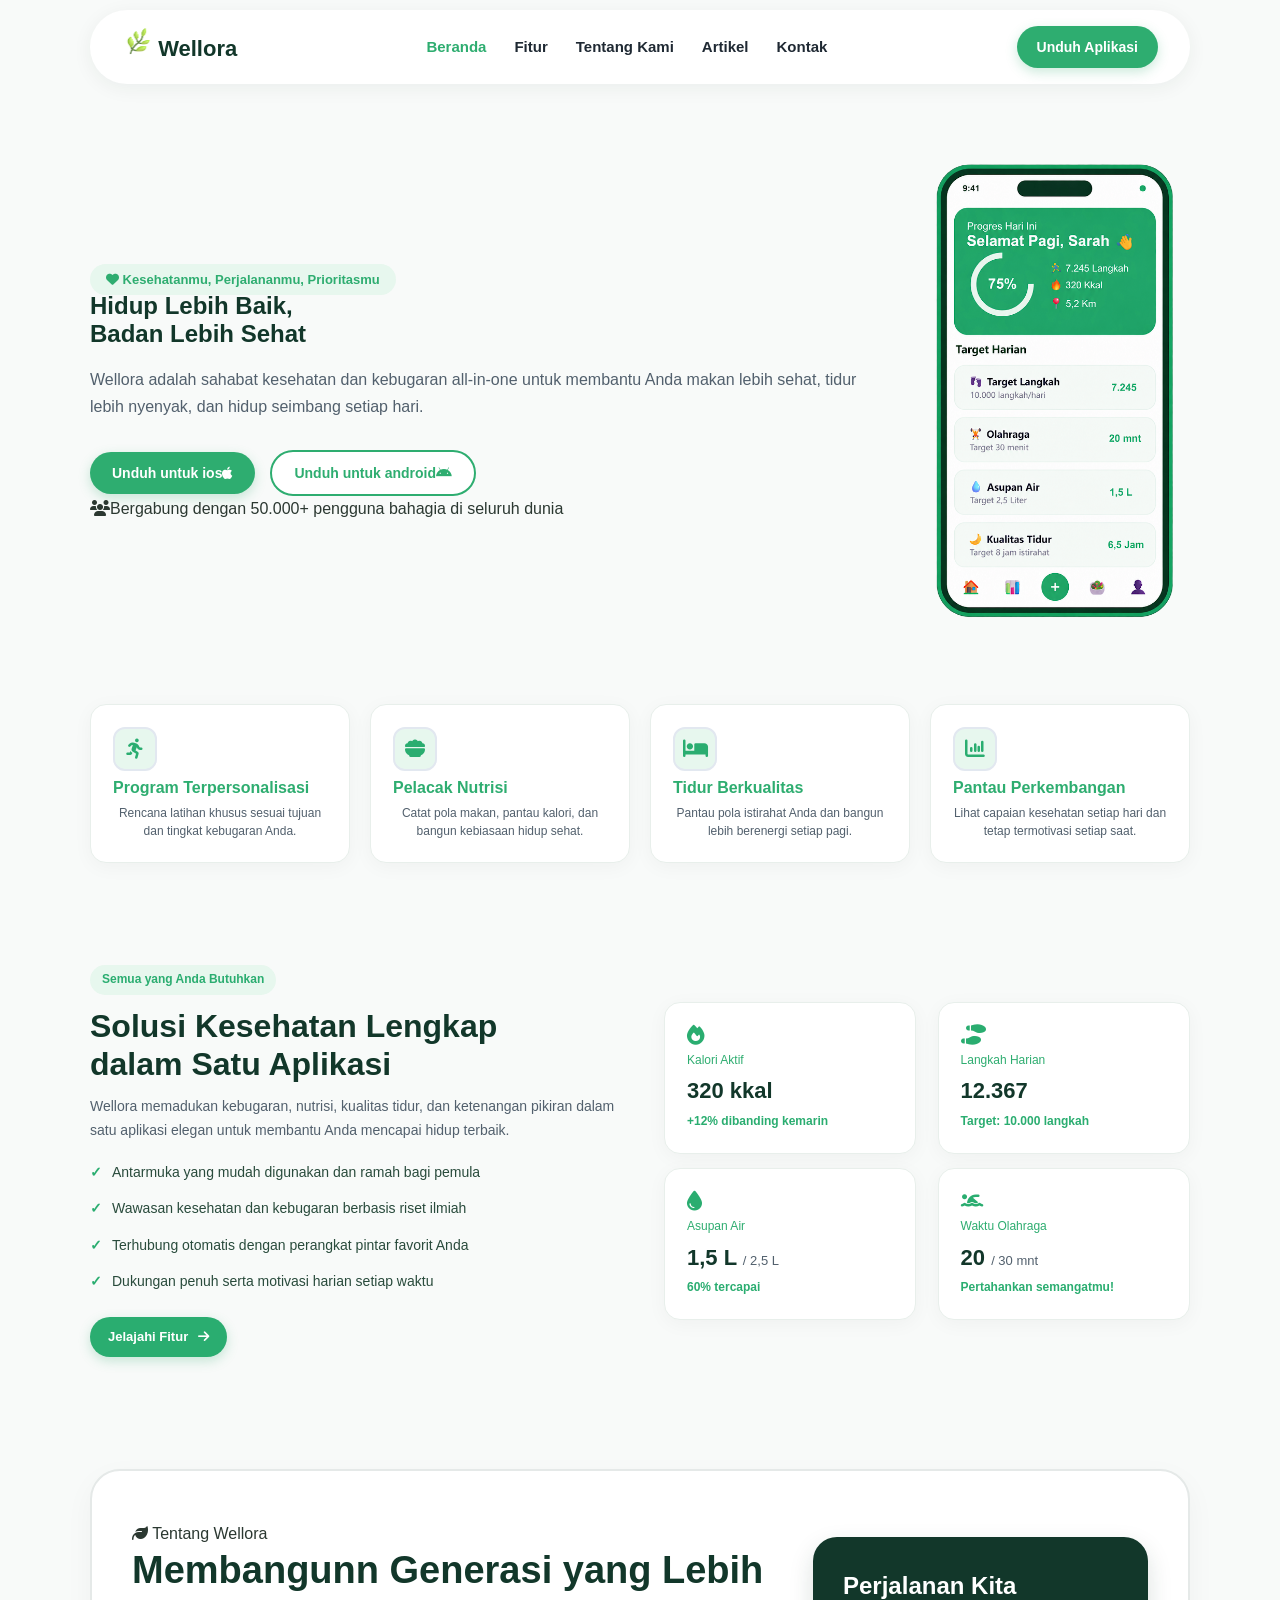
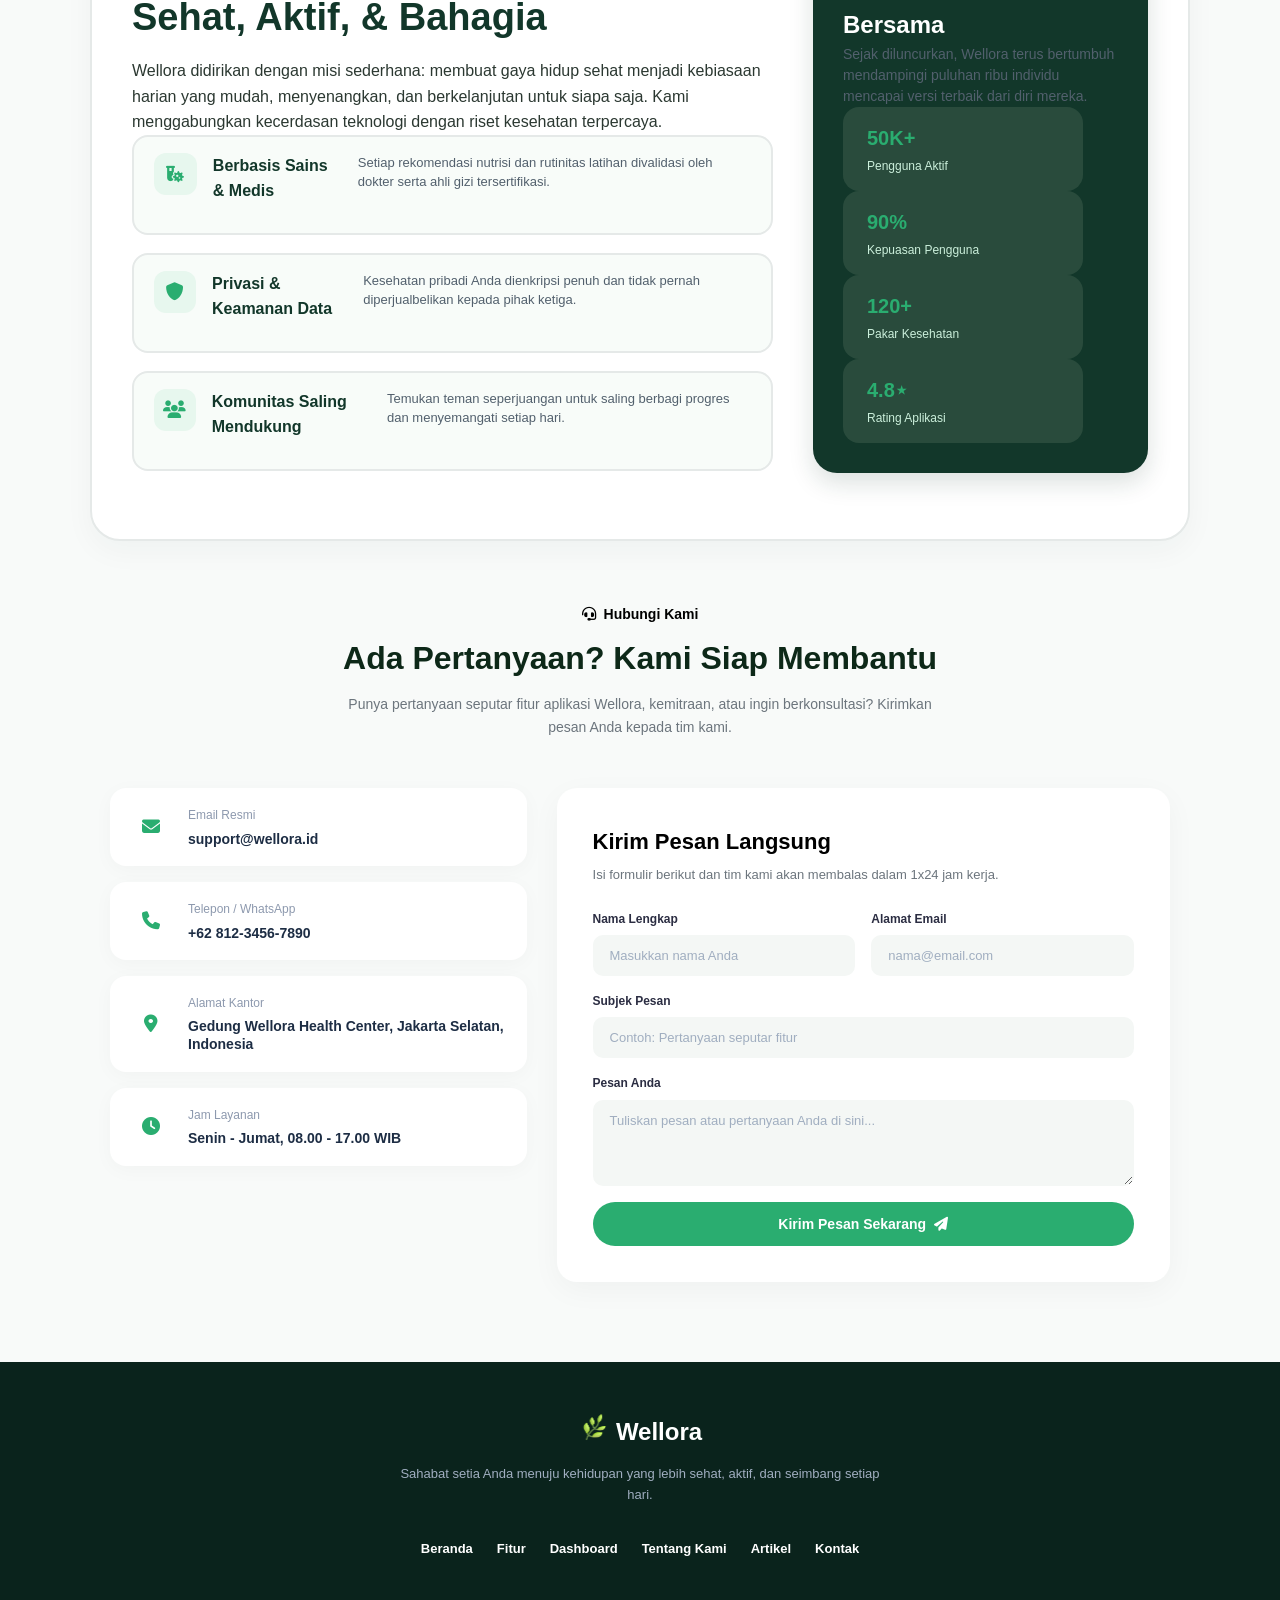
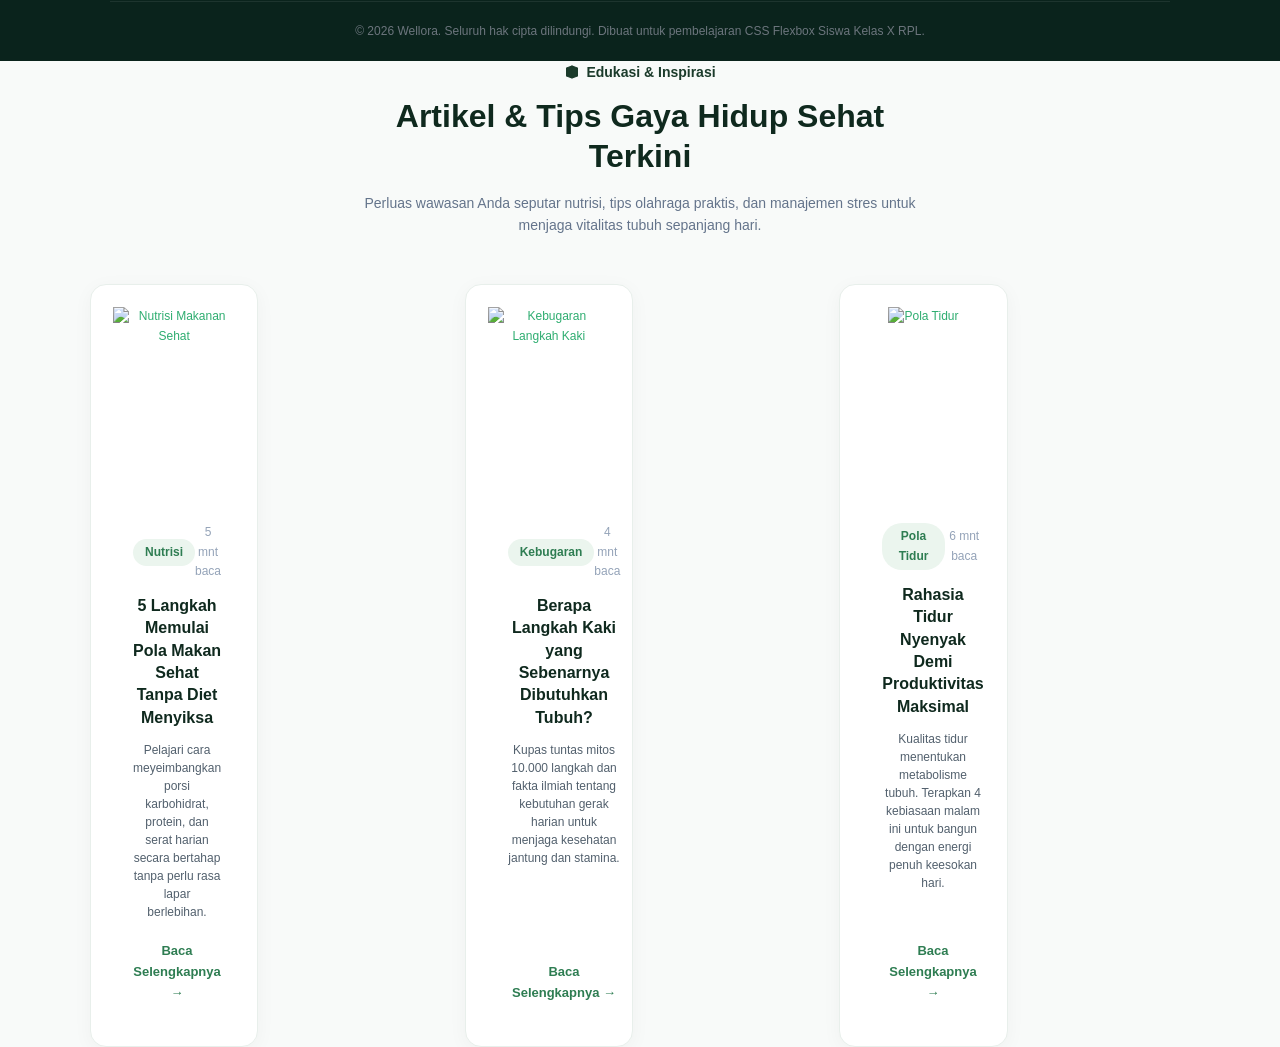
==== index.html @ df14e540 "Add files via upload" ====
<!DOCTYPE html>
<html lang="en">
<head>
    <meta charset="UTF-8">
    <meta name="viewport" content="width=device-width, initial-scale=1.0">
    <title>Wellora.com</title>

      <!-- css -->
      <link rel="stylesheet" href="https://cdnjs.cloudflare.com/ajax/libs/font-awesome/6.7.2/css/all.min.css" />
      <link rel="stylesheet" href="style.css">

</head>

<body>
    <header>
        <!-- logo -->
        <a href="#" class="nav-logo">
        <span class="nav-logo-icon">
            <img src="Asset/logo wellora.png" alt="icon wellora" width="30" height="30">
            </span>
            Wellora
        </a>

        <!-- menu -->
        <nav class="nav-menu">
            <a href="#"class="nav-item active"> Beranda </a>
            <a href="#"class="nav-item"> Fitur </a>
            <a href="#"class="nav-item"> Tentang Kami </a>
            <a href="#"class="nav-item"> Artikel </a>
            <a href="#"class="nav-item"> Kontak </a>
        </nav>

             <!-- tombol -->
                <div class="nav-button">
                <a href="#" class="btn-unduh"> Unduh Aplikasi </a>
                </div>

    </header>
    <!-- Hero -->
            <section class="hero">
            <div class="text-hero">
                 <span class="badge-hero"><i class="fa-solid fa-heart">  
                 </i> Kesehatanmu, Perjalananmu, Prioritasmu</span>

                 <h1 class="judul-hero">Hidup Lebih Baik, <br> Badan Lebih Sehat</h1>

                <p class="deskripsi-hero"> Wellora adalah sahabat kesehatan dan kebugaran all-in-one untuk membantu Anda makan lebih sehat, tidur lebih nyenyak, dan hidup seimbang setiap hari. </p>

                <div class="button-hero"><a href="#" class="btn-ios">Unduh untuk ios<i class="fa-brands fa-apple"></i></a>
                <a href="#" class="btn-android">Unduh untuk android<i class="fa-brands fa-android"></i></a>
                </div>

                <div class="tagline"><i class="fa-solid fa-users"></i>Bergabung dengan 50.000+ pengguna bahagia di seluruh dunia
                </div>
                </div>

                <div class="gambar-hero">
                <img src="Asset/mobile.png" alt="mobile app" class="gambar">
                </div>
        </section>
            <section>
            <section class="fitur">
            <div class="card">
                <span class="card-icon">
                <i class="fa-solid fa-person-running" aria-hidden="true"></i>
                </span>

            <h2>
                Program Terpersonalisasi
            </h2>
            
            <p>
                Rencana latihan khusus sesuai tujuan dan tingkat kebugaran Anda.
            </p>
        </div>

        <div class="card">
                <span class="card-icon">
                <i class="fa-solid fa-bowl-food" aria-hidden="true"></i>
                </span>

            <h2>
                Pelacak Nutrisi
            </h2>

            <p>
                Catat pola makan, pantau kalori, dan bangun kebiasaan hidup sehat.
            </p>
        </div>

        <div class="card">
                <span class="card-icon">
                <i class="fa-solid fa-bed" aria-hidden="true"></i>
            </span>

            <h2>
                Tidur Berkualitas
            </h2>

            <p>
                Pantau pola istirahat Anda dan bangun lebih berenergi setiap pagi.
            </p>
        </div>

        <div class="card">
                <span class="card-icon">
                <i class="fa-solid fa-chart-column" aria-hidden="true"></i>
                </span>

            <h2>
                Pantau Perkembangan
            </h2>
            <p>
                Lihat capaian kesehatan setiap hari dan tetap termotivasi setiap saat.
            </p>
            </div>
    </section>

    <section class="solusi">
        <div class="solusi-copy">
            <span class="solusi-badge">Semua yang Anda Butuhkan</span>
            <h2>Solusi Kesehatan Lengkap dalam Satu Aplikasi</h2>
            <p class="solusi-desc">Wellora memadukan kebugaran, nutrisi, kualitas tidur, dan ketenangan pikiran dalam satu aplikasi elegan untuk membantu Anda mencapai hidup terbaik.</p>
            <ul class="solusi-list">
                <li>Antarmuka yang mudah digunakan dan ramah bagi pemula</li>
                <li>Wawasan kesehatan dan kebugaran berbasis riset ilmiah</li>
                <li>Terhubung otomatis dengan perangkat pintar favorit Anda</li>
                <li>Dukungan penuh serta motivasi harian setiap waktu</li>
            </ul>
            <a href="#" class="solusi-button"> Jelajahi Fitur <i class="fa-solid fa-arrow-right" aria-hidden="true"></i></a>
        </div>

        <div class="grid">
            <article class="card">
                <i class="fa-solid fa-fire"></i>
                <span class="stat-label"> Kalori Aktif </span>
                <strong>320 kkal</strong>
                <span class="stat-note"> +12% dibanding kemarin </span>
            </article>

            <article class="card">
                <i class="fa-solid fa-shoe-prints stat-icon" aria-hidden="true"></i>
                <span class="stat-label"> Langkah Harian </span>
                <strong>12.367</strong>
                <span class="stat-note"> Target: 10.000 langkah </span>
            </article>

            <article class="card">
                <i class="fa-solid fa-droplet stat-icon" aria-hidden="true"></i>
                <span class="stat-label"> Asupan Air </span>
                <strong>1,5 L <small>/ 2,5 L</small></strong>
                <span class="stat-note"> 60% tercapai </span>
            </article>

            <article class="card">
                <i class="fa-solid fa-person-swimming stat-icon" aria-hidden="true"></i>
                <span class="stat-label"> Waktu Olahraga </span>
                <strong>20 <small>/ 30 mnt</small></strong>
                <span class="stat-note"> Pertahankan semangatmu! </span>

            </article>

        </div>
        </section>

        <section class = "about">
        <div class="about-kiri">
            <span class="about-badge">
               <i class="fa-solid fa-leaf"></i> Tentang Wellora
            </span>
            <h2 class="about-title"> Membangunn Generasi yang Lebih Sehat, Aktif, & Bahagia</h2>
            <p class="about-desc">
                Wellora didirikan dengan misi sederhana: membuat gaya hidup sehat menjadi kebiasaan harian yang mudah, menyenangkan, dan berkelanjutan untuk siapa saja. Kami menggabungkan kecerdasan teknologi dengan riset kesehatan terpercaya. 
            </p>
            <div class="about-value">
                    <div class="value-item">
                    <div class="value-icon">
                        <i class="fa-solid fa-vial-virus"></i>
                    </div>
                     <div class="value-title">
                            Berbasis Sains & Medis</div>
                    <div class="value-desc">
                    Setiap rekomendasi nutrisi dan rutinitas latihan divalidasi oleh dokter serta ahli gizi tersertifikasi.
                   
                    </div>
                </div>  

                    <div class="value-item">
                    <div class="value-icon">
                      <i class="fa-solid fa-shield"></i>
                    </div>
                     <div class="value-title">
                        Privasi & Keamanan Data</div>
                    <div class="value-desc">
                    Kesehatan pribadi Anda dienkripsi penuh dan tidak pernah diperjualbelikan kepada pihak ketiga.</div>

                    </div>
                </div>

                    <div class="value-item">                                                                                                                
                    <div class="value-icon">
                <i class="fa-solid fa-users"></i>
                    </div>
                     <div class="value-title">
                        Komunitas Saling Mendukung</div>
                <div class="value-desc"> Temukan teman seperjuangan untuk saling berbagi progres dan menyemangati setiap hari.</div>
                   
                    </div>
                </div>    


                    </div>
                 </div>
                </div>
            </div>
        </div>
        <div class="about-kanan">
            <div class="box-about-kanan">
            <h2 class="tittle-about-kanan"> Perjalanan Kita Bersama </h2>
            <p class="desc-about-kanan"> Sejak diluncurkan, Wellora terus bertumbuh mendampingi puluhan ribu individu mencapai versi terbaik dari diri mereka.
            </p>

               <div class="card-about-kanan">      
                       <div class="card-item">
                          <h2 class="card-item-judul">50K+</h2>
                          <p class="card-item-desc">Pengguna Aktif</p>
                        </div>

                         <div class="card-item">
                           <h2 class="card-item-judul">90%</h2>
                           <p class="card-item-desc">Kepuasan Pengguna</p>
                        </div>

                         <div class="card-item">
                           <h2 class="card-item-judul">120+</h2>
                           <p class="card-item-desc">Pakar Kesehatan</p>
                        </div>

                         <div class="card-item">
                           <h2 class="card-item-judul">4.8⋆</h2>
                           <p class="card-item-desc">Rating Aplikasi</p>
                        </div>


                        </div>

                </div> 
        </div>
    </section>  
    
  <section class="contact-section">
    <div class="container">
      
      <div class="section-header">
        <div class="badge-tag">
          <i class="fa-solid fa-headset"></i> Hubungi Kami
        </div>
        <h2>Ada Pertanyaan? Kami Siap Membantu</h2>
        <p>Punya pertanyaan seputar fitur aplikasi Wellora, kemitraan, atau ingin berkonsultasi? Kirimkan pesan Anda kepada tim kami.</p>
      </div>

      <div class="contact-wrapper">
        
        <div class="contact-info">
          
          <div class="info-card">
            <div class="icon-box">
              <i class="fa-solid fa-envelope"></i>
            </div>
            <div class="info-text">
              <span class="label">Email Resmi</span>
              <strong>support@wellora.id</strong>
            </div>
          </div>

          <div class="info-card">
            <div class="icon-box">
              <i class="fa-solid fa-phone"></i>
            </div>
            <div class="info-text">
              <span class="label">Telepon / WhatsApp</span>
              <strong>+62 812-3456-7890</strong>
            </div>
          </div>

          <div class="info-card">
            <div class="icon-box">
              <i class="fa-solid fa-location-dot"></i>
            </div>
            <div class="info-text">
              <span class="label">Alamat Kantor</span>
              <strong>Gedung Wellora Health Center, Jakarta Selatan, Indonesia</strong>
            </div>
          </div>

          <div class="info-card">
            <div class="icon-box">
              <i class="fa-solid fa-clock"></i>
            </div>
            <div class="info-text">
              <span class="label">Jam Layanan</span>
              <strong>Senin - Jumat, 08.00 - 17.00 WIB</strong>
            </div>
          </div>

        </div>


        <div class="contact-form-card">
          <h3>Kirim Pesan Langsung</h3>
          <p class="form-desc">Isi formulir berikut dan tim kami akan membalas dalam 1x24 jam kerja.</p>

          <form action="#" method="POST">
            <div class="form-row">
              <div class="form-group">
                <label for="nama">Nama Lengkap</label>
                <input type="text" id="nama" placeholder="Masukkan nama Anda">
              </div>
              <div class="form-group">
                <label for="email">Alamat Email</label>
                <input type="email" id="email" placeholder="nama@email.com">
              </div>
            </div>

            <div class="form-group">
              <label for="subjek">Subjek Pesan</label>
              <input type="text" id="subjek" placeholder="Contoh: Pertanyaan seputar fitur">
            </div>

            <div class="form-group">
              <label for="pesan">Pesan Anda</label>
              <textarea id="pesan" rows="4" placeholder="Tuliskan pesan atau pertanyaan Anda di sini..."></textarea>
            </div>

            <button type="submit" class="btn-submit">
              Kirim Pesan Sekarang <i class="fa-solid fa-paper-plane"></i>
            </button>
            
          </form>
        </div>

      </div>
    </div>
  </section>


  <footer class="footer">
    <div class="container">
      <div class="footer-brand">
        <i href="#" class="nav-logo">
        <span class="nav-logo-icon">
            <img src="Asset/logo wellora.png" alt="icon wellora" width="30" height="30">
            </span>
        </i> Wellora

      </div>
      <p class="footer-tagline">
        Sahabat setia Anda menuju kehidupan yang lebih sehat, aktif, dan seimbang setiap hari.
      </p>

      <ul class="footer-nav">
        <li><a href="#">Beranda</a></li>
        <li><a href="#">Fitur</a></li>
        <li><a href="#">Dashboard</a></li>
        <li><a href="#">Tentang Kami</a></li>
        <li><a href="#">Artikel</a></li>
        <li><a href="#">Kontak</a></li>
      </ul>

      <div class="footer-bottom">

        <p>© 2026 Wellora. Seluruh hak cipta dilindungi. Dibuat untuk pembelajaran CSS Flexbox Siswa Kelas X RPL.</p>
      </div>

    </div>
  </footer>
    <body>

    <section class="blog-section">
        <!-- Subtitle & Title Header -->
        <div class="header-container">
            <span class="category-subtitle">
                <svg width="16" height="16" viewBox="0 0 24 24" fill="currentColor" xmlns="http://www.w3.org/2000/svg">
                    <path d="M12 3V21M12 3L4 6V18L12 21M12 3L20 6V18L12 21" stroke="currentColor" stroke-width="2" stroke-linecap="round" stroke-linejoin="round"/>
                </svg>
                Edukasi & Inspirasi
            </span>
            <h1 class="main-title">Artikel & Tips Gaya Hidup Sehat<br>Terkini</h1>
            <p class="description">
                Perluas wawasan Anda seputar nutrisi, tips olahraga praktis, dan manajemen stres untuk menjaga vitalitas tubuh sepanjang hari.
            </p>
        </div>

        <!-- Grid Cards -->
        <div class="card-grid">
            
            <!-- Card 1 -->
            <div class="card">
                <div class="card-image">
                    <img src="https://images.unsplash.com/photo-1540420773420-3366772f4999?q=80&w=600&auto=format&fit=crop" alt="Nutrisi Makanan Sehat">
                </div>
                <div class="card-content">
                    <div class="card-meta">
                        <span class="badge">Nutrisi</span>
                        <span class="read-time">5 mnt baca</span>
                    </div>
                    <h3 class="card-title">5 Langkah Memulai Pola Makan Sehat Tanpa Diet Menyiksa</h3>
                    <p class="card-text">
                        Pelajari cara meyeimbangkan porsi karbohidrat, protein, dan serat harian secara bertahap tanpa perlu rasa lapar berlebihan.
                    </p>
                    <a href="#" class="read-more">Baca Selengkapnya &rarr;</a>
                </div>
            </div>

            <!-- Card 2 -->
            <div class="card">
                <div class="card-image">
                    <img src="https://images.unsplash.com/photo-1476480862126-209bfaa8edc8?q=80&w=600&auto=format&fit=crop" alt="Kebugaran Langkah Kaki">
                </div>
                <div class="card-content">
                    <div class="card-meta">
                        <span class="badge">Kebugaran</span>
                        <span class="read-time">4 mnt baca</span>
                    </div>
                    <h3 class="card-title">Berapa Langkah Kaki yang Sebenarnya Dibutuhkan Tubuh?</h3>
                    <p class="card-text">
                        Kupas tuntas mitos 10.000 langkah dan fakta ilmiah tentang kebutuhan gerak harian untuk menjaga kesehatan jantung dan stamina.
                    </p>
                    <a href="#" class="read-more">Baca Selengkapnya &rarr;</a>
                </div>
            </div>

            <!-- Card 3 -->
            <div class="card">
                <div class="card-image">
                    <img src="https://images.unsplash.com/photo-1517486808906-6ca8b3f04846?q=80&w=600&auto=format&fit=crop" alt="Pola Tidur">
                </div>
                <div class="card-content">
                    <div class="card-meta">
                        <span class="badge">Pola Tidur</span>
                        <span class="read-time">6 mnt baca</span>
                    </div>
                    <h3 class="card-title">Rahasia Tidur Nyenyak Demi Produktivitas Maksimal</h3>
                    <p class="card-text">
                        Kualitas tidur menentukan metabolisme tubuh. Terapkan 4 kebiasaan malam ini untuk bangun dengan energi penuh keesokan hari.
                    </p>
                    <a href="#" class="read-more">Baca Selengkapnya &rarr;</a>
                </div>
            </div>

        </div>
    </section>

</body>
</html>
---- style.css ----
/* reset */
* {
  box-sizing: border-box;
  margin: 0;
  padding: 0;
}
body {
  font-family: "Segoe UI", "Segoe UI", Tahoma, Geneva, Verdana, sans-serif;
  background-color: #f8fcf9;
  color: #1f2933;
  line-height: 1.6;
}

/* header dan navbar */
header {
  width: 90%;
  max-width: 1100px;
  background-color: white;
  border-radius: 40px;
  box-shadow: 0 4px 20px rgba(18, 55, 42, 0.06);
  margin: 10px auto 30px auto;
  padding: 16px 32px;

  display: flex;
  justify-content: space-between;
}
.nav-logo {
  font-size: 22px;
  font-weight: 800;
  color: #12372a;
  text-decoration: none;
}

.nav-menu {
  display: flex;
  align-items: center;
  gap: 28px;
}

.nav-item {
  color: #1f2933;
  text-decoration: none;
  font-weight: 600;
  font-size: 15px;
}
.nav-item:hover,
.nav-item.active {
  color: #2ead70;
  transition: color 0.2s ease;
}
.btn-unduh {
  background-color: #2ead70;
  padding: 10px 20px;
  border-radius: 25px;
  color: white;
  text-decoration: none;
  font-weight: 700;
  font-size: 14px;

  display: flex;
  align-items: center;
  box-shadow: 0 4px 12px rgba(46, 173, 112, 0.25);
}
.btn-unduh:hover {
  background-color: #248c5a;
  transform: translateY(-2px);
  transition: transform 0.2s ease;
}

/* hero section */
.hero,
.about {
  display: flex;
  width: 90%;
  max-width: 1100px;
  margin: 0 auto;
  justify-content: space-between;
  align-items: center;
  gap: 40px;

  padding-top: 30px;
  padding-bottom: 60px;
}
.badge-hero {
  background-color: #e7f7ee;
  color: #2ead70;
  padding: 8px 16px;
  border-radius: 20px;
  font-size: 13px;
  font-weight: 700;
}

.gambar {
  width: 100%;
  max-width: 380px;
  height: auto;
}
.judul-hero {
  font: size 48px;
  color: #12372a;
  font-weight: 800;
  line-height: 1.15;
  margin-bottom: 20px;
}
.deskripsi-hero {
  font-size: 16px;
  color: #52606d;
  line-height: 1.65;
  margin-bottom: 30px;
}
.btn-hero {
  display: flex;
  gap: 12px;
  margin-bottom: 20px;
}
.btn-ios {
  background-color: #2ead70;
  padding: 10px 22px;
  border-radius: 25px;
  color: white;
  text-decoration: none;
  font-weight: 700;
  font-size: 14px;

  display: flex;
  align-items: center;
  box-shadow: 0 4px 12px rgba(46, 173, 112, 0.25);
}
.btn-android {
  border: 2px solid #2ead70;
  background-color: white;
  text-decoration: none;
  font-weight: 700;
  padding: 10px 22px;
  color: #2ead70;
  border-radius: 25px;
  font-size: 14px;
}
.btn-ios:hover {
  background-color: #248c5a;
  transform: translateY(-2px);
  transition: transform 0.2s ease;
}

.btn-android:hover {
  background-color: #ffffff;
  transform: translateY(-2px);
  transition: transform 0.2s ease;
}

.button-hero {
  display: flex;
  gap: 15px;
  align-items: center;
}

.fitur {
  display: flex;
  align-items: center;
  justify-content: center;
  flex-wrap: nowrap;
  gap: 20px;
  width: 90%;
  max-width: 1100px;
  margin: 0 auto 60px;
}

.card {
  display: flex;
  flex-direction: column;
  align-items: center;
  justify-content: center;
  width: 25%;
  min-height: 190px;
  padding: 20px 16px;
  background-color: #ffffff;
  border: 2px solid #e2e8f0;
  border-radius: 16px;
  box-shadow: 0 5px 18px rgba(18, 55, 42, 0.07);
  gap: 16px;
  color: #12372a;
  text-align: center;
  transition: transform 0.2s ease;
}

.card:hover {
  background-color: #ffffff;
  transform: translateY(-4px);
  box-shadow: 0 10px 24px rgba(18, 55, 42, 0.12);
}

.card h2 {
  font-size: 16px;
  line-height: 1.35;
}

.card p {
  color: #52606d;
  font-size: 12px;
  line-height: 1.5;
}

.card-icon {
  display: grid;
  place-items: center;
  width: 44px;
  height: 44px;
  border: 2px solid #e2e8f0;
  border-radius: 12px;
  color: #2aad70;
  font-size: 20px;
  background-color: #e7f7ee;
}
.solusi {
  display: flex;
  justify-content: space-between;
  align-items: center;
  gap: 48px;
  width: 90%;
  max-width: 1100px;
  margin: 0 auto 70px;
  padding: 42px 0;
}

.solusi-copy {
  width: 48%;
}

.solusi-badge {
  display: inline-block;
  margin-bottom: 12px;
  padding: 5px 12px;
  border-radius: 20px;
  background: #e7f7ee;
  color: #2aad70;
  font-size: 12px;
  font-weight: 700;
}

.solusi-copy h2 {
  max-width: 480px;
  margin-bottom: 12px;
  color: #12372a;
  font-size: 32px;
  line-height: 1.2;
}

.solusi-desc {
  margin-bottom: 18px;
  color: #52606d;
  font-size: 14px;
  line-height: 1.7;
}

.solusi-list {
  display: flex;
  flex-direction: column;
  gap: 14px;
  margin-bottom: 24px;
  padding: 0;
  color: #294b3c;
  font-size: 14px;
  list-style: none;
}

.solusi-list li::before {
  content: "✓";
  margin-right: 10px;
  color: #2aad70;
  font-weight: 800;
}

.solusi-button {
  display: inline-flex;
  align-items: center;
  gap: 10px;
  padding: 10px 18px;
  border-radius: 24px;
  background: #2aad70;
  box-shadow: 0 4px 12px rgba(46, 173, 112, 0.25);
  color: #fff;
  font-size: 13px;
  font-weight: 700;
  text-decoration: none;
  transition:
    background-color 0.2s ease,
    transform 0.2s ease;
}

.solusi-button:hover {
  transform: translateY(-2px);
  background: #248c5a;
}

.grid {
  display: flex;
  flex-wrap: wrap;
  justify-content: space-between;
  gap: 14px;
  width: 48%;
}

.card {
  display: flex;
  min-height: 150px;
  flex-direction: column;
  align-items: flex-start;
  justify-content: center;
  gap: 6px;
  padding: 22px;
  border: 1px solid #e8efeb;
  border-radius: 16px;
  background: #fff;
  box-shadow: 0 5px 18px rgba(18, 55, 42, 0.06);
  width: 48%;
  color: #2ead70;
  font-size: 12px;
}

.card i {
  color: #2aad70;
  font-size: 20px;
}

.card strong {
  color: #12372a;
  font-size: 22px;
  line-height: 1.35;
}

.card strong small {
  color: #52606d;
  font-size: 13px;
  font-weight: 500;
}

.card strong + span {
  color: #2aad70;
  font-size: 12px;
  font-weight: 700;
}

.about {
  background-color: white;
  border-radius: 30px;
  box-shadow: 0 10px 30px rgba(18, 55, 42, 0.04);
  border: 2px solid #e5e9e8;

  padding: 50px 40px;
}

.about-title {
  font-size: 38px;
  color: #12372a;
  font-weight: 800;
  line-height: 1.25;
  margin-bottom: 16px;
}

.value-desc {
  font-size: 15px;
  color: #52606d;
  line-height: 1.6;
  margin-bottom: 25px;
}

.value-item {
  display: flex;
  gap: 16px;
  background-color: #f8fcf9;
  padding: 16px 20px;
  border-radius: 16px;
  border: 2px solid #e5e9e8;
  margin-bottom: 18px;
}

.value-icon {
  font-size: 18px;
  border-radius: 12px;
  background-color: #e7f7ee;
  color: #2aad70;

  width: 60px;
  height: 42px;

  display: flex;
  align-items: center;
  justify-content: center;
}

.value-title {
  font-weight: 700;
  font-size: 16px;
  color: #12372a;
}

.value-desc {
  font-size: 13px;
  color: #52606d;
  line-height: 1.5;
}

.about-kanan {
  background-color: #12372a;
  color: white;
  padding: 30px;
  border-radius: 24px;
  box-shadow: 0 10px 25px rgba(18, 55, 42, 0.15);
}

.title-about-kanan {
  font-size: 20px;
  font-weight: 800;
  color: white;
}

.desc-about-kanan {
  font-size: 14px;
  color: #52606d;
  line-height: 1.5;
  display: flex;
}

.card-about {
  display: flex;
  flex-wrap: wrap;
  gap: 16px;
  margin-top: 20px;
}

.card-item {
  background-color: #294b3c;
  padding: 16px 24px;
  line-height: 1.5;
  width: 240px;
  border-radius: 16px;
}

.card-item-judul {
  font-size: 20px;
  font-weight: 800;
  color: #2aad70;
  margin-bottom: 4px;
  display: flex;
}

.card-item-desc {
  font-size: 12px;
  color: #cbefdb;
}

* {
  margin: 0;
  padding: 0;
  box-sizing: border-box;
  font-family: "Plus Jakarta Sans", sans-serif;
}

body {
  background-color: #f8faf9;
  color: #2b3831;
}

.container {
  max-width: 1100px;
  margin: 0 auto;
  padding: 0 20px;
}

.contact-section {
  padding: 60px 0 80px 0;
}

.section-header {
  text-align: center;
  max-width: 600px;
  margin: 0 auto 50px auto;
}

.badge-tag {
  display: inline-flex;
  align-items: center;
  gap: 8px;
  font-size: 14px;
  font-weight: 600;
  color: black;
  margin-bottom: 14px;
}

.section-header h2 {
  font-size: 32px;
  font-weight: 800;
  color: #0d2818;
  margin-bottom: 16px;
  line-height: 1.2;
}

.section-header p {
  font-size: 14px;
  color: #6c757d;
  line-height: 1.6;
}

.contact-wrapper {
  display: flex;
  gap: 30px;
  align-items: flex-start;
}

.contact-info {
  flex: 1;
  display: flex;
  flex-direction: column;
  gap: 16px;
}

.info-card {
  background: #ffffff;
  padding: 18px 20px;
  border-radius: 16px;
  display: flex;
  align-items: center;
  gap: 16px;
  box-shadow: 0 4px 20px rgba(0, 0, 0, 0.03);
}

.icon-box {
  width: 42px;
  height: 42px;
  background-color: #ffffff;
  color: #2aad70;
  border-radius: 10px;
  display: flex;
  align-items: center;
  justify-content: center;
  font-size: 18px;
  flex-shrink: 0;
}

.info-text {
  display: flex;
  flex-direction: column;
  gap: 4px;
}

.info-text .label {
  font-size: 12px;
  color: #8d99ae;
  font-weight: 500;
}

.info-text strong {
  font-size: 14px;
  color: #1d2d44;
  font-weight: 700;
  line-height: 1.3;
}

.contact-form-card {
  flex: 1.3;
  background: #ffffff;
  padding: 36px;
  border-radius: 20px;
  box-shadow: 0 8px 30px rgba(0, 0, 0, 0.04);
}

.contact-form-card h3 {
  font-size: 22px;
  font-weight: 800;
  color: black;
  margin-bottom: 6px;
}

.form-desc {
  font-size: 13px;
  color: #6c757d;
  margin-bottom: 24px;
}

.form-row {
  display: flex;
  gap: 16px;
}

.form-group {
  display: flex;
  flex-direction: column;
  gap: 6px;
  margin-bottom: 16px;
  width: 100%;
}

.form-group label {
  font-size: 12px;
  font-weight: 700;
  color: #2b2d42;
}

.form-group input,
.form-group textarea {
  width: 100%;
  padding: 12px 16px;
  background-color: #f4f7f5;
  border: 1px solid transparent;
  border-radius: 10px;
  font-size: 13px;
  color: #2b2d42;
  outline: none;
  transition: all 0.2s ease;
}

.form-group input::placeholder,
.form-group textarea::placeholder {
  color: #a0aec0;
}

.form-group input:focus,
.form-group textarea:focus {
  background-color: #ffffff;
  border-color: #2ec4b6;
}

.form-group textarea {
  resize: vertical;
}

.btn-submit {
  width: 100%;
  padding: 14px;
  background-color: #2aad70;
  color: #ffffff;
  border: none;
  border-radius: 25px;
  font-size: 14px;
  font-weight: 700;
  cursor: pointer;
  display: flex;
  align-items: center;
  justify-content: center;
  gap: 8px;
  margin-top: 10px;
  transition: background 0.2s ease;
}

.btn-submit:hover {
  background-color: #229a8f;
}

.footer {
  background-color: #0a231c;
  color: #ffffff;
  padding: 50px 0 20px 0;
  text-align: center;
}

.footer-brand {
  font-size: 24px;
  font-weight: 800;
  display: inline-flex;
  align-items: center;
  gap: 8px;
  margin-bottom: 12px;
}

.footer-brand i {
  color: #2ec4b6;
}

.footer-tagline {
  font-size: 13px;
  color: #a0aec0;
  max-width: 480px;
  margin: 0 auto 30px auto;
  line-height: 1.6;
}

.footer-nav {
  list-style: none;
  display: flex;
  justify-content: center;
  gap: 24px;
  margin-bottom: 40px;
}

.footer-nav a {
  text-decoration: none;
  color: #ffffff;
  font-size: 13px;
  font-weight: 600;
  transition: color 0.2s ease;
}

.footer-nav a:hover {
  color: #2ec4b6;
}

.footer-bottom {
  border-top: 1px solid rgba(255, 255, 255, 0.08);
  padding-top: 20px;
}

.footer-bottom p {
  font-size: 12px;
  color: #6c757d;
}

@media (max-width: 770px) {
  .contact-wrapper {
    flex-direction: column;
  }

  .form-row {
    flex-direction: column;
  }

  .footer-nav {
    flex-wrap: wrap;
    gap: 16px;
  }
}

* {
  margin: 0;
  padding: 0;
  box-sizing: border-box;
  font-family:
    "Plus Jakarta Sans",
    -apple-system,
    BlinkMacSystemFont,
    "Segoe UI",
    Roboto,
    sans-serif;
}

.body {
  background-color: #f8faf8;
  color: #2d3748;
  display: flex;
  justify-content: center;
  align-items: center;
  min-height: 100;
  padding: 40px 20px;
}

.blog-section {
  max-width: 1100px;
  width: 100%;
  margin: 0 auto;
}

.header-container {
  text-align: center;
  margin-bottom: 48px;
}

.category-subtitle {
  display: inline-flex;
  align-items: center;
  gap: 6px;
  font-size: 14px;
  font-weight: 600;
  color: #1b3b2b;
  margin-bottom: 12px;
}

.main-title {
  font-size: 32px;
  font-weight: 800;
  color: #0f291e;
  line-height: 1.25;
  margin-bottom: 16px;
}

.description {
  font-size: 14px;
  color: #64748b;
  max-width: 600px;
  margin: 0 auto;
  line-height: 1.6;
}

.card-grid {
  display: grid;
  grid-template-columns: repeat(3, 1fr);
  gap: 24px;
}

.card {
  background-color: #ffffff;
  border-radius: 16px;
  overflow: hidden;
  box-shadow: 0 4px 20px rgba(0, 0, 0, 0.04);
  display: flex;
  flex-direction: column;
  transition:
    transform 0.2s ease,
    box-shadow 0.2s ease;
}

.card:hover {
  transform: translateY(-4px);
  box-shadow: 0 8px 25px rgba(0, 0, 0, 0.08);
}

.card-image {
  width: 100%;
  height: 190px;
  overflow: hidden;
}

.card-image img {
  width: 100%;
  height: 100%;
  object-fit: cover;
}

.card-content {
  padding: 20px;
  display: flex;
  flex-direction: column;
  flex-grow: 1;
}

.card-meta {
  display: flex;
  justify-content: space-between;
  align-items: center;
  margin-bottom: 14px;
}

.badge {
  background-color: #ebf5ee;
  color: #2e7d52;
  font-size: 12px;
  font-weight: 600;
  padding: 4px 12px;
  border-radius: 20px;
}

.read-time {
  font-size: 12px;
  color: #94a3b8;
}

.card-title {
  font-size: 16px;
  font-weight: 700;
  color: #0f291e;
  line-height: 1.4;
  margin-bottom: 12px;
}

.card-text {
  font-size: 13px;
  color: #64748b;
  line-height: 1.6;
  margin-bottom: 20px;
  flex-grow: 1;
}

.read-more {
  font-size: 13px;
  font-weight: 700;
  color: #2e7d52;
  text-decoration: none;
  transition: color 0.2s ease;
}

.read-more:hover {
  color: #1b3b2b;
}

@media (max-width: 900px) {
  .card-grid {
    grid-template-columns: repeat(2, 1fr);
  }
}

@media (max-width: 600px) {
  .card-grid {
    grid-template-columns: 1fr;
  }

  .main-title {
    font-size: 24px;
  }
}
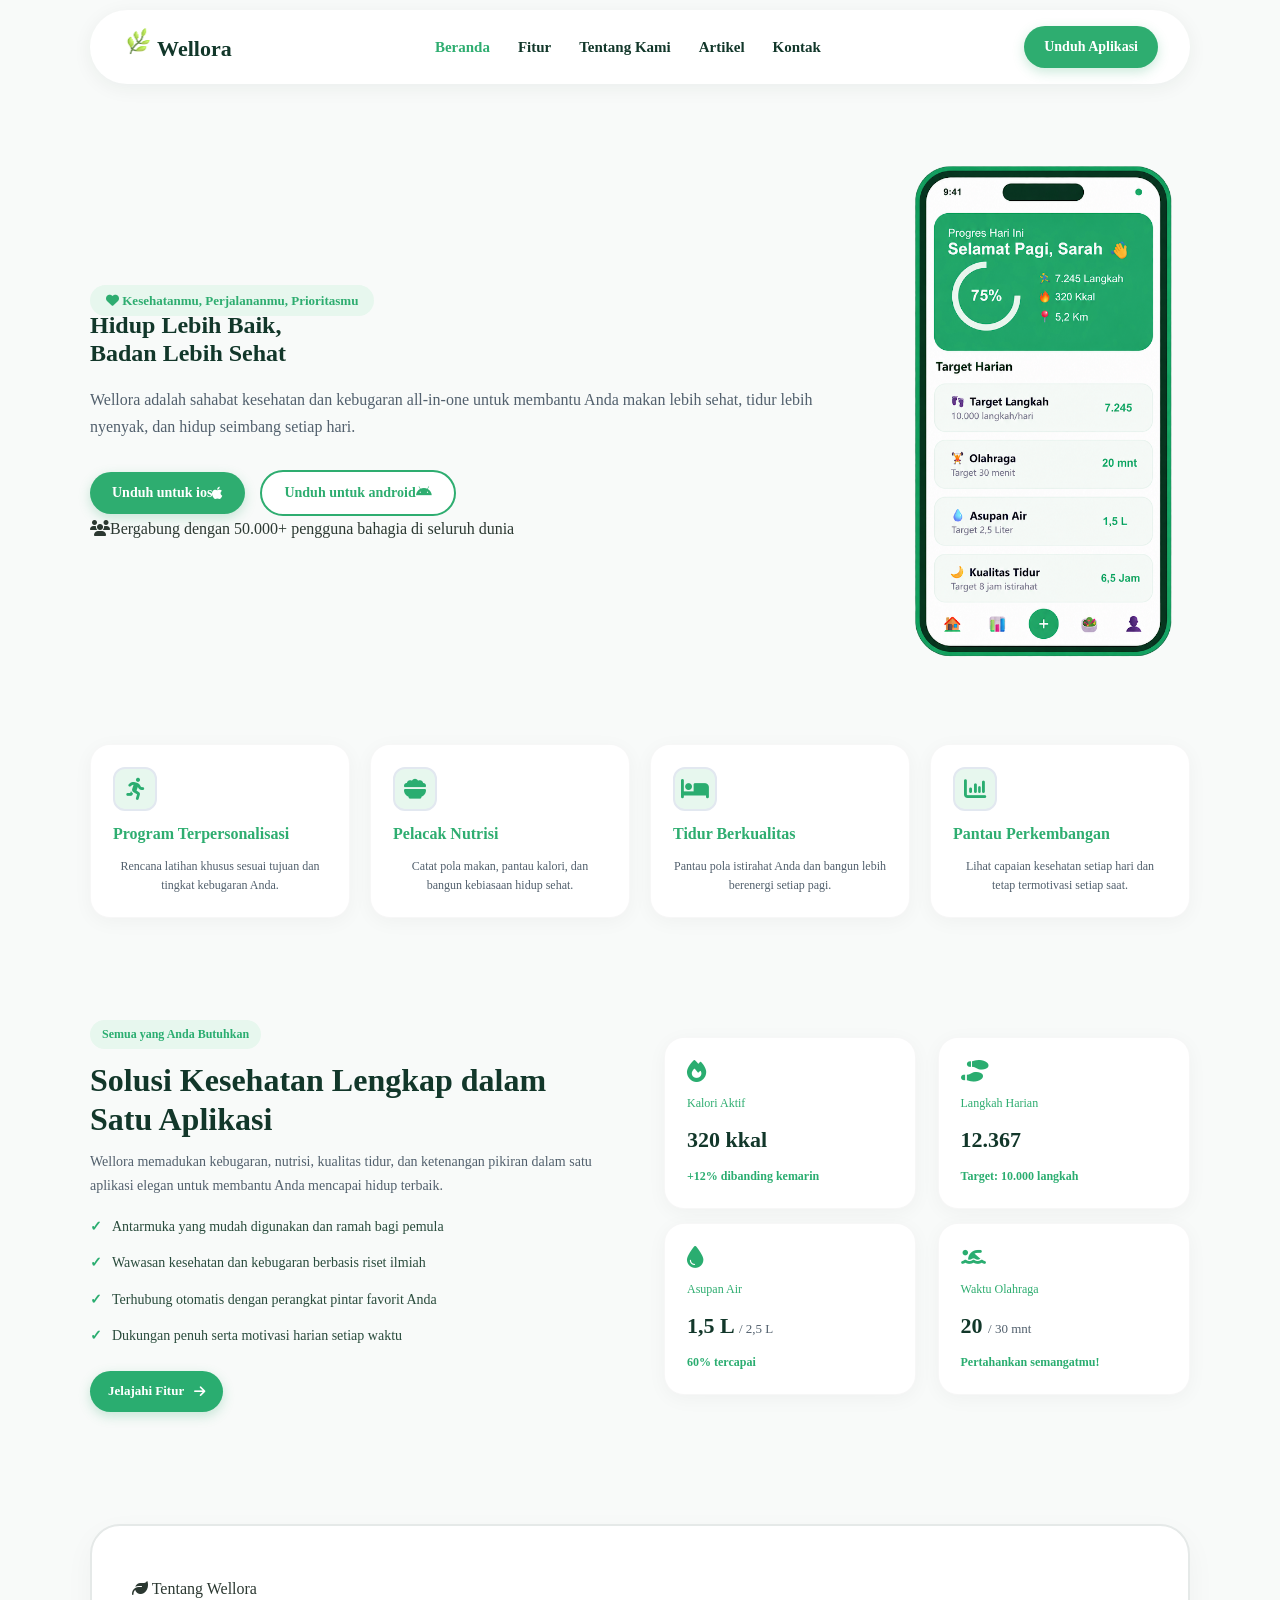
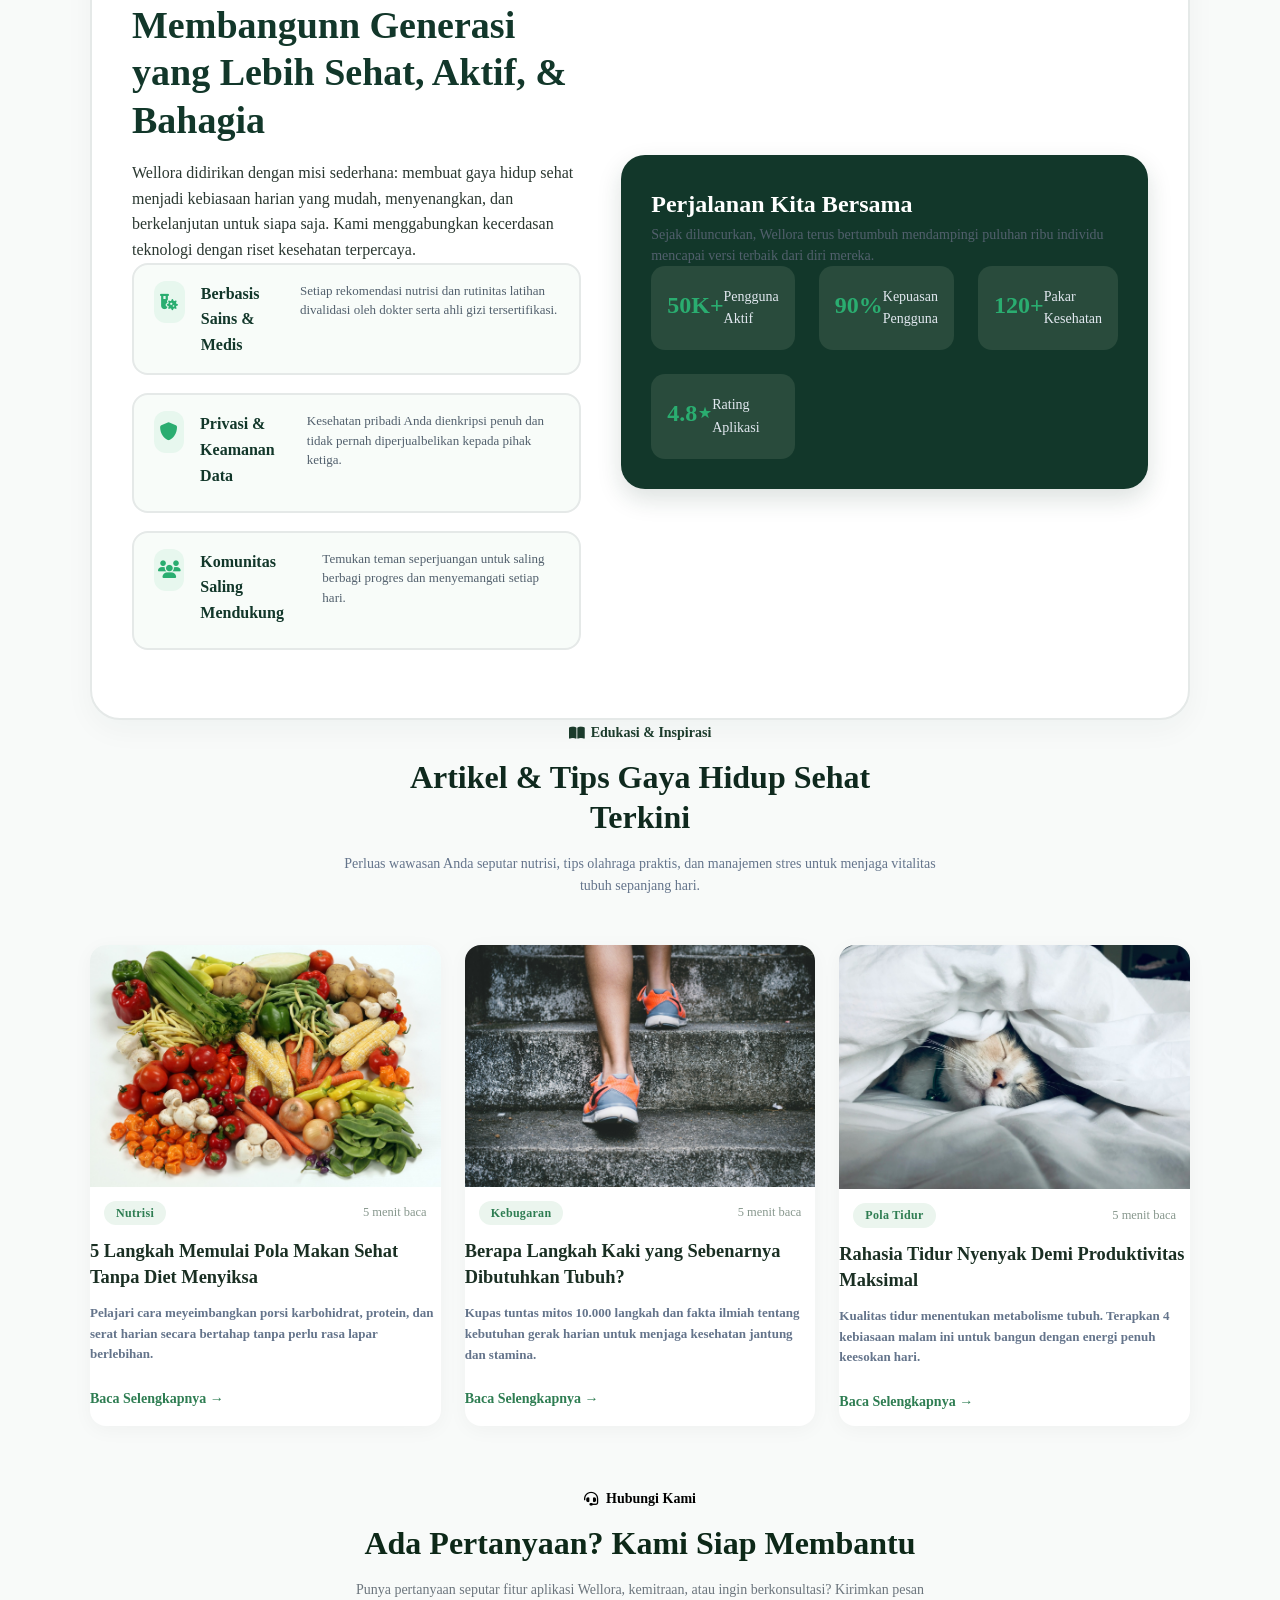
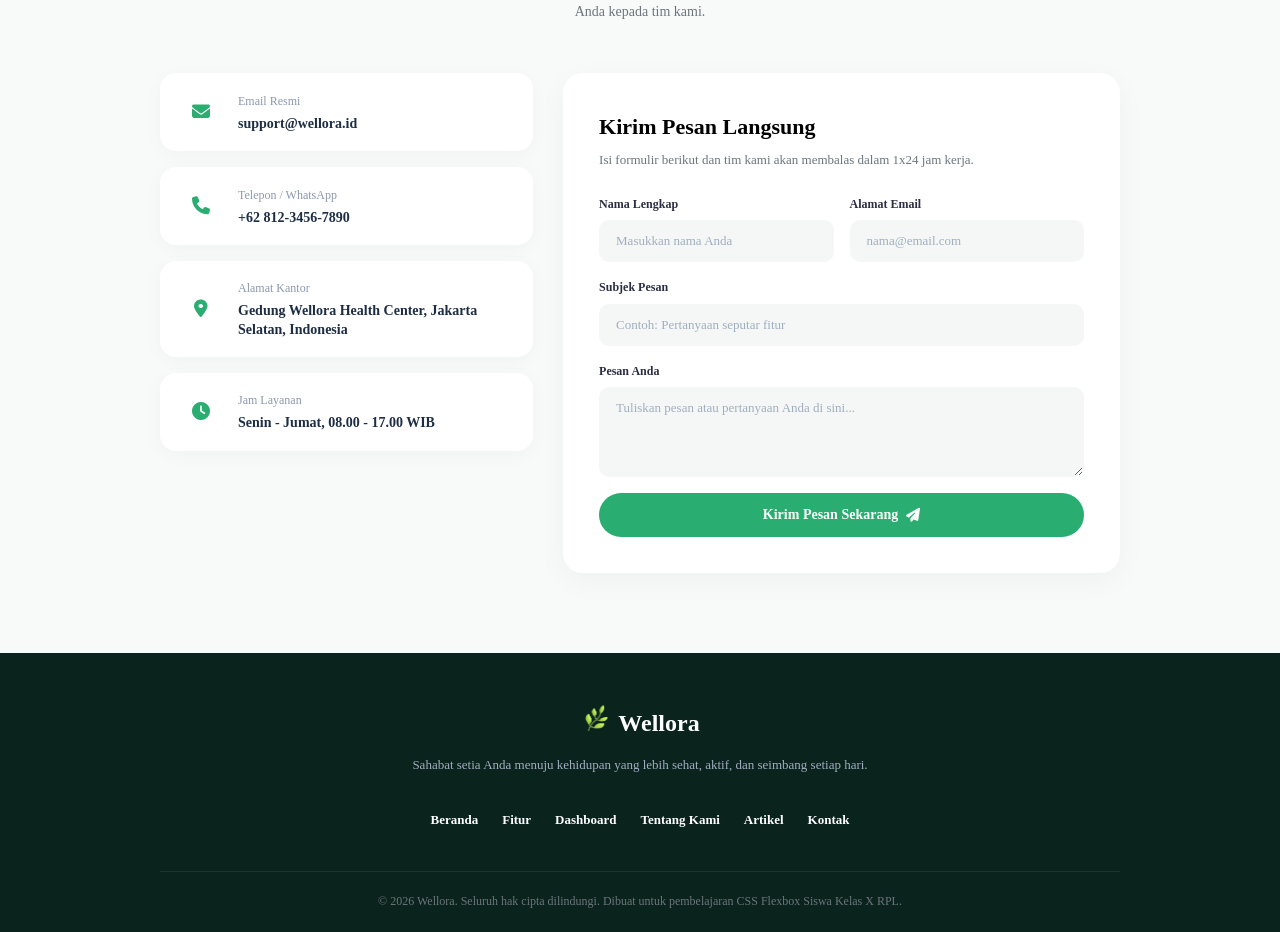
==== commit a4ae1b7b: "Tambahan Baru" ====
--- a/index.html
+++ b/index.html
@@ -5,9 +5,10 @@
     <meta name="viewport" content="width=device-width, initial-scale=1.0">
     <title>Wellora.com</title>
 
-      <!-- css -->
-      <link rel="stylesheet" href="https://cdnjs.cloudflare.com/ajax/libs/font-awesome/6.7.2/css/all.min.css" />
+       <!-- css -->
+      <link rel="icon" href="Asset/logo wellora.png" type="image/x-icon">
       <link rel="stylesheet" href="style.css">
+      <link rel="stylesheet" href="https://cdnjs.cloudflare.com/ajax/libs/font-awesome/6.7.2/css/all.min.css"/>
 
 </head>
 
@@ -23,11 +24,11 @@
 
         <!-- menu -->
         <nav class="nav-menu">
-            <a href="#"class="nav-item active"> Beranda </a>
-            <a href="#"class="nav-item"> Fitur </a>
-            <a href="#"class="nav-item"> Tentang Kami </a>
-            <a href="#"class="nav-item"> Artikel </a>
-            <a href="#"class="nav-item"> Kontak </a>
+            <a href="#" class="nav-item active"> Beranda </a>
+            <a href="#Tentang Kami" class="nav-item"> Fitur </a>
+            <a href="#Artikel" class="nav-item"> Tentang Kami </a>
+            <a href="#Container" class="nav-item"> Artikel </a>
+            <a href="#Kontak" class="nav-item"> Kontak </a>
         </nav>
 
              <!-- tombol -->
@@ -58,13 +59,12 @@
                 <img src="Asset/mobile.png" alt="mobile app" class="gambar">
                 </div>
         </section>
-            <section>
+            
             <section class="fitur">
-            <div class="card">
+                <div class="card">
                 <span class="card-icon">
                 <i class="fa-solid fa-person-running" aria-hidden="true"></i>
                 </span>
-
             <h2>
                 Program Terpersonalisasi
             </h2>
@@ -72,13 +72,12 @@
             <p>
                 Rencana latihan khusus sesuai tujuan dan tingkat kebugaran Anda.
             </p>
-        </div>
+         </div>
 
         <div class="card">
                 <span class="card-icon">
                 <i class="fa-solid fa-bowl-food" aria-hidden="true"></i>
                 </span>
-
             <h2>
                 Pelacak Nutrisi
             </h2>
@@ -86,13 +85,12 @@
             <p>
                 Catat pola makan, pantau kalori, dan bangun kebiasaan hidup sehat.
             </p>
-        </div>
+         </div>
 
         <div class="card">
                 <span class="card-icon">
                 <i class="fa-solid fa-bed" aria-hidden="true"></i>
             </span>
-
             <h2>
                 Tidur Berkualitas
             </h2>
@@ -100,23 +98,23 @@
             <p>
                 Pantau pola istirahat Anda dan bangun lebih berenergi setiap pagi.
             </p>
-        </div>
+         </div>
 
         <div class="card">
                 <span class="card-icon">
                 <i class="fa-solid fa-chart-column" aria-hidden="true"></i>
                 </span>
-
             <h2>
                 Pantau Perkembangan
             </h2>
             <p>
                 Lihat capaian kesehatan setiap hari dan tetap termotivasi setiap saat.
             </p>
-            </div>
-    </section>
-
-    <section class="solusi">
+
+         </div>
+        </section>
+
+    <section class="solusi" id="Tentang Kami">
         <div class="solusi-copy">
             <span class="solusi-badge">Semua yang Anda Butuhkan</span>
             <h2>Solusi Kesehatan Lengkap dalam Satu Aplikasi</h2>
@@ -163,7 +161,7 @@
         </div>
         </section>
 
-        <section class = "about">
+        <section class = "about" id="Artikel">
         <div class="about-kiri">
             <span class="about-badge">
                <i class="fa-solid fa-leaf"></i> Tentang Wellora
@@ -172,6 +170,7 @@
             <p class="about-desc">
                 Wellora didirikan dengan misi sederhana: membuat gaya hidup sehat menjadi kebiasaan harian yang mudah, menyenangkan, dan berkelanjutan untuk siapa saja. Kami menggabungkan kecerdasan teknologi dengan riset kesehatan terpercaya. 
             </p>
+            
             <div class="about-value">
                     <div class="value-item">
                     <div class="value-icon">
@@ -206,49 +205,123 @@
                 <div class="value-desc"> Temukan teman seperjuangan untuk saling berbagi progres dan menyemangati setiap hari.</div>
                    
                     </div>
-                </div>    
-
-
-                    </div>
                  </div>
-                </div>
-            </div>
-        </div>
+
+
+                    </div>
+                  </div>
+                </div>
+
+            </div>
+        </div>
+
         <div class="about-kanan">
             <div class="box-about-kanan">
             <h2 class="tittle-about-kanan"> Perjalanan Kita Bersama </h2>
             <p class="desc-about-kanan"> Sejak diluncurkan, Wellora terus bertumbuh mendampingi puluhan ribu individu mencapai versi terbaik dari diri mereka.
             </p>
 
-               <div class="card-about-kanan">      
-                       <div class="card-item">
+               <div class="card-about-kanan">
+                        <div class="card-grid">
+                        <div class="card-item">
                           <h2 class="card-item-judul">50K+</h2>
                           <p class="card-item-desc">Pengguna Aktif</p>
                         </div>
 
-                         <div class="card-item">
+                        <div class="card-item">
                            <h2 class="card-item-judul">90%</h2>
                            <p class="card-item-desc">Kepuasan Pengguna</p>
                         </div>
 
-                         <div class="card-item">
+                        <div class="card-item">
                            <h2 class="card-item-judul">120+</h2>
                            <p class="card-item-desc">Pakar Kesehatan</p>
                         </div>
 
-                         <div class="card-item">
+                        <div class="card-item">
                            <h2 class="card-item-judul">4.8⋆</h2>
                            <p class="card-item-desc">Rating Aplikasi</p>
                         </div>
 
-
-                        </div>
-
-                </div> 
-        </div>
-    </section>  
+               </div> 
+           </div> 
+    </section>
+
+     <section class="blog-section" id="Container">
+
+        <!-- Subtitle & Title Header -->
+        <div class="header-container">
+            <span class="category-subtitle">
+                <i class="fa-solid fa-book-open"></i>
+                Edukasi & Inspirasi
+            </span>
+            <h1 class="main-title">Artikel & Tips Gaya Hidup Sehat<br>Terkini</h1>
+            <p class="description">
+                Perluas wawasan Anda seputar nutrisi, tips olahraga praktis, dan manajemen stres untuk menjaga vitalitas tubuh sepanjang hari.
+            </p>
+        </div>
+
+        <!-- Grid Cards -->
+        <div class="card-grid">
+            
+            <!-- Card 1 -->
+            <div class="card-berita" id="Artikel">
+                <div class="card-image">
+                    <img src="Asset/Logo Buah.jpeg" alt="Nutrisi Makanan Sehat">
+                </div>
+                <div class="card-title">
+                    <div class="card-meta">
+                        <span class="badge">Nutrisi</span>
+                        <span class="read-time">5 menit baca</span>
+                    </div>
+                    <h3 class="card-title">5 Langkah Memulai Pola Makan Sehat Tanpa Diet Menyiksa</h3>
+                    <p class="card-text">
+                        Pelajari cara meyeimbangkan porsi karbohidrat, protein, dan serat harian secara bertahap tanpa perlu rasa lapar berlebihan.
+                    </p>
+                    <a href="detail-berita.html" class="read-more">Baca Selengkapnya &rarr;</a>
+                </div>
+            </div>
+
+            <!-- Card 2 -->
+            <div class="card-berita">
+                <div class="card-image">
+                    <img src="Asset/Logo kaki.jpeg" alt="Kebugaran Langkah Kaki">
+                </div>
+                <div class="card-title">
+                    <div class="card-meta">
+                        <span class="badge">Kebugaran</span>
+                        <span class="read-time">5 menit baca</span>
+                    </div>
+                    <h3 class="card-title">Berapa Langkah Kaki yang Sebenarnya Dibutuhkan Tubuh?</h3>
+                    <p class="card-text">
+                        Kupas tuntas mitos 10.000 langkah dan fakta ilmiah tentang kebutuhan gerak harian untuk menjaga kesehatan jantung dan stamina.
+                    </p>
+                    <a href="#" class="read-more">Baca Selengkapnya &rarr;</a>
+                </div>
+            </div>
+
+            <!-- Card 3 -->
+            <div class="card-berita">
+                <div class="card-image">
+                    <img src="Asset/Logo Kucing.jpeg" alt="Pola Tidur">
+                </div>
+                <div class="card-title">
+                    <div class="card-meta">
+                        <span class="badge">Pola Tidur</span>
+                        <span class="read-time">5 menit baca</span>
+                    </div>
+                    <h3 class="card-title">Rahasia Tidur Nyenyak Demi Produktivitas Maksimal</h3>
+                    <p class="card-text">
+                        Kualitas tidur menentukan metabolisme tubuh. Terapkan 4 kebiasaan malam ini untuk bangun dengan energi penuh keesokan hari.
+                    </p>
+                    <a href="#" class="read-more">Baca Selengkapnya &rarr;</a>
+                </div>
+            </div>
+
+        </div>
+    </section>
     
-  <section class="contact-section">
+  <section class="contact-section" id="Kontak">
     <div class="container">
       
       <div class="section-header">
@@ -267,6 +340,7 @@
             <div class="icon-box">
               <i class="fa-solid fa-envelope"></i>
             </div>
+
             <div class="info-text">
               <span class="label">Email Resmi</span>
               <strong>support@wellora.id</strong>
@@ -277,6 +351,7 @@
             <div class="icon-box">
               <i class="fa-solid fa-phone"></i>
             </div>
+
             <div class="info-text">
               <span class="label">Telepon / WhatsApp</span>
               <strong>+62 812-3456-7890</strong>
@@ -287,6 +362,7 @@
             <div class="icon-box">
               <i class="fa-solid fa-location-dot"></i>
             </div>
+
             <div class="info-text">
               <span class="label">Alamat Kantor</span>
               <strong>Gedung Wellora Health Center, Jakarta Selatan, Indonesia</strong>
@@ -297,11 +373,12 @@
             <div class="icon-box">
               <i class="fa-solid fa-clock"></i>
             </div>
+
             <div class="info-text">
               <span class="label">Jam Layanan</span>
               <strong>Senin - Jumat, 08.00 - 17.00 WIB</strong>
             </div>
-          </div>
+           </div>
 
         </div>
 
@@ -316,6 +393,7 @@
                 <label for="nama">Nama Lengkap</label>
                 <input type="text" id="nama" placeholder="Masukkan nama Anda">
               </div>
+
               <div class="form-group">
                 <label for="email">Alamat Email</label>
                 <input type="email" id="email" placeholder="nama@email.com">
@@ -339,13 +417,12 @@
           </form>
         </div>
 
+       </div>
       </div>
-    </div>
-  </section>
-
+        </section>
 
   <footer class="footer">
-    <div class="container">
+      <div class="container">
       <div class="footer-brand">
         <i href="#" class="nav-logo">
         <span class="nav-logo-icon">
@@ -354,102 +431,54 @@
         </i> Wellora
 
       </div>
+
       <p class="footer-tagline">
         Sahabat setia Anda menuju kehidupan yang lebih sehat, aktif, dan seimbang setiap hari.
       </p>
 
       <ul class="footer-nav">
-        <li><a href="#">Beranda</a></li>
-        <li><a href="#">Fitur</a></li>
-        <li><a href="#">Dashboard</a></li>
-        <li><a href="#">Tentang Kami</a></li>
-        <li><a href="#">Artikel</a></li>
-        <li><a href="#">Kontak</a></li>
+        <li><a href="#"> Beranda</a></li>
+        <li><a href="#"> Fitur</a></li>
+        <li><a href="#"> Dashboard</a></li>
+        <li><a href="#"> Tentang Kami</a></li>
+        <li><a href="#"> Artikel</a></li>
+        <li><a href="#"> Kontak</a></li>
       </ul>
 
       <div class="footer-bottom">
 
         <p>© 2026 Wellora. Seluruh hak cipta dilindungi. Dibuat untuk pembelajaran CSS Flexbox Siswa Kelas X RPL.</p>
-      </div>
+      </div></div>
 
     </div>
   </footer>
-    <body>
-
-    <section class="blog-section">
-        <!-- Subtitle & Title Header -->
-        <div class="header-container">
-            <span class="category-subtitle">
-                <svg width="16" height="16" viewBox="0 0 24 24" fill="currentColor" xmlns="http://www.w3.org/2000/svg">
-                    <path d="M12 3V21M12 3L4 6V18L12 21M12 3L20 6V18L12 21" stroke="currentColor" stroke-width="2" stroke-linecap="round" stroke-linejoin="round"/>
-                </svg>
-                Edukasi & Inspirasi
-            </span>
-            <h1 class="main-title">Artikel & Tips Gaya Hidup Sehat<br>Terkini</h1>
-            <p class="description">
-                Perluas wawasan Anda seputar nutrisi, tips olahraga praktis, dan manajemen stres untuk menjaga vitalitas tubuh sepanjang hari.
-            </p>
-        </div>
-
-        <!-- Grid Cards -->
-        <div class="card-grid">
-            
-            <!-- Card 1 -->
-            <div class="card">
-                <div class="card-image">
-                    <img src="https://images.unsplash.com/photo-1540420773420-3366772f4999?q=80&w=600&auto=format&fit=crop" alt="Nutrisi Makanan Sehat">
-                </div>
-                <div class="card-content">
-                    <div class="card-meta">
-                        <span class="badge">Nutrisi</span>
-                        <span class="read-time">5 mnt baca</span>
-                    </div>
-                    <h3 class="card-title">5 Langkah Memulai Pola Makan Sehat Tanpa Diet Menyiksa</h3>
-                    <p class="card-text">
-                        Pelajari cara meyeimbangkan porsi karbohidrat, protein, dan serat harian secara bertahap tanpa perlu rasa lapar berlebihan.
-                    </p>
-                    <a href="#" class="read-more">Baca Selengkapnya &rarr;</a>
-                </div>
-            </div>
-
-            <!-- Card 2 -->
-            <div class="card">
-                <div class="card-image">
-                    <img src="https://images.unsplash.com/photo-1476480862126-209bfaa8edc8?q=80&w=600&auto=format&fit=crop" alt="Kebugaran Langkah Kaki">
-                </div>
-                <div class="card-content">
-                    <div class="card-meta">
-                        <span class="badge">Kebugaran</span>
-                        <span class="read-time">4 mnt baca</span>
-                    </div>
-                    <h3 class="card-title">Berapa Langkah Kaki yang Sebenarnya Dibutuhkan Tubuh?</h3>
-                    <p class="card-text">
-                        Kupas tuntas mitos 10.000 langkah dan fakta ilmiah tentang kebutuhan gerak harian untuk menjaga kesehatan jantung dan stamina.
-                    </p>
-                    <a href="#" class="read-more">Baca Selengkapnya &rarr;</a>
-                </div>
-            </div>
-
-            <!-- Card 3 -->
-            <div class="card">
-                <div class="card-image">
-                    <img src="https://images.unsplash.com/photo-1517486808906-6ca8b3f04846?q=80&w=600&auto=format&fit=crop" alt="Pola Tidur">
-                </div>
-                <div class="card-content">
-                    <div class="card-meta">
-                        <span class="badge">Pola Tidur</span>
-                        <span class="read-time">6 mnt baca</span>
-                    </div>
-                    <h3 class="card-title">Rahasia Tidur Nyenyak Demi Produktivitas Maksimal</h3>
-                    <p class="card-text">
-                        Kualitas tidur menentukan metabolisme tubuh. Terapkan 4 kebiasaan malam ini untuk bangun dengan energi penuh keesokan hari.
-                    </p>
-                    <a href="#" class="read-more">Baca Selengkapnya &rarr;</a>
-                </div>
-            </div>
-
-        </div>
-    </section>
-
-</body>
+
+    <section class="back-to-top">
+        <button id="btnBackToTop" class="back-to-top-btn"
+            onclick="keAtasHalaman()">
+            <i class="fa-solid fa-arrow-up"></i>
+        </button>
+
+        <script>
+            //setiap kali user melakukan scroll, jalankan fungsi di dalam nya, fungsi ini akan dipanggil berulang-ulang
+            window.addEventListener('scroll', function() {
+                const btnTop =  document.getElementById ("btnBackToTop");
+                if (window.scrollY > 300){
+                    btnTop.style.display = "flex";      
+                } else {
+                    btnTop.style.display = "none";
+                }
+            });
+
+            function keAtasHalaman(){
+                window.scrollTo({
+                    top: 0, behavior: "smooth"
+                    //bergulir halus ke bagian paling atas//
+                })
+            }
+
+        </script>
+      </section>
+     
+  </body>
 </html>
--- a/style.css
+++ b/style.css
@@ -4,6 +4,7 @@
   margin: 0;
   padding: 0;
 }
+
 body {
   font-family: "Segoe UI", "Segoe UI", Tahoma, Geneva, Verdana, sans-serif;
   background-color: #f8fcf9;
@@ -35,19 +36,22 @@
   display: flex;
   align-items: center;
   gap: 28px;
+  color: black;
 }
 
 .nav-item {
-  color: #1f2933;
+  color: #12372a;
   text-decoration: none;
   font-weight: 600;
   font-size: 15px;
 }
+
 .nav-item:hover,
 .nav-item.active {
   color: #2ead70;
   transition: color 0.2s ease;
 }
+
 .btn-unduh {
   background-color: #2ead70;
   padding: 10px 20px;
@@ -61,6 +65,7 @@
   align-items: center;
   box-shadow: 0 4px 12px rgba(46, 173, 112, 0.25);
 }
+
 .btn-unduh:hover {
   background-color: #248c5a;
   transform: translateY(-2px);
@@ -95,6 +100,7 @@
   max-width: 380px;
   height: auto;
 }
+
 .judul-hero {
   font: size 48px;
   color: #12372a;
@@ -102,17 +108,20 @@
   line-height: 1.15;
   margin-bottom: 20px;
 }
+
 .deskripsi-hero {
   font-size: 16px;
   color: #52606d;
   line-height: 1.65;
   margin-bottom: 30px;
 }
+
 .btn-hero {
   display: flex;
   gap: 12px;
   margin-bottom: 20px;
 }
+
 .btn-ios {
   background-color: #2ead70;
   padding: 10px 22px;
@@ -126,6 +135,7 @@
   align-items: center;
   box-shadow: 0 4px 12px rgba(46, 173, 112, 0.25);
 }
+
 .btn-android {
   border: 2px solid #2ead70;
   background-color: white;
@@ -136,6 +146,7 @@
   border-radius: 25px;
   font-size: 14px;
 }
+
 .btn-ios:hover {
   background-color: #248c5a;
   transform: translateY(-2px);
@@ -192,12 +203,13 @@
 .card h2 {
   font-size: 16px;
   line-height: 1.35;
+  gap: 15px;
 }
 
 .card p {
   color: #52606d;
   font-size: 12px;
-  line-height: 1.5;
+  justify-content: center;
 }
 
 .card-icon {
@@ -210,7 +222,9 @@
   color: #2aad70;
   font-size: 20px;
   background-color: #e7f7ee;
-}
+  justify-content: center;
+}
+
 .solusi {
   display: flex;
   justify-content: space-between;
@@ -306,9 +320,9 @@
   flex-direction: column;
   align-items: flex-start;
   justify-content: center;
-  gap: 6px;
+  gap: 12px;
   padding: 22px;
-  border: 1px solid #e8efeb;
+  border: 2px solid #e8efeb;
   border-radius: 16px;
   background: #fff;
   box-shadow: 0 5px 18px rgba(18, 55, 42, 0.06);
@@ -319,7 +333,8 @@
 
 .card i {
   color: #2aad70;
-  font-size: 20px;
+  font-size: 22px;
+  display: flex;
 }
 
 .card strong {
@@ -424,31 +439,40 @@
 .card-about {
   display: flex;
   flex-wrap: wrap;
-  gap: 16px;
+  gap: 15px;
   margin-top: 20px;
+}
+
+.card-grid {
+  justify-content: center;
+  flex-wrap: wrap;
+  gap: 15px;
+  border-radius: 14px;
 }
 
 .card-item {
   background-color: #294b3c;
-  padding: 16px 24px;
-  line-height: 1.5;
-  width: 240px;
-  border-radius: 16px;
+  padding: 20px 16px;
+  justify-content: center;
+  display: flex;
+  border-radius: 14px;
 }
 
 .card-item-judul {
-  font-size: 20px;
+  font-size: 24px;
   font-weight: 800;
   color: #2aad70;
   margin-bottom: 4px;
   display: flex;
+  gap: 15px;
 }
 
 .card-item-desc {
-  font-size: 12px;
-  color: #cbefdb;
-}
-
+  font-size: 14px;
+  color: #e2e8f0;
+}
+
+/* Pembatas New */
 * {
   margin: 0;
   padding: 0;
@@ -719,6 +743,31 @@
   }
 }
 
+.back-to-top-btn {
+  position: fixed;
+  bottom: 30px;
+  right: 30px;
+  width: 48px;
+  height: 48px;
+  font-size: 18px;
+  display: flex;
+  background-color: #2ead70;
+  color: #ffffff;
+  border: none;
+  border-radius: 50%;
+  align-items: center;
+  justify-content: center;
+  cursor: pointer;
+  box-shadow: 0 4px 12px rgba(46, 173, 112, 0.25);
+  transition: all 0.2s ease;
+  z-index: 1000;
+}
+
+.back-to-top-btn:hover {
+  background-color: #12372a;
+  transform: translateY(-2px);
+}
+
 * {
   margin: 0;
   padding: 0;
@@ -785,7 +834,7 @@
   gap: 24px;
 }
 
-.card {
+.card-berita {
   background-color: #ffffff;
   border-radius: 16px;
   overflow: hidden;
@@ -803,9 +852,10 @@
 }
 
 .card-image {
-  width: 100%;
-  height: 190px;
-  overflow: hidden;
+  padding: 0;
+  margin: 0;
+  font-size: 100%;
+  font-weight: 180px;
 }
 
 .card-image img {
@@ -814,18 +864,17 @@
   object-fit: cover;
 }
 
-.card-content {
-  padding: 20px;
-  display: flex;
-  flex-direction: column;
-  flex-grow: 1;
+.card-title {
+  font-size: 20px;
+  font-weight: 700;
+  margin-bottom: 18px;
+  color: var(--text-description-color--);
 }
 
 .card-meta {
   display: flex;
   justify-content: space-between;
-  align-items: center;
-  margin-bottom: 14px;
+  margin: 14px;
 }
 
 .badge {
@@ -859,7 +908,7 @@
 }
 
 .read-more {
-  font-size: 13px;
+  font-size: 14px;
   font-weight: 700;
   color: #2e7d52;
   text-decoration: none;
@@ -885,3 +934,346 @@
     font-size: 24px;
   }
 }
+
+/* New Codes */
+* {
+  margin: 0;
+  padding: 0;
+  box-sizing: border-box;
+  font-family:
+    "Inter", "apple-system", "BlinkMacSystemFont", "Segoe UI", "Roboto",
+    "sans-serif";
+}
+
+.body {
+  background-color: #f4f8f5;
+  color: #2c3e50;
+  line-height: 1.6;
+  min-height: 100vh;
+  padding: 40px 20px;
+}
+
+.container {
+  max-width: 1000px;
+  margin: 0 auto;
+}
+
+.fade-in {
+  animation: fadeIn 0.35s cubic-bezier(0.4, 0, 0.2, 1);
+}
+
+@keyframes fadeIn {
+  from {
+    opacity: 0;
+    transform: translateY(12px);
+  }
+  to {
+    opacity: 1;
+    transform: translateY(0);
+  }
+}
+
+.hidden {
+  display: none !important;
+}
+
+.badge {
+  display: inline-flex;
+  align-items: center;
+  padding: 4px 12px;
+  border-radius: 20px;
+  font-size: 0.75rem;
+  font-weight: 600;
+  letter-spacing: 0.3px;
+}
+
+.badge-nutrisi {
+  background-color: #e8f5e9;
+  color: #2aad70;
+}
+
+.badge-kebugaran {
+  background-color: #e3f2fd;
+  color: #1565c0;
+}
+
+.badge-tidur {
+  background-color: #f3e5f5;
+  color: #7b1fa2;
+}
+
+.header-section {
+  text-align: center;
+  margin-bottom: 40px;
+}
+
+.header-tag {
+  display: inline-flex;
+  align-items: center;
+  gap: 8px;
+  font-size: 0.9rem;
+  font-weight: 600;
+  color: #333;
+  margin-bottom: 12px;
+}
+
+.header-title {
+  font-size: 2.25rem;
+  font-weight: 800;
+  color: #1a2f23;
+  line-height: 1.25;
+  margin-bottom: 16px;
+  letter-spacing: -0.5px;
+}
+
+.header-subtitle {
+  color: #5f7367;
+  max-width: 620px;
+  margin: 0 auto;
+  font-size: 0.95rem;
+  line-height: 1.6;
+}
+
+.articles-grid {
+  display: grid;
+  grid-template-columns: repeat(auto-fit, minmax(300px, 1fr));
+  gap: 24px;
+}
+
+.card {
+  background: #ffffff;
+  border-radius: 20px;
+  overflow: hidden;
+  box-shadow: 0 4px 20px rgba(0, 0, 0, 0.04);
+  transition: all 0.3s cubic-bezier(0.165, 0.84, 0.44, 1);
+  display: flex;
+  flex-direction: column;
+  border: 1px solid rgba(0, 0, 0, 0.03);
+}
+
+.card:hover {
+  transform: translateY(-6px);
+  box-shadow: 0 12px 30px rgba(0, 0, 0, 0.08);
+}
+
+.card-img {
+  width: 100%;
+  height: 200px;
+  object-fit: cover;
+}
+
+.card-body {
+  padding: 24px;
+  display: flex;
+  flex-direction: column;
+  flex-grow: 1;
+}
+
+.card-meta {
+  display: flex;
+  justify-content: space-between;
+  align-items: center;
+  margin-bottom: 14px;
+}
+
+.read-time {
+  font-size: 0.78rem;
+  color: #88988e;
+  font-weight: 500;
+}
+
+.card-title {
+  font-size: 1.15rem;
+  font-weight: 700;
+  color: #1a2f23;
+  margin-bottom: 12px;
+  line-height: 1.4;
+}
+
+.card-excerpt {
+  font-size: 0.88rem;
+  color: #64748b;
+  margin-bottom: 24px;
+  flex-grow: 1;
+  display: -webkit-box;
+  line-clamp: 3;
+  -webkit-line-clamp: 3;
+  -webkit-box-orient: vertical;
+  overflow: hidden;
+}
+
+.read-more-btn {
+  background: none;
+  border: none;
+  color: #2d7a53;
+  font-weight: 700;
+  font-size: 0.9rem;
+  cursor: pointer;
+  display: inline-flex;
+  align-items: center;
+  gap: 6px;
+  padding: 0;
+  transition:
+    color 0.2s,
+    transform 0.2s;
+  align-self: flex-start;
+}
+
+.read-more-btn:hover {
+  color: #1b4d33;
+  transform: translateX(4px);
+}
+
+.detail-card {
+  background: #ffffff;
+  border-radius: 24px;
+  padding: 36px;
+  box-shadow: 0 4px 25px rgba(0, 0, 0, 0.05);
+  max-width: 800px;
+  margin: 0 auto;
+}
+
+.back-btn {
+  display: inline-flex;
+  align-items: center;
+  gap: 8px;
+  background-color: #e8f5e9;
+  color: #2aad70;
+  border: none;
+  padding: 8px 18px;
+  border-radius: 20px;
+  font-weight: 600;
+  font-size: 0.85rem;
+  cursor: pointer;
+  margin-bottom: 24px;
+  transition: all 0.2s ease;
+}
+
+.back-btn:hover {
+  background-color: #2d7a53;
+  color: #ffffff;
+}
+
+.detail-banner {
+  width: 100%;
+  height: 380px;
+  object-fit: cover;
+  border-radius: 16px;
+  margin-bottom: 24px;
+}
+
+.detail-meta-row {
+  display: flex;
+  align-items: center;
+  gap: 16px;
+  margin-bottom: 20px;
+  font-size: 0.82rem;
+  color: #718096;
+}
+
+.meta-item {
+  display: flex;
+  align-items: center;
+  gap: 6px;
+}
+
+.detail-main-title {
+  font-size: 2rem;
+  font-weight: 800;
+  color: #1a2f23;
+  line-height: 1.3;
+  margin-bottom: 20px;
+  letter-spacing: -0.5px;
+}
+
+.detail-intro {
+  font-size: 0.98rem;
+  color: #4a5568;
+  margin-bottom: 32px;
+  line-height: 1.7;
+}
+
+.article-step {
+  margin-bottom: 28px;
+}
+
+.step-title {
+  font-size: 1.15rem;
+  font-weight: 700;
+  color: #1a2f23;
+  margin-bottom: 10px;
+}
+
+.step-content {
+  font-size: 0.95rem;
+  color: #4a5568;
+  line-height: 1.7;
+}
+
+.share-section {
+  border-top: 1px solid #edf2f7;
+  padding-top: 24px;
+  margin-top: 40px;
+  display: flex;
+  justify-content: space-between;
+  align-items: center;
+  flex-wrap: wrap;
+  gap: 16px;
+}
+
+.share-label {
+  display: flex;
+  align-items: center;
+  gap: 8px;
+  font-weight: 700;
+  color: #2aad70;
+  font-size: 0.9rem;
+}
+
+.share-buttons {
+  display: flex;
+  gap: 10px;
+}
+
+.share-icon-btn {
+  width: 36px;
+  height: 36px;
+  border-radius: 50%;
+  background-color: #f0f4f1;
+  border: none;
+  display: flex;
+  align-items: center;
+  justify-content: center;
+  color: #4a5568;
+  cursor: pointer;
+  transition: all 0.2s;
+}
+
+.share-icon-btn:hover {
+  background-color: #2d7a53;
+  color: #ffffff;
+  transform: translateY(-2px);
+}
+
+@media (max-width: 640px) {
+  body {
+    padding: 20px 12px;
+  }
+
+  .header-title {
+    font-size: 1.6rem;
+  }
+
+  .detail-card {
+    padding: 20px;
+    border-radius: 16px;
+  }
+
+  .detail-banner {
+    height: 220px;
+  }
+
+  .detail-main-title {
+    font-size: 1.4rem;
+  }
+}
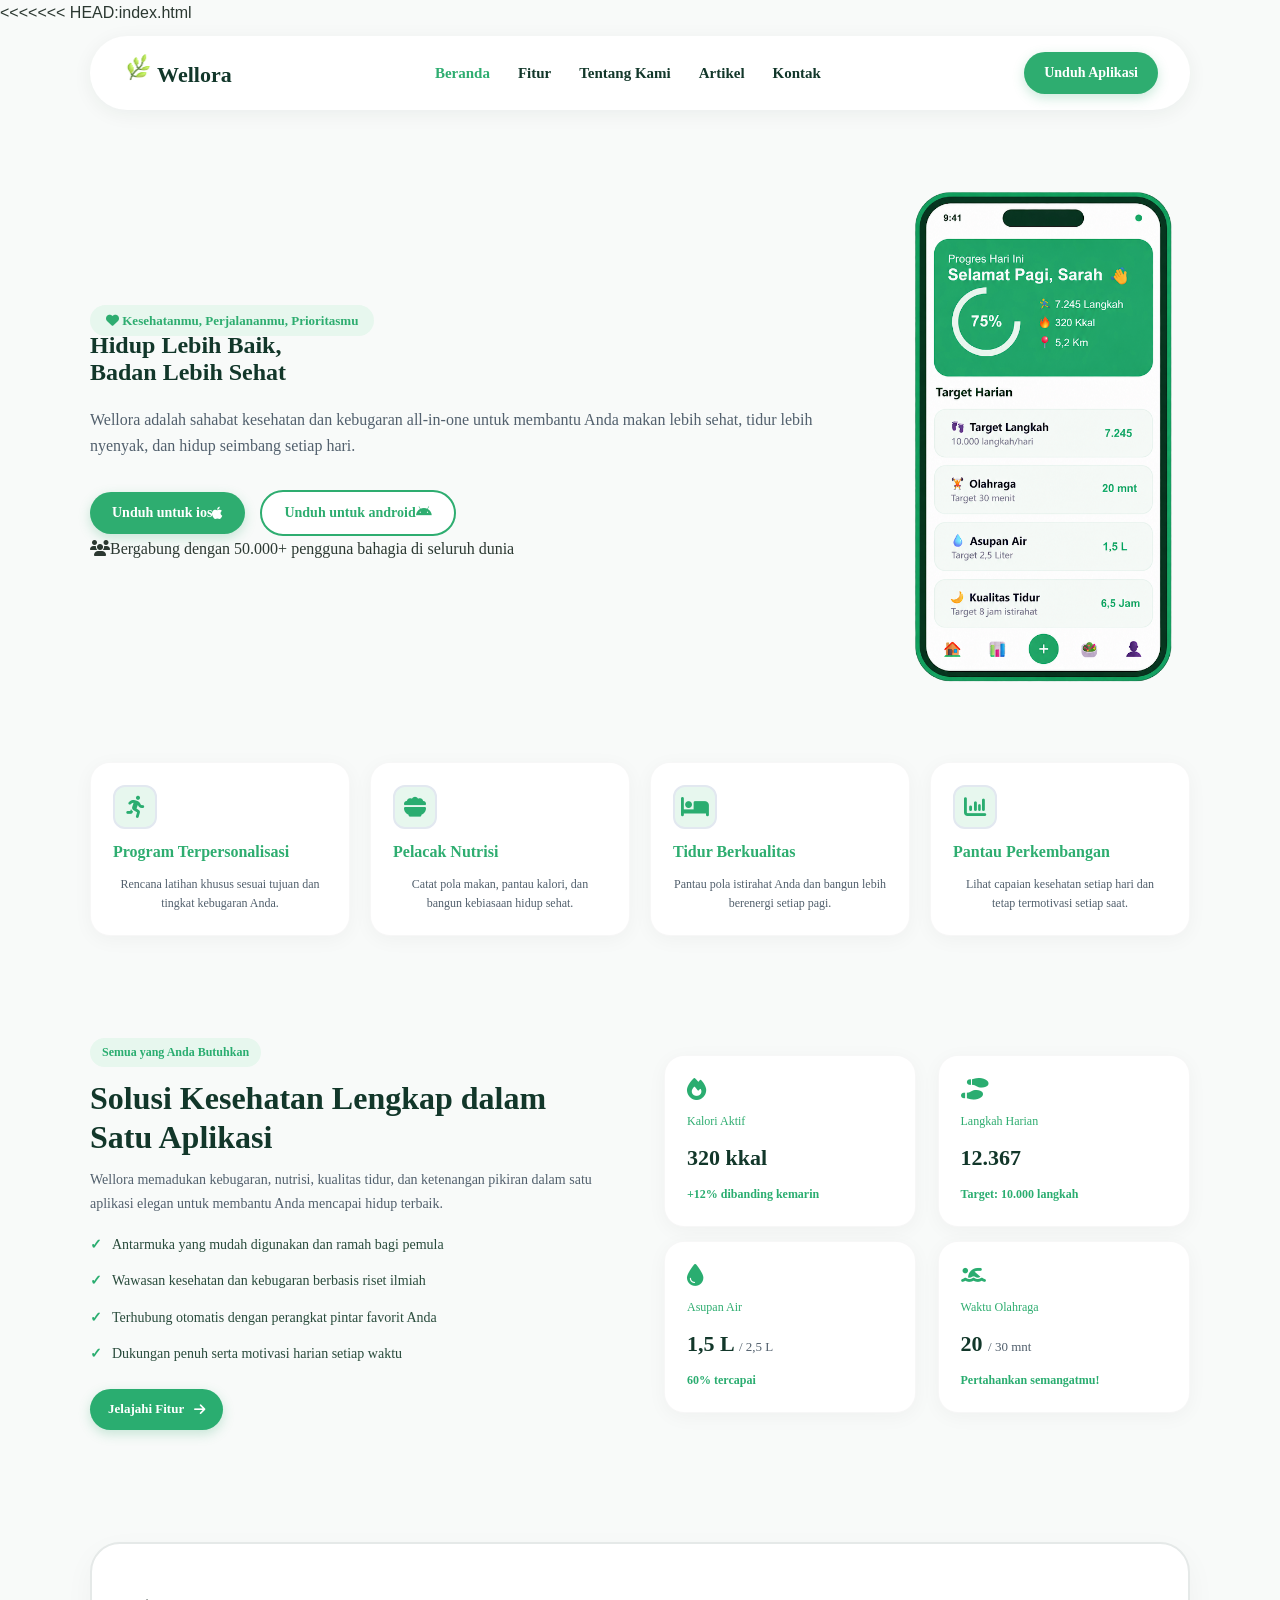
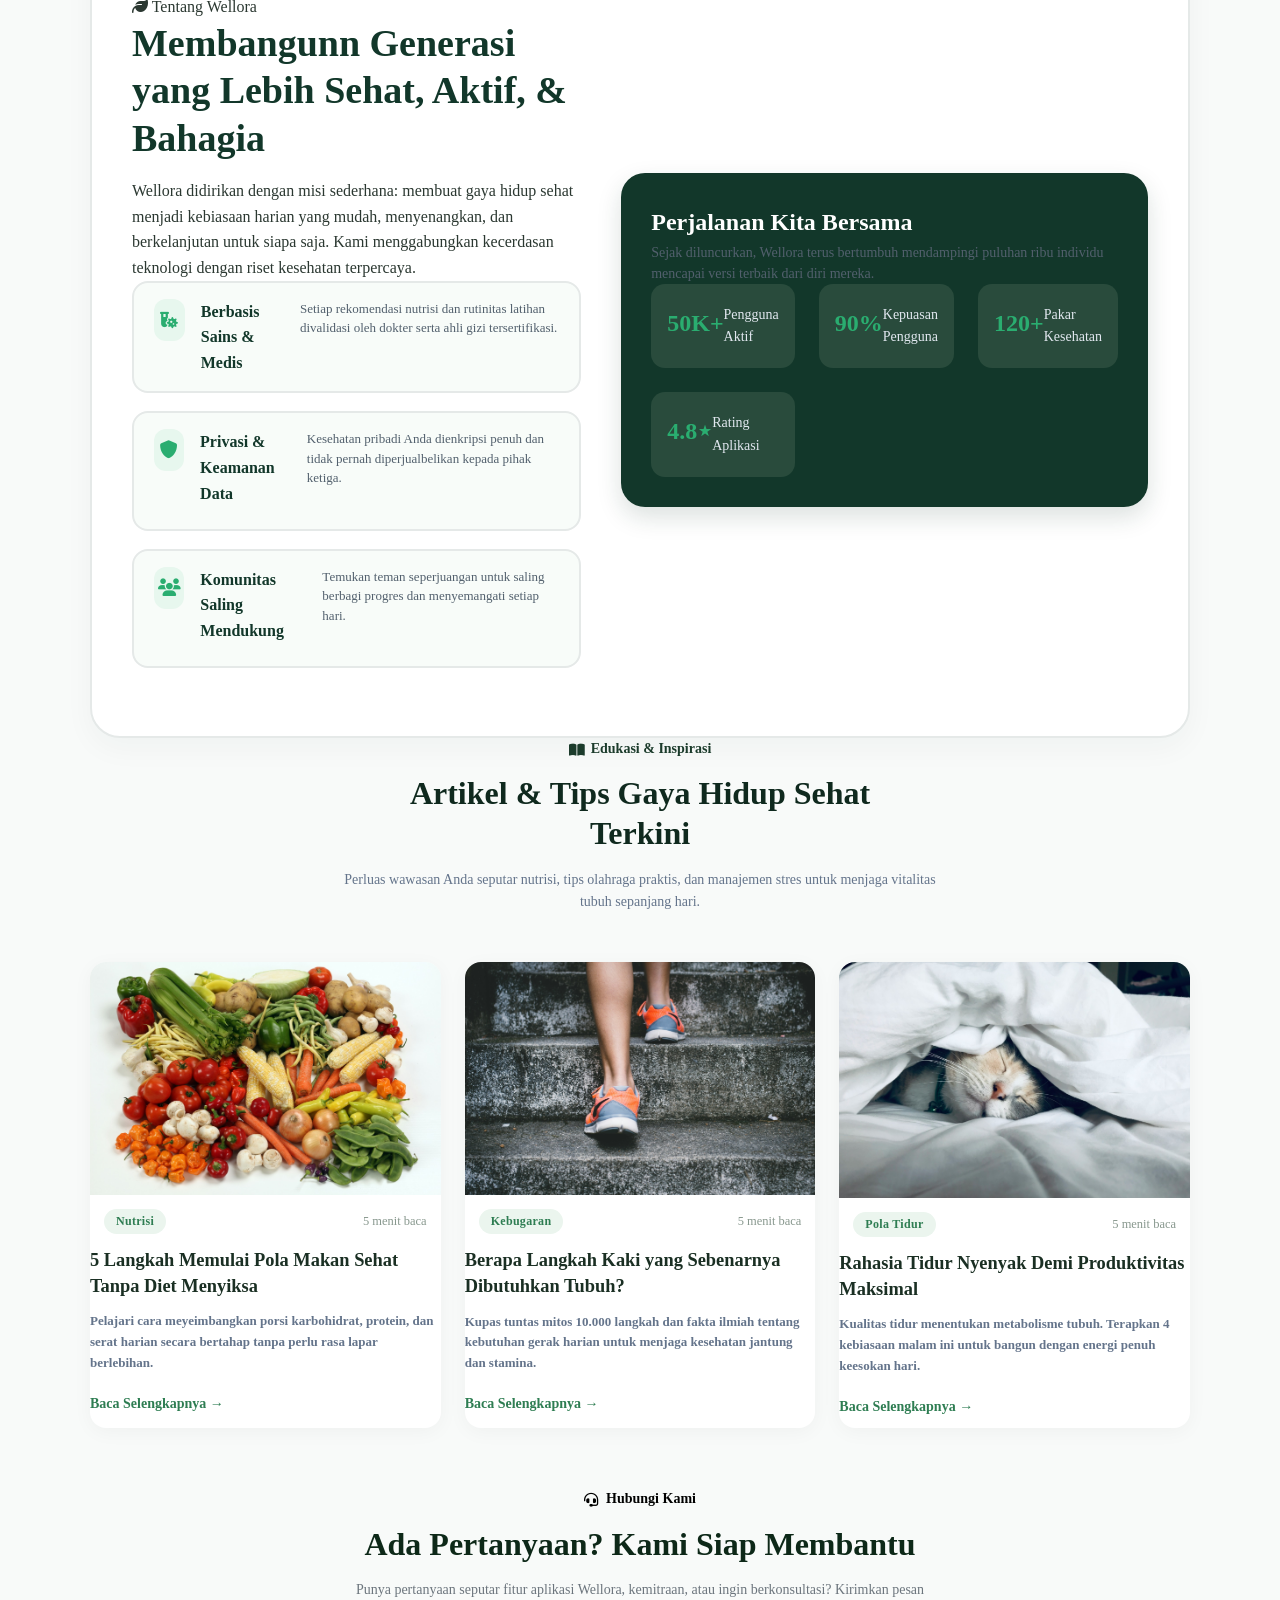
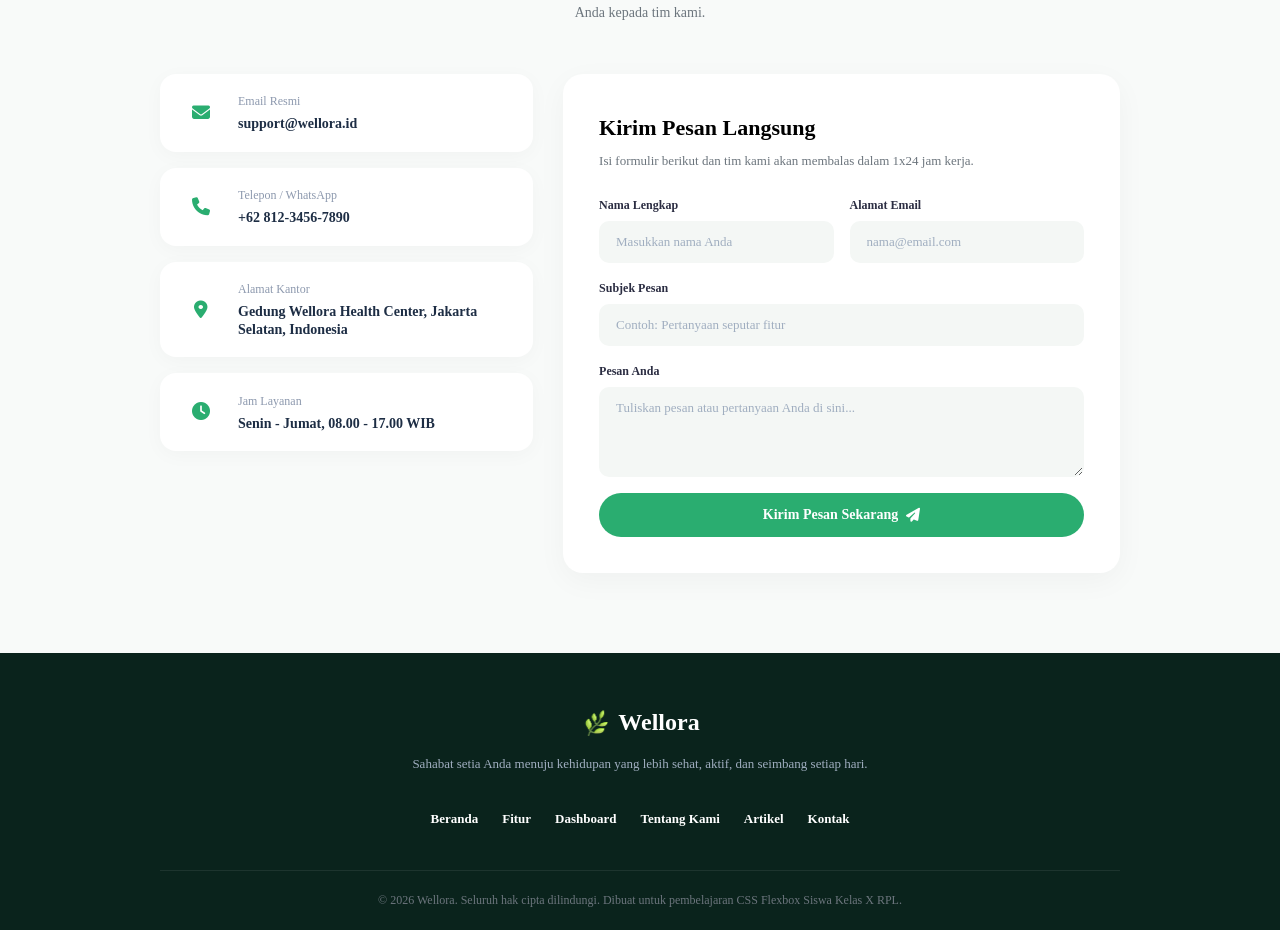
==== commit 0a1288ce: "Tambahan Baru" ====
--- a/index.html
+++ b/index.html
@@ -1,484 +1,485 @@
-<!DOCTYPE html>
-<html lang="en">
-<head>
-    <meta charset="UTF-8">
-    <meta name="viewport" content="width=device-width, initial-scale=1.0">
-    <title>Wellora.com</title>
-
-       <!-- css -->
-      <link rel="icon" href="Asset/logo wellora.png" type="image/x-icon">
-      <link rel="stylesheet" href="style.css">
-      <link rel="stylesheet" href="https://cdnjs.cloudflare.com/ajax/libs/font-awesome/6.7.2/css/all.min.css"/>
-
-</head>
-
-<body>
-    <header>
-        <!-- logo -->
-        <a href="#" class="nav-logo">
-        <span class="nav-logo-icon">
-            <img src="Asset/logo wellora.png" alt="icon wellora" width="30" height="30">
-            </span>
-            Wellora
-        </a>
-
-        <!-- menu -->
-        <nav class="nav-menu">
-            <a href="#" class="nav-item active"> Beranda </a>
-            <a href="#Tentang Kami" class="nav-item"> Fitur </a>
-            <a href="#Artikel" class="nav-item"> Tentang Kami </a>
-            <a href="#Container" class="nav-item"> Artikel </a>
-            <a href="#Kontak" class="nav-item"> Kontak </a>
-        </nav>
-
-             <!-- tombol -->
-                <div class="nav-button">
-                <a href="#" class="btn-unduh"> Unduh Aplikasi </a>
-                </div>
-
-    </header>
-    <!-- Hero -->
-            <section class="hero">
-            <div class="text-hero">
-                 <span class="badge-hero"><i class="fa-solid fa-heart">  
-                 </i> Kesehatanmu, Perjalananmu, Prioritasmu</span>
-
-                 <h1 class="judul-hero">Hidup Lebih Baik, <br> Badan Lebih Sehat</h1>
-
-                <p class="deskripsi-hero"> Wellora adalah sahabat kesehatan dan kebugaran all-in-one untuk membantu Anda makan lebih sehat, tidur lebih nyenyak, dan hidup seimbang setiap hari. </p>
-
-                <div class="button-hero"><a href="#" class="btn-ios">Unduh untuk ios<i class="fa-brands fa-apple"></i></a>
-                <a href="#" class="btn-android">Unduh untuk android<i class="fa-brands fa-android"></i></a>
-                </div>
-
-                <div class="tagline"><i class="fa-solid fa-users"></i>Bergabung dengan 50.000+ pengguna bahagia di seluruh dunia
-                </div>
-                </div>
-
-                <div class="gambar-hero">
-                <img src="Asset/mobile.png" alt="mobile app" class="gambar">
-                </div>
-        </section>
-            
-            <section class="fitur">
-                <div class="card">
-                <span class="card-icon">
-                <i class="fa-solid fa-person-running" aria-hidden="true"></i>
-                </span>
-            <h2>
-                Program Terpersonalisasi
-            </h2>
-            
-            <p>
-                Rencana latihan khusus sesuai tujuan dan tingkat kebugaran Anda.
-            </p>
-         </div>
-
-        <div class="card">
-                <span class="card-icon">
-                <i class="fa-solid fa-bowl-food" aria-hidden="true"></i>
-                </span>
-            <h2>
-                Pelacak Nutrisi
-            </h2>
-
-            <p>
-                Catat pola makan, pantau kalori, dan bangun kebiasaan hidup sehat.
-            </p>
-         </div>
-
-        <div class="card">
-                <span class="card-icon">
-                <i class="fa-solid fa-bed" aria-hidden="true"></i>
-            </span>
-            <h2>
-                Tidur Berkualitas
-            </h2>
-
-            <p>
-                Pantau pola istirahat Anda dan bangun lebih berenergi setiap pagi.
-            </p>
-         </div>
-
-        <div class="card">
-                <span class="card-icon">
-                <i class="fa-solid fa-chart-column" aria-hidden="true"></i>
-                </span>
-            <h2>
-                Pantau Perkembangan
-            </h2>
-            <p>
-                Lihat capaian kesehatan setiap hari dan tetap termotivasi setiap saat.
-            </p>
-
-         </div>
-        </section>
-
-    <section class="solusi" id="Tentang Kami">
-        <div class="solusi-copy">
-            <span class="solusi-badge">Semua yang Anda Butuhkan</span>
-            <h2>Solusi Kesehatan Lengkap dalam Satu Aplikasi</h2>
-            <p class="solusi-desc">Wellora memadukan kebugaran, nutrisi, kualitas tidur, dan ketenangan pikiran dalam satu aplikasi elegan untuk membantu Anda mencapai hidup terbaik.</p>
-            <ul class="solusi-list">
-                <li>Antarmuka yang mudah digunakan dan ramah bagi pemula</li>
-                <li>Wawasan kesehatan dan kebugaran berbasis riset ilmiah</li>
-                <li>Terhubung otomatis dengan perangkat pintar favorit Anda</li>
-                <li>Dukungan penuh serta motivasi harian setiap waktu</li>
-            </ul>
-            <a href="#" class="solusi-button"> Jelajahi Fitur <i class="fa-solid fa-arrow-right" aria-hidden="true"></i></a>
-        </div>
-
-        <div class="grid">
-            <article class="card">
-                <i class="fa-solid fa-fire"></i>
-                <span class="stat-label"> Kalori Aktif </span>
-                <strong>320 kkal</strong>
-                <span class="stat-note"> +12% dibanding kemarin </span>
-            </article>
-
-            <article class="card">
-                <i class="fa-solid fa-shoe-prints stat-icon" aria-hidden="true"></i>
-                <span class="stat-label"> Langkah Harian </span>
-                <strong>12.367</strong>
-                <span class="stat-note"> Target: 10.000 langkah </span>
-            </article>
-
-            <article class="card">
-                <i class="fa-solid fa-droplet stat-icon" aria-hidden="true"></i>
-                <span class="stat-label"> Asupan Air </span>
-                <strong>1,5 L <small>/ 2,5 L</small></strong>
-                <span class="stat-note"> 60% tercapai </span>
-            </article>
-
-            <article class="card">
-                <i class="fa-solid fa-person-swimming stat-icon" aria-hidden="true"></i>
-                <span class="stat-label"> Waktu Olahraga </span>
-                <strong>20 <small>/ 30 mnt</small></strong>
-                <span class="stat-note"> Pertahankan semangatmu! </span>
-
-            </article>
-
-        </div>
-        </section>
-
-        <section class = "about" id="Artikel">
-        <div class="about-kiri">
-            <span class="about-badge">
-               <i class="fa-solid fa-leaf"></i> Tentang Wellora
-            </span>
-            <h2 class="about-title"> Membangunn Generasi yang Lebih Sehat, Aktif, & Bahagia</h2>
-            <p class="about-desc">
-                Wellora didirikan dengan misi sederhana: membuat gaya hidup sehat menjadi kebiasaan harian yang mudah, menyenangkan, dan berkelanjutan untuk siapa saja. Kami menggabungkan kecerdasan teknologi dengan riset kesehatan terpercaya. 
-            </p>
-            
-            <div class="about-value">
-                    <div class="value-item">
-                    <div class="value-icon">
-                        <i class="fa-solid fa-vial-virus"></i>
-                    </div>
-                     <div class="value-title">
-                            Berbasis Sains & Medis</div>
-                    <div class="value-desc">
-                    Setiap rekomendasi nutrisi dan rutinitas latihan divalidasi oleh dokter serta ahli gizi tersertifikasi.
-                   
-                    </div>
-                </div>  
-
-                    <div class="value-item">
-                    <div class="value-icon">
-                      <i class="fa-solid fa-shield"></i>
-                    </div>
-                     <div class="value-title">
-                        Privasi & Keamanan Data</div>
-                    <div class="value-desc">
-                    Kesehatan pribadi Anda dienkripsi penuh dan tidak pernah diperjualbelikan kepada pihak ketiga.</div>
-
-                    </div>
-                </div>
-
-                    <div class="value-item">                                                                                                                
-                    <div class="value-icon">
-                <i class="fa-solid fa-users"></i>
-                    </div>
-                     <div class="value-title">
-                        Komunitas Saling Mendukung</div>
-                <div class="value-desc"> Temukan teman seperjuangan untuk saling berbagi progres dan menyemangati setiap hari.</div>
-                   
-                    </div>
-                 </div>
-
-
-                    </div>
-                  </div>
-                </div>
-
-            </div>
-        </div>
-
-        <div class="about-kanan">
-            <div class="box-about-kanan">
-            <h2 class="tittle-about-kanan"> Perjalanan Kita Bersama </h2>
-            <p class="desc-about-kanan"> Sejak diluncurkan, Wellora terus bertumbuh mendampingi puluhan ribu individu mencapai versi terbaik dari diri mereka.
-            </p>
-
-               <div class="card-about-kanan">
-                        <div class="card-grid">
-                        <div class="card-item">
-                          <h2 class="card-item-judul">50K+</h2>
-                          <p class="card-item-desc">Pengguna Aktif</p>
-                        </div>
-
-                        <div class="card-item">
-                           <h2 class="card-item-judul">90%</h2>
-                           <p class="card-item-desc">Kepuasan Pengguna</p>
-                        </div>
-
-                        <div class="card-item">
-                           <h2 class="card-item-judul">120+</h2>
-                           <p class="card-item-desc">Pakar Kesehatan</p>
-                        </div>
-
-                        <div class="card-item">
-                           <h2 class="card-item-judul">4.8⋆</h2>
-                           <p class="card-item-desc">Rating Aplikasi</p>
-                        </div>
-
-               </div> 
-           </div> 
-    </section>
-
-     <section class="blog-section" id="Container">
-
-        <!-- Subtitle & Title Header -->
-        <div class="header-container">
-            <span class="category-subtitle">
-                <i class="fa-solid fa-book-open"></i>
-                Edukasi & Inspirasi
-            </span>
-            <h1 class="main-title">Artikel & Tips Gaya Hidup Sehat<br>Terkini</h1>
-            <p class="description">
-                Perluas wawasan Anda seputar nutrisi, tips olahraga praktis, dan manajemen stres untuk menjaga vitalitas tubuh sepanjang hari.
-            </p>
-        </div>
-
-        <!-- Grid Cards -->
-        <div class="card-grid">
-            
-            <!-- Card 1 -->
-            <div class="card-berita" id="Artikel">
-                <div class="card-image">
-                    <img src="Asset/Logo Buah.jpeg" alt="Nutrisi Makanan Sehat">
-                </div>
-                <div class="card-title">
-                    <div class="card-meta">
-                        <span class="badge">Nutrisi</span>
-                        <span class="read-time">5 menit baca</span>
-                    </div>
-                    <h3 class="card-title">5 Langkah Memulai Pola Makan Sehat Tanpa Diet Menyiksa</h3>
-                    <p class="card-text">
-                        Pelajari cara meyeimbangkan porsi karbohidrat, protein, dan serat harian secara bertahap tanpa perlu rasa lapar berlebihan.
-                    </p>
-                    <a href="detail-berita.html" class="read-more">Baca Selengkapnya &rarr;</a>
-                </div>
-            </div>
-
-            <!-- Card 2 -->
-            <div class="card-berita">
-                <div class="card-image">
-                    <img src="Asset/Logo kaki.jpeg" alt="Kebugaran Langkah Kaki">
-                </div>
-                <div class="card-title">
-                    <div class="card-meta">
-                        <span class="badge">Kebugaran</span>
-                        <span class="read-time">5 menit baca</span>
-                    </div>
-                    <h3 class="card-title">Berapa Langkah Kaki yang Sebenarnya Dibutuhkan Tubuh?</h3>
-                    <p class="card-text">
-                        Kupas tuntas mitos 10.000 langkah dan fakta ilmiah tentang kebutuhan gerak harian untuk menjaga kesehatan jantung dan stamina.
-                    </p>
-                    <a href="#" class="read-more">Baca Selengkapnya &rarr;</a>
-                </div>
-            </div>
-
-            <!-- Card 3 -->
-            <div class="card-berita">
-                <div class="card-image">
-                    <img src="Asset/Logo Kucing.jpeg" alt="Pola Tidur">
-                </div>
-                <div class="card-title">
-                    <div class="card-meta">
-                        <span class="badge">Pola Tidur</span>
-                        <span class="read-time">5 menit baca</span>
-                    </div>
-                    <h3 class="card-title">Rahasia Tidur Nyenyak Demi Produktivitas Maksimal</h3>
-                    <p class="card-text">
-                        Kualitas tidur menentukan metabolisme tubuh. Terapkan 4 kebiasaan malam ini untuk bangun dengan energi penuh keesokan hari.
-                    </p>
-                    <a href="#" class="read-more">Baca Selengkapnya &rarr;</a>
-                </div>
-            </div>
-
-        </div>
-    </section>
-    
-  <section class="contact-section" id="Kontak">
-    <div class="container">
-      
-      <div class="section-header">
-        <div class="badge-tag">
-          <i class="fa-solid fa-headset"></i> Hubungi Kami
-        </div>
-        <h2>Ada Pertanyaan? Kami Siap Membantu</h2>
-        <p>Punya pertanyaan seputar fitur aplikasi Wellora, kemitraan, atau ingin berkonsultasi? Kirimkan pesan Anda kepada tim kami.</p>
-      </div>
-
-      <div class="contact-wrapper">
-        
-        <div class="contact-info">
-          
-          <div class="info-card">
-            <div class="icon-box">
-              <i class="fa-solid fa-envelope"></i>
-            </div>
-
-            <div class="info-text">
-              <span class="label">Email Resmi</span>
-              <strong>support@wellora.id</strong>
-            </div>
-          </div>
-
-          <div class="info-card">
-            <div class="icon-box">
-              <i class="fa-solid fa-phone"></i>
-            </div>
-
-            <div class="info-text">
-              <span class="label">Telepon / WhatsApp</span>
-              <strong>+62 812-3456-7890</strong>
-            </div>
-          </div>
-
-          <div class="info-card">
-            <div class="icon-box">
-              <i class="fa-solid fa-location-dot"></i>
-            </div>
-
-            <div class="info-text">
-              <span class="label">Alamat Kantor</span>
-              <strong>Gedung Wellora Health Center, Jakarta Selatan, Indonesia</strong>
-            </div>
-          </div>
-
-          <div class="info-card">
-            <div class="icon-box">
-              <i class="fa-solid fa-clock"></i>
-            </div>
-
-            <div class="info-text">
-              <span class="label">Jam Layanan</span>
-              <strong>Senin - Jumat, 08.00 - 17.00 WIB</strong>
-            </div>
-           </div>
-
-        </div>
-
-
-        <div class="contact-form-card">
-          <h3>Kirim Pesan Langsung</h3>
-          <p class="form-desc">Isi formulir berikut dan tim kami akan membalas dalam 1x24 jam kerja.</p>
-
-          <form action="#" method="POST">
-            <div class="form-row">
-              <div class="form-group">
-                <label for="nama">Nama Lengkap</label>
-                <input type="text" id="nama" placeholder="Masukkan nama Anda">
-              </div>
-
-              <div class="form-group">
-                <label for="email">Alamat Email</label>
-                <input type="email" id="email" placeholder="nama@email.com">
-              </div>
-            </div>
-
-            <div class="form-group">
-              <label for="subjek">Subjek Pesan</label>
-              <input type="text" id="subjek" placeholder="Contoh: Pertanyaan seputar fitur">
-            </div>
-
-            <div class="form-group">
-              <label for="pesan">Pesan Anda</label>
-              <textarea id="pesan" rows="4" placeholder="Tuliskan pesan atau pertanyaan Anda di sini..."></textarea>
-            </div>
-
-            <button type="submit" class="btn-submit">
-              Kirim Pesan Sekarang <i class="fa-solid fa-paper-plane"></i>
-            </button>
-            
-          </form>
-        </div>
-
-       </div>
-      </div>
-        </section>
-
-  <footer class="footer">
-      <div class="container">
-      <div class="footer-brand">
-        <i href="#" class="nav-logo">
-        <span class="nav-logo-icon">
-            <img src="Asset/logo wellora.png" alt="icon wellora" width="30" height="30">
-            </span>
-        </i> Wellora
-
-      </div>
-
-      <p class="footer-tagline">
-        Sahabat setia Anda menuju kehidupan yang lebih sehat, aktif, dan seimbang setiap hari.
-      </p>
-
-      <ul class="footer-nav">
-        <li><a href="#"> Beranda</a></li>
-        <li><a href="#"> Fitur</a></li>
-        <li><a href="#"> Dashboard</a></li>
-        <li><a href="#"> Tentang Kami</a></li>
-        <li><a href="#"> Artikel</a></li>
-        <li><a href="#"> Kontak</a></li>
-      </ul>
-
-      <div class="footer-bottom">
-
-        <p>© 2026 Wellora. Seluruh hak cipta dilindungi. Dibuat untuk pembelajaran CSS Flexbox Siswa Kelas X RPL.</p>
-      </div></div>
-
-    </div>
-  </footer>
-
-    <section class="back-to-top">
-        <button id="btnBackToTop" class="back-to-top-btn"
-            onclick="keAtasHalaman()">
-            <i class="fa-solid fa-arrow-up"></i>
-        </button>
-
-        <script>
-            //setiap kali user melakukan scroll, jalankan fungsi di dalam nya, fungsi ini akan dipanggil berulang-ulang
-            window.addEventListener('scroll', function() {
-                const btnTop =  document.getElementById ("btnBackToTop");
-                if (window.scrollY > 300){
-                    btnTop.style.display = "flex";      
-                } else {
-                    btnTop.style.display = "none";
-                }
-            });
-
-            function keAtasHalaman(){
-                window.scrollTo({
-                    top: 0, behavior: "smooth"
-                    //bergulir halus ke bagian paling atas//
-                })
-            }
-
-        </script>
-      </section>
-     
-  </body>
+<<<<<<< HEAD:index.html
+<!DOCTYPE html>
+<html lang="en">
+<head>
+    <meta charset="UTF-8">
+    <meta name="viewport" content="width=device-width, initial-scale=1.0">
+    <title>Wellora.com</title>
+
+       <!-- css -->
+      <link rel="icon" href="Asset/logo wellora.png" type="image/x-icon">
+      <link rel="stylesheet" href="style.css">
+      <link rel="stylesheet" href="https://cdnjs.cloudflare.com/ajax/libs/font-awesome/6.7.2/css/all.min.css"/>
+
+</head>
+
+<body>
+    <header>
+        <!-- logo -->
+        <a href="#" class="nav-logo">
+        <span class="nav-logo-icon">
+            <img src="Asset/logo wellora.png" alt="icon wellora" width="30" height="30">
+            </span>
+            Wellora
+        </a>
+
+        <!-- menu -->
+        <nav class="nav-menu">
+            <a href="#" class="nav-item active"> Beranda </a>
+            <a href="#Tentang Kami" class="nav-item"> Fitur </a>
+            <a href="#Artikel" class="nav-item"> Tentang Kami </a>
+            <a href="#Container" class="nav-item"> Artikel </a>
+            <a href="#Kontak" class="nav-item"> Kontak </a>
+        </nav>
+
+             <!-- tombol -->
+                <div class="nav-button">
+                <a href="#" class="btn-unduh"> Unduh Aplikasi </a>
+                </div>
+
+    </header>
+    <!-- Hero -->
+            <section class="hero">
+            <div class="text-hero">
+                 <span class="badge-hero"><i class="fa-solid fa-heart">  
+                 </i> Kesehatanmu, Perjalananmu, Prioritasmu</span>
+
+                 <h1 class="judul-hero">Hidup Lebih Baik, <br> Badan Lebih Sehat</h1>
+
+                <p class="deskripsi-hero"> Wellora adalah sahabat kesehatan dan kebugaran all-in-one untuk membantu Anda makan lebih sehat, tidur lebih nyenyak, dan hidup seimbang setiap hari. </p>
+
+                <div class="button-hero"><a href="#" class="btn-ios">Unduh untuk ios<i class="fa-brands fa-apple"></i></a>
+                <a href="#" class="btn-android">Unduh untuk android<i class="fa-brands fa-android"></i></a>
+                </div>
+
+                <div class="tagline"><i class="fa-solid fa-users"></i>Bergabung dengan 50.000+ pengguna bahagia di seluruh dunia
+                </div>
+                </div>
+
+                <div class="gambar-hero">
+                <img src="Asset/mobile.png" alt="mobile app" class="gambar">
+                </div>
+        </section>
+            
+            <section class="fitur">
+                <div class="card">
+                <span class="card-icon">
+                <i class="fa-solid fa-person-running" aria-hidden="true"></i>
+                </span>
+            <h2>
+                Program Terpersonalisasi
+            </h2>
+            
+            <p>
+                Rencana latihan khusus sesuai tujuan dan tingkat kebugaran Anda.
+            </p>
+         </div>
+
+        <div class="card">
+                <span class="card-icon">
+                <i class="fa-solid fa-bowl-food" aria-hidden="true"></i>
+                </span>
+            <h2>
+                Pelacak Nutrisi
+            </h2>
+
+            <p>
+                Catat pola makan, pantau kalori, dan bangun kebiasaan hidup sehat.
+            </p>
+         </div>
+
+        <div class="card">
+                <span class="card-icon">
+                <i class="fa-solid fa-bed" aria-hidden="true"></i>
+            </span>
+            <h2>
+                Tidur Berkualitas
+            </h2>
+
+            <p>
+                Pantau pola istirahat Anda dan bangun lebih berenergi setiap pagi.
+            </p>
+         </div>
+
+        <div class="card">
+                <span class="card-icon">
+                <i class="fa-solid fa-chart-column" aria-hidden="true"></i>
+                </span>
+            <h2>
+                Pantau Perkembangan
+            </h2>
+            <p>
+                Lihat capaian kesehatan setiap hari dan tetap termotivasi setiap saat.
+            </p>
+
+         </div>
+        </section>
+
+    <section class="solusi" id="Tentang Kami">
+        <div class="solusi-copy">
+            <span class="solusi-badge">Semua yang Anda Butuhkan</span>
+            <h2>Solusi Kesehatan Lengkap dalam Satu Aplikasi</h2>
+            <p class="solusi-desc">Wellora memadukan kebugaran, nutrisi, kualitas tidur, dan ketenangan pikiran dalam satu aplikasi elegan untuk membantu Anda mencapai hidup terbaik.</p>
+            <ul class="solusi-list">
+                <li>Antarmuka yang mudah digunakan dan ramah bagi pemula</li>
+                <li>Wawasan kesehatan dan kebugaran berbasis riset ilmiah</li>
+                <li>Terhubung otomatis dengan perangkat pintar favorit Anda</li>
+                <li>Dukungan penuh serta motivasi harian setiap waktu</li>
+            </ul>
+            <a href="#" class="solusi-button"> Jelajahi Fitur <i class="fa-solid fa-arrow-right" aria-hidden="true"></i></a>
+        </div>
+
+        <div class="grid">
+            <article class="card">
+                <i class="fa-solid fa-fire"></i>
+                <span class="stat-label"> Kalori Aktif </span>
+                <strong>320 kkal</strong>
+                <span class="stat-note"> +12% dibanding kemarin </span>
+            </article>
+
+            <article class="card">
+                <i class="fa-solid fa-shoe-prints stat-icon" aria-hidden="true"></i>
+                <span class="stat-label"> Langkah Harian </span>
+                <strong>12.367</strong>
+                <span class="stat-note"> Target: 10.000 langkah </span>
+            </article>
+
+            <article class="card">
+                <i class="fa-solid fa-droplet stat-icon" aria-hidden="true"></i>
+                <span class="stat-label"> Asupan Air </span>
+                <strong>1,5 L <small>/ 2,5 L</small></strong>
+                <span class="stat-note"> 60% tercapai </span>
+            </article>
+
+            <article class="card">
+                <i class="fa-solid fa-person-swimming stat-icon" aria-hidden="true"></i>
+                <span class="stat-label"> Waktu Olahraga </span>
+                <strong>20 <small>/ 30 mnt</small></strong>
+                <span class="stat-note"> Pertahankan semangatmu! </span>
+
+            </article>
+
+        </div>
+        </section>
+
+        <section class = "about" id="Artikel">
+        <div class="about-kiri">
+            <span class="about-badge">
+               <i class="fa-solid fa-leaf"></i> Tentang Wellora
+            </span>
+            <h2 class="about-title"> Membangunn Generasi yang Lebih Sehat, Aktif, & Bahagia</h2>
+            <p class="about-desc">
+                Wellora didirikan dengan misi sederhana: membuat gaya hidup sehat menjadi kebiasaan harian yang mudah, menyenangkan, dan berkelanjutan untuk siapa saja. Kami menggabungkan kecerdasan teknologi dengan riset kesehatan terpercaya. 
+            </p>
+            
+            <div class="about-value">
+                    <div class="value-item">
+                    <div class="value-icon">
+                        <i class="fa-solid fa-vial-virus"></i>
+                    </div>
+                     <div class="value-title">
+                            Berbasis Sains & Medis</div>
+                    <div class="value-desc">
+                    Setiap rekomendasi nutrisi dan rutinitas latihan divalidasi oleh dokter serta ahli gizi tersertifikasi.
+                   
+                    </div>
+                </div>  
+
+                    <div class="value-item">
+                    <div class="value-icon">
+                      <i class="fa-solid fa-shield"></i>
+                    </div>
+                     <div class="value-title">
+                        Privasi & Keamanan Data</div>
+                    <div class="value-desc">
+                    Kesehatan pribadi Anda dienkripsi penuh dan tidak pernah diperjualbelikan kepada pihak ketiga.</div>
+
+                    </div>
+                </div>
+
+                    <div class="value-item">                                                                                                                
+                    <div class="value-icon">
+                <i class="fa-solid fa-users"></i>
+                    </div>
+                     <div class="value-title">
+                        Komunitas Saling Mendukung</div>
+                <div class="value-desc"> Temukan teman seperjuangan untuk saling berbagi progres dan menyemangati setiap hari.</div>
+                   
+                    </div>
+                 </div>
+
+
+                    </div>
+                  </div>
+                </div>
+
+            </div>
+        </div>
+
+        <div class="about-kanan">
+            <div class="box-about-kanan">
+            <h2 class="tittle-about-kanan"> Perjalanan Kita Bersama </h2>
+            <p class="desc-about-kanan"> Sejak diluncurkan, Wellora terus bertumbuh mendampingi puluhan ribu individu mencapai versi terbaik dari diri mereka.
+            </p>
+
+               <div class="card-about-kanan">
+                        <div class="card-grid">
+                        <div class="card-item">
+                          <h2 class="card-item-judul">50K+</h2>
+                          <p class="card-item-desc">Pengguna Aktif</p>
+                        </div>
+
+                        <div class="card-item">
+                           <h2 class="card-item-judul">90%</h2>
+                           <p class="card-item-desc">Kepuasan Pengguna</p>
+                        </div>
+
+                        <div class="card-item">
+                           <h2 class="card-item-judul">120+</h2>
+                           <p class="card-item-desc">Pakar Kesehatan</p>
+                        </div>
+
+                        <div class="card-item">
+                           <h2 class="card-item-judul">4.8⋆</h2>
+                           <p class="card-item-desc">Rating Aplikasi</p>
+                        </div>
+
+               </div> 
+           </div> 
+    </section>
+
+     <section class="blog-section" id="Container">
+
+        <!-- Subtitle & Title Header -->
+        <div class="header-container">
+            <span class="category-subtitle">
+                <i class="fa-solid fa-book-open"></i>
+                Edukasi & Inspirasi
+            </span>
+            <h1 class="main-title">Artikel & Tips Gaya Hidup Sehat<br>Terkini</h1>
+            <p class="description">
+                Perluas wawasan Anda seputar nutrisi, tips olahraga praktis, dan manajemen stres untuk menjaga vitalitas tubuh sepanjang hari.
+            </p>
+        </div>
+
+        <!-- Grid Cards -->
+        <div class="card-grid">
+            
+            <!-- Card 1 -->
+            <div class="card-berita" id="Artikel">
+                <div class="card-image">
+                    <img src="Asset/Logo Buah.jpeg" alt="Nutrisi Makanan Sehat">
+                </div>
+                <div class="card-title">
+                    <div class="card-meta">
+                        <span class="badge">Nutrisi</span>
+                        <span class="read-time">5 menit baca</span>
+                    </div>
+                    <h3 class="card-title">5 Langkah Memulai Pola Makan Sehat Tanpa Diet Menyiksa</h3>
+                    <p class="card-text">
+                        Pelajari cara meyeimbangkan porsi karbohidrat, protein, dan serat harian secara bertahap tanpa perlu rasa lapar berlebihan.
+                    </p>
+                    <a href="detail-berita.html" class="read-more">Baca Selengkapnya &rarr;</a>
+                </div>
+            </div>
+
+            <!-- Card 2 -->
+            <div class="card-berita">
+                <div class="card-image">
+                    <img src="Asset/Logo kaki.jpeg" alt="Kebugaran Langkah Kaki">
+                </div>
+                <div class="card-title">
+                    <div class="card-meta">
+                        <span class="badge">Kebugaran</span>
+                        <span class="read-time">5 menit baca</span>
+                    </div>
+                    <h3 class="card-title">Berapa Langkah Kaki yang Sebenarnya Dibutuhkan Tubuh?</h3>
+                    <p class="card-text">
+                        Kupas tuntas mitos 10.000 langkah dan fakta ilmiah tentang kebutuhan gerak harian untuk menjaga kesehatan jantung dan stamina.
+                    </p>
+                    <a href="#" class="read-more">Baca Selengkapnya &rarr;</a>
+                </div>
+            </div>
+
+            <!-- Card 3 -->
+            <div class="card-berita">
+                <div class="card-image">
+                    <img src="Asset/Logo Kucing.jpeg" alt="Pola Tidur">
+                </div>
+                <div class="card-title">
+                    <div class="card-meta">
+                        <span class="badge">Pola Tidur</span>
+                        <span class="read-time">5 menit baca</span>
+                    </div>
+                    <h3 class="card-title">Rahasia Tidur Nyenyak Demi Produktivitas Maksimal</h3>
+                    <p class="card-text">
+                        Kualitas tidur menentukan metabolisme tubuh. Terapkan 4 kebiasaan malam ini untuk bangun dengan energi penuh keesokan hari.
+                    </p>
+                    <a href="#" class="read-more">Baca Selengkapnya &rarr;</a>
+                </div>
+            </div>
+
+        </div>
+    </section>
+    
+  <section class="contact-section" id="Kontak">
+    <div class="container">
+      
+      <div class="section-header">
+        <div class="badge-tag">
+          <i class="fa-solid fa-headset"></i> Hubungi Kami
+        </div>
+        <h2>Ada Pertanyaan? Kami Siap Membantu</h2>
+        <p>Punya pertanyaan seputar fitur aplikasi Wellora, kemitraan, atau ingin berkonsultasi? Kirimkan pesan Anda kepada tim kami.</p>
+      </div>
+
+      <div class="contact-wrapper">
+        
+        <div class="contact-info">
+          
+          <div class="info-card">
+            <div class="icon-box">
+              <i class="fa-solid fa-envelope"></i>
+            </div>
+
+            <div class="info-text">
+              <span class="label">Email Resmi</span>
+              <strong>support@wellora.id</strong>
+            </div>
+          </div>
+
+          <div class="info-card">
+            <div class="icon-box">
+              <i class="fa-solid fa-phone"></i>
+            </div>
+
+            <div class="info-text">
+              <span class="label">Telepon / WhatsApp</span>
+              <strong>+62 812-3456-7890</strong>
+            </div>
+          </div>
+
+          <div class="info-card">
+            <div class="icon-box">
+              <i class="fa-solid fa-location-dot"></i>
+            </div>
+
+            <div class="info-text">
+              <span class="label">Alamat Kantor</span>
+              <strong>Gedung Wellora Health Center, Jakarta Selatan, Indonesia</strong>
+            </div>
+          </div>
+
+          <div class="info-card">
+            <div class="icon-box">
+              <i class="fa-solid fa-clock"></i>
+            </div>
+
+            <div class="info-text">
+              <span class="label">Jam Layanan</span>
+              <strong>Senin - Jumat, 08.00 - 17.00 WIB</strong>
+            </div>
+           </div>
+
+        </div>
+
+
+        <div class="contact-form-card">
+          <h3>Kirim Pesan Langsung</h3>
+          <p class="form-desc">Isi formulir berikut dan tim kami akan membalas dalam 1x24 jam kerja.</p>
+
+          <form action="#" method="POST">
+            <div class="form-row">
+              <div class="form-group">
+                <label for="nama">Nama Lengkap</label>
+                <input type="text" id="nama" placeholder="Masukkan nama Anda">
+              </div>
+
+              <div class="form-group">
+                <label for="email">Alamat Email</label>
+                <input type="email" id="email" placeholder="nama@email.com">
+              </div>
+            </div>
+
+            <div class="form-group">
+              <label for="subjek">Subjek Pesan</label>
+              <input type="text" id="subjek" placeholder="Contoh: Pertanyaan seputar fitur">
+            </div>
+
+            <div class="form-group">
+              <label for="pesan">Pesan Anda</label>
+              <textarea id="pesan" rows="4" placeholder="Tuliskan pesan atau pertanyaan Anda di sini..."></textarea>
+            </div>
+
+            <button type="submit" class="btn-submit">
+              Kirim Pesan Sekarang <i class="fa-solid fa-paper-plane"></i>
+            </button>
+            
+          </form>
+        </div>
+
+       </div>
+      </div>
+        </section>
+
+  <footer class="footer">
+      <div class="container">
+      <div class="footer-brand">
+        <i href="#" class="nav-logo">
+        <span class="nav-logo-icon">
+            <img src="Asset/logo wellora.png" alt="icon wellora" width="30" height="30">
+            </span>
+        </i> Wellora
+
+      </div>
+
+      <p class="footer-tagline">
+        Sahabat setia Anda menuju kehidupan yang lebih sehat, aktif, dan seimbang setiap hari.
+      </p>
+
+      <ul class="footer-nav">
+        <li><a href="#"> Beranda</a></li>
+        <li><a href="#"> Fitur</a></li>
+        <li><a href="#"> Dashboard</a></li>
+        <li><a href="#"> Tentang Kami</a></li>
+        <li><a href="#"> Artikel</a></li>
+        <li><a href="#"> Kontak</a></li>
+      </ul>
+
+      <div class="footer-bottom">
+
+        <p>© 2026 Wellora. Seluruh hak cipta dilindungi. Dibuat untuk pembelajaran CSS Flexbox Siswa Kelas X RPL.</p>
+      </div></div>
+
+    </div>
+  </footer>
+
+    <section class="back-to-top">
+        <button id="btnBackToTop" class="back-to-top-btn"
+            onclick="keAtasHalaman()">
+            <i class="fa-solid fa-arrow-up"></i>
+        </button>
+
+        <script>
+            //setiap kali user melakukan scroll, jalankan fungsi di dalam nya, fungsi ini akan dipanggil berulang-ulang
+            window.addEventListener('scroll', function() {
+                const btnTop =  document.getElementById ("btnBackToTop");
+                if (window.scrollY > 300){
+                    btnTop.style.display = "flex";      
+                } else {
+                    btnTop.style.display = "none";
+                }
+            });
+
+            function keAtasHalaman(){
+                window.scrollTo({
+                    top: 0, behavior: "smooth"
+                    //bergulir halus ke bagian paling atas//
+                })
+            }
+
+        </script>
+      </section>
+     
+  </body>
 </html>
--- a/style.css
+++ b/style.css
@@ -1276,4 +1276,4 @@
   .detail-main-title {
     font-size: 1.4rem;
   }
-}
+}
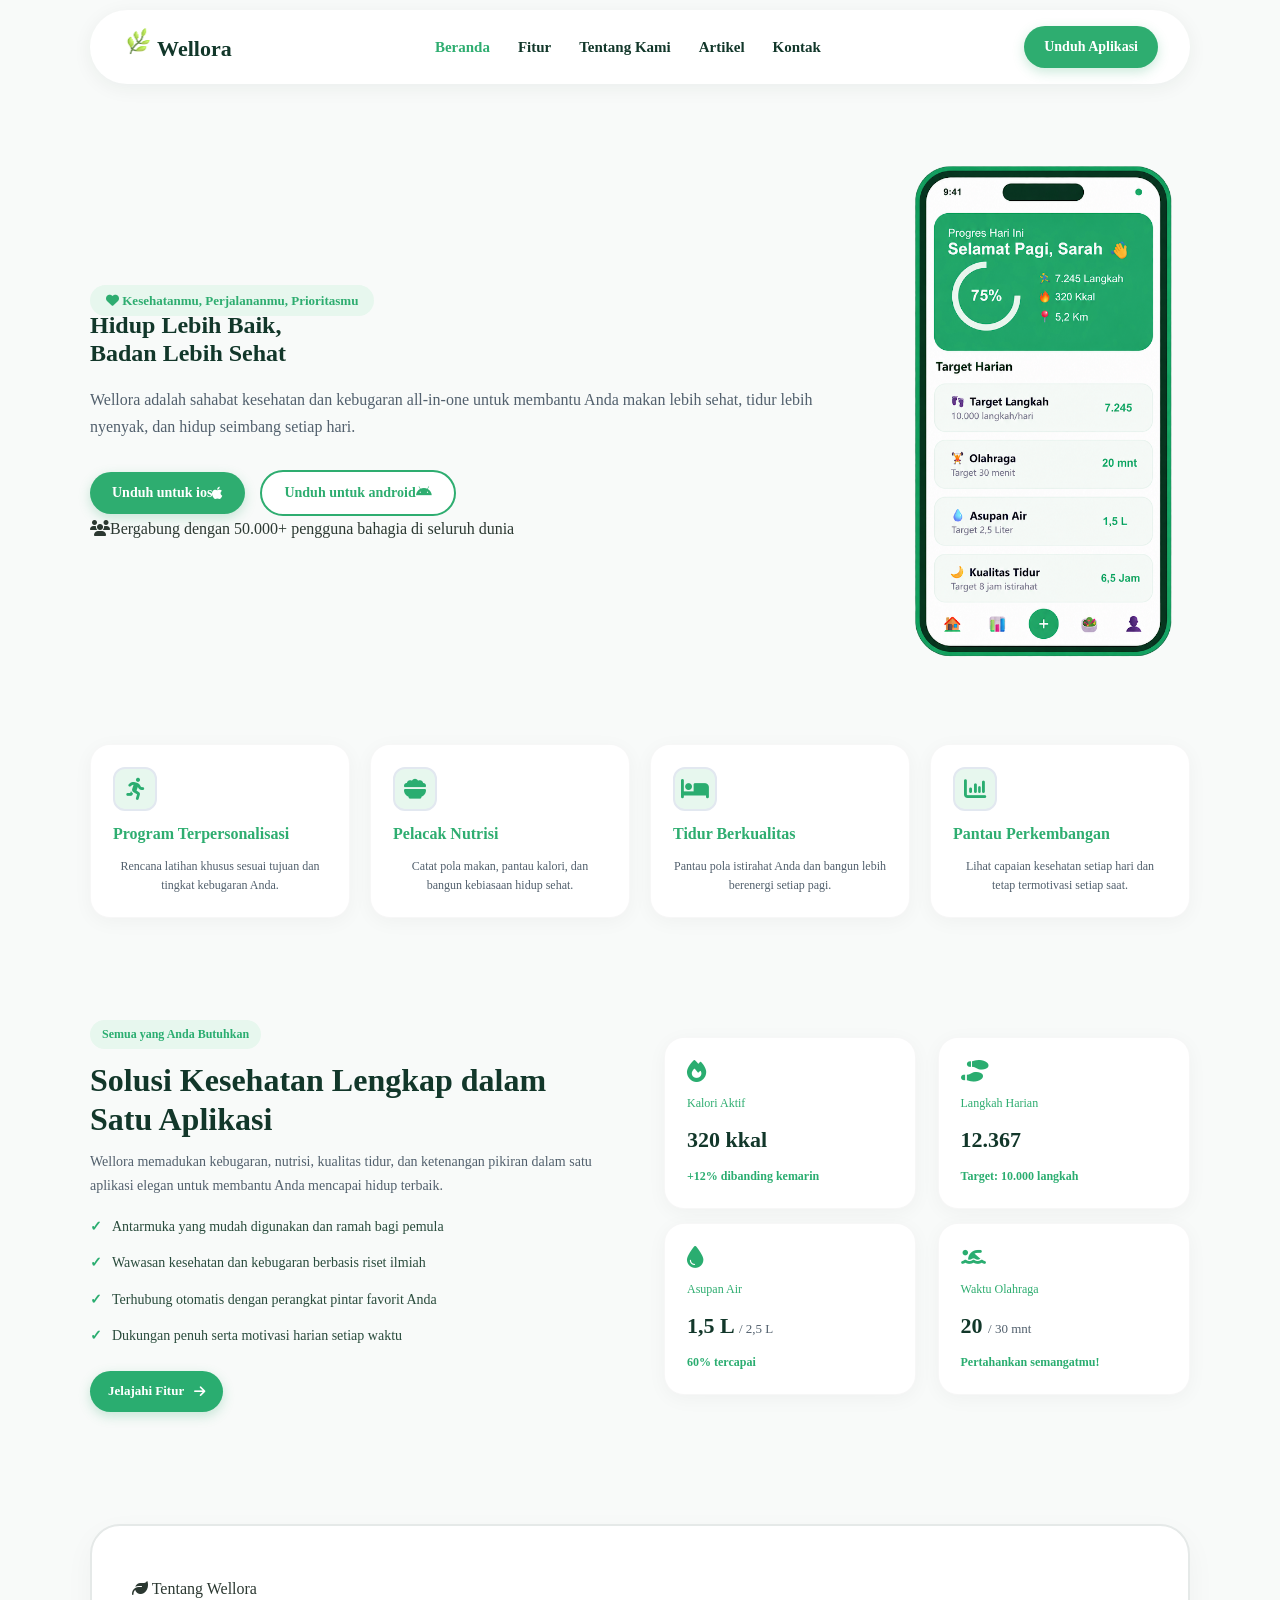
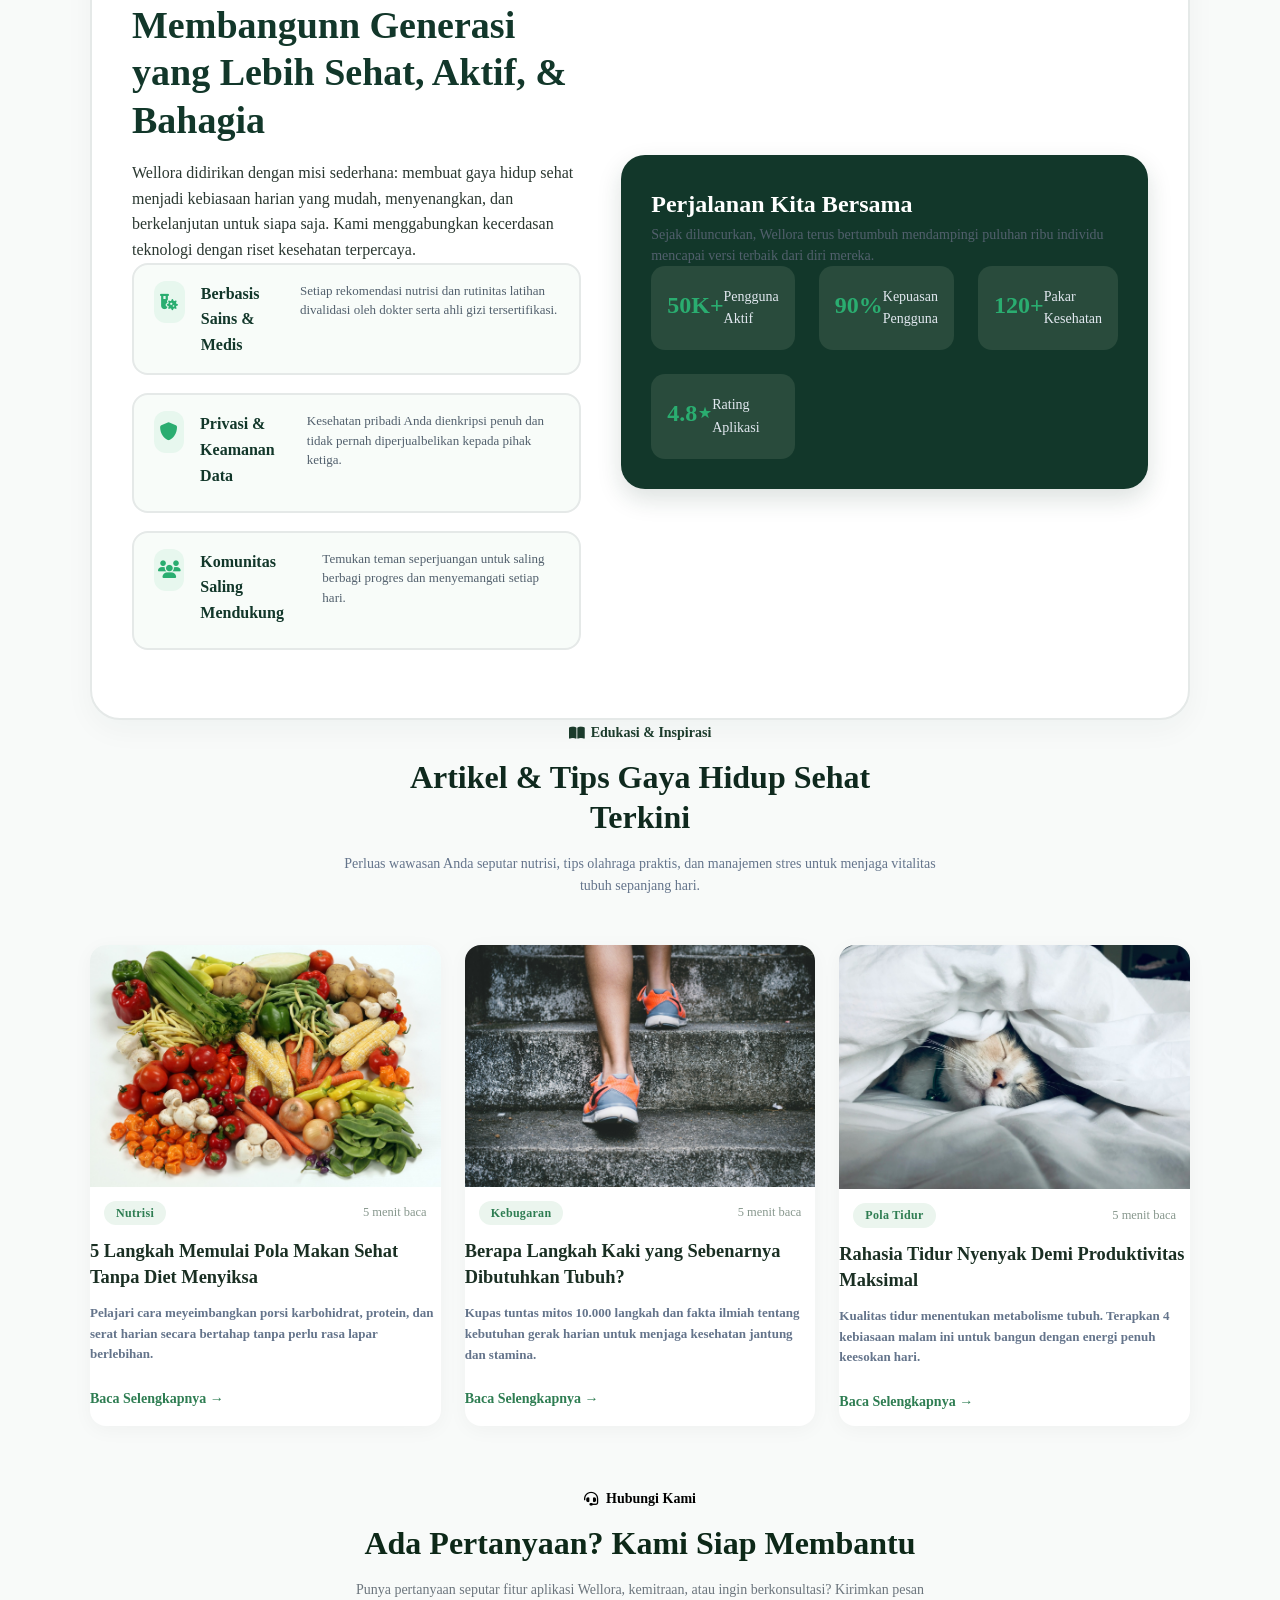
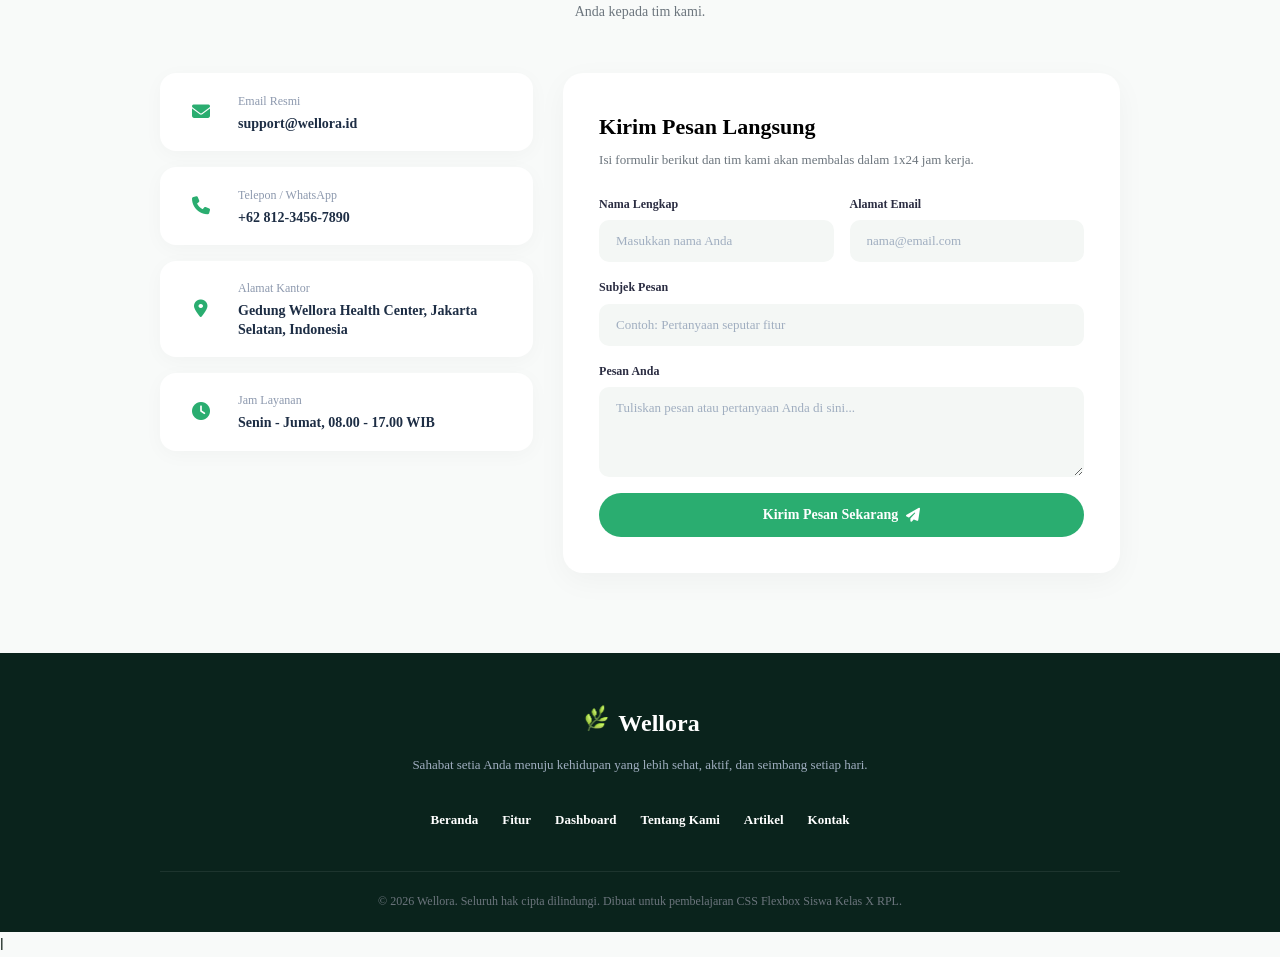
==== commit b8759a59: "Perubahan baru" ====
--- a/index.html
+++ b/index.html
@@ -1,4 +1,3 @@
-<<<<<<< HEAD:index.html
 <!DOCTYPE html>
 <html lang="en">
 <head>
@@ -477,9 +476,9 @@
                     //bergulir halus ke bagian paling atas//
                 })
             }
-
+            
         </script>
-      </section>
+    </section>
      
   </body>
-</html>+ </html>l
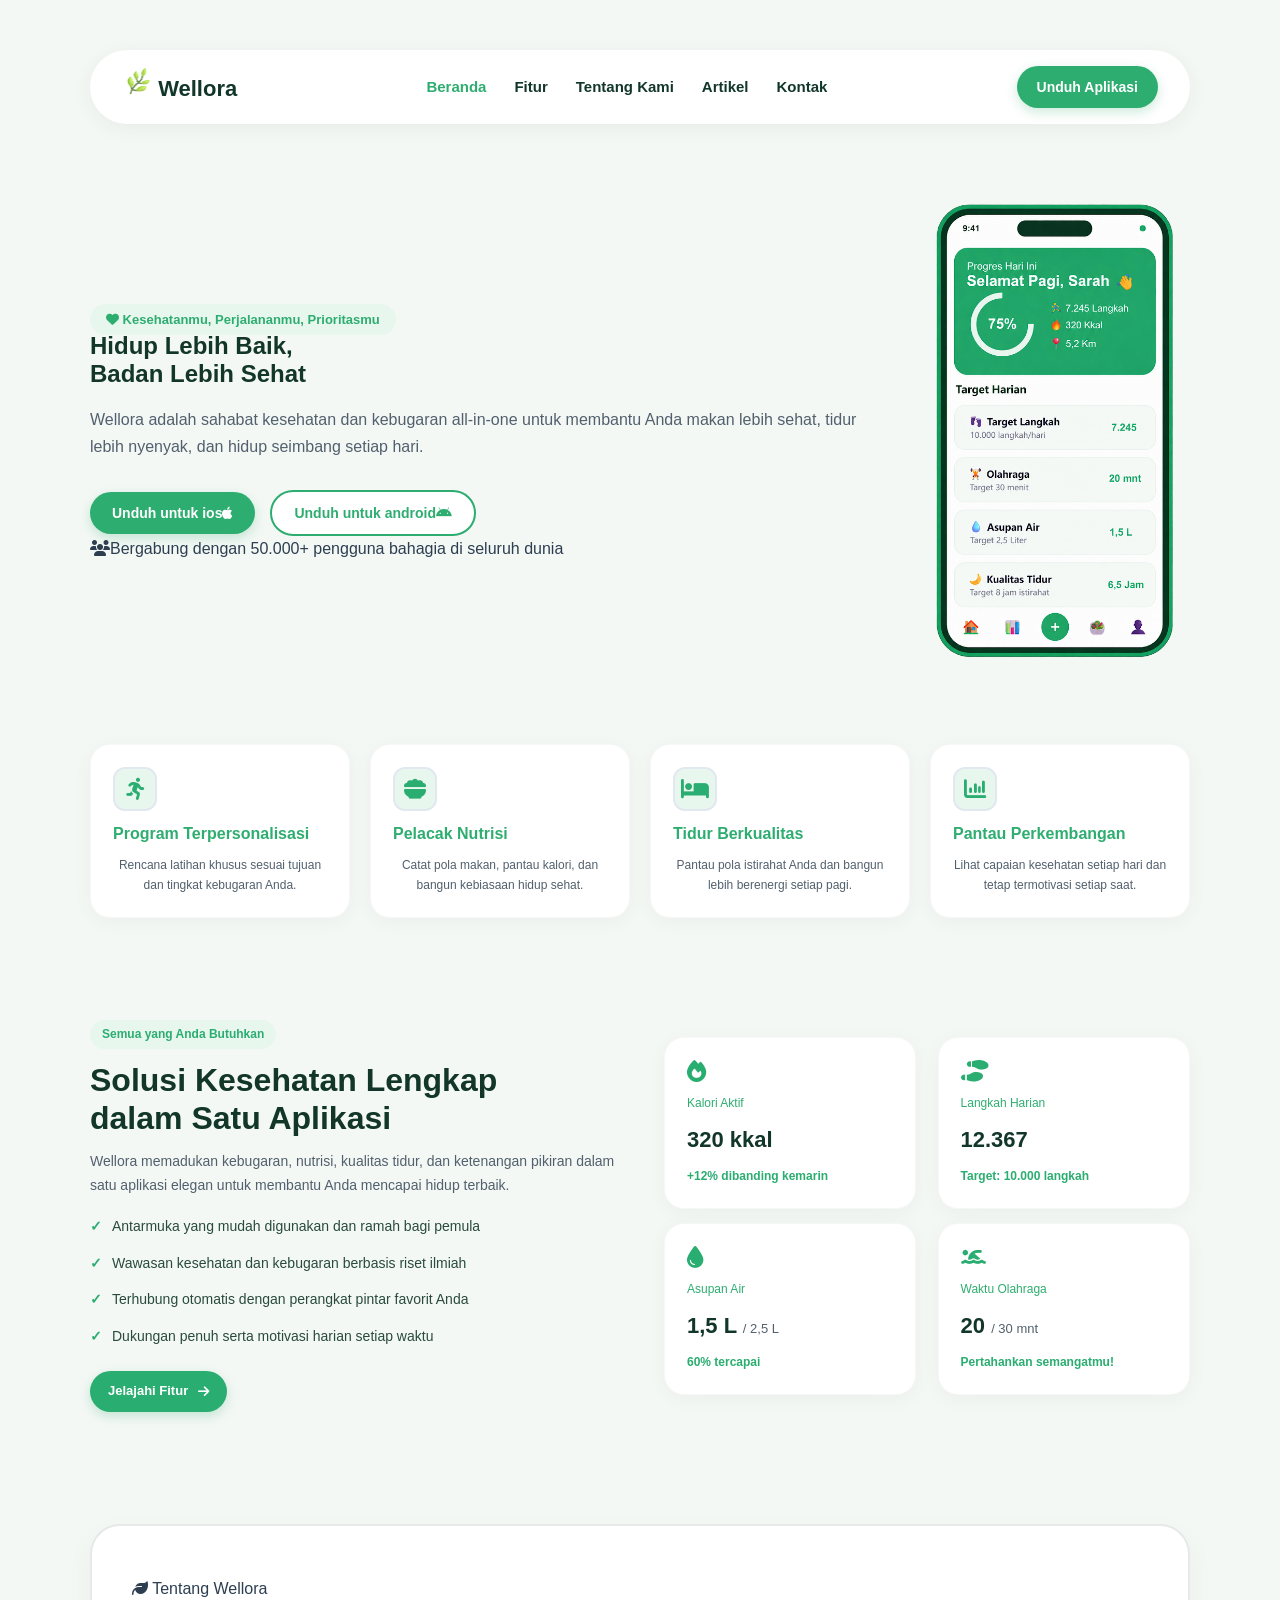
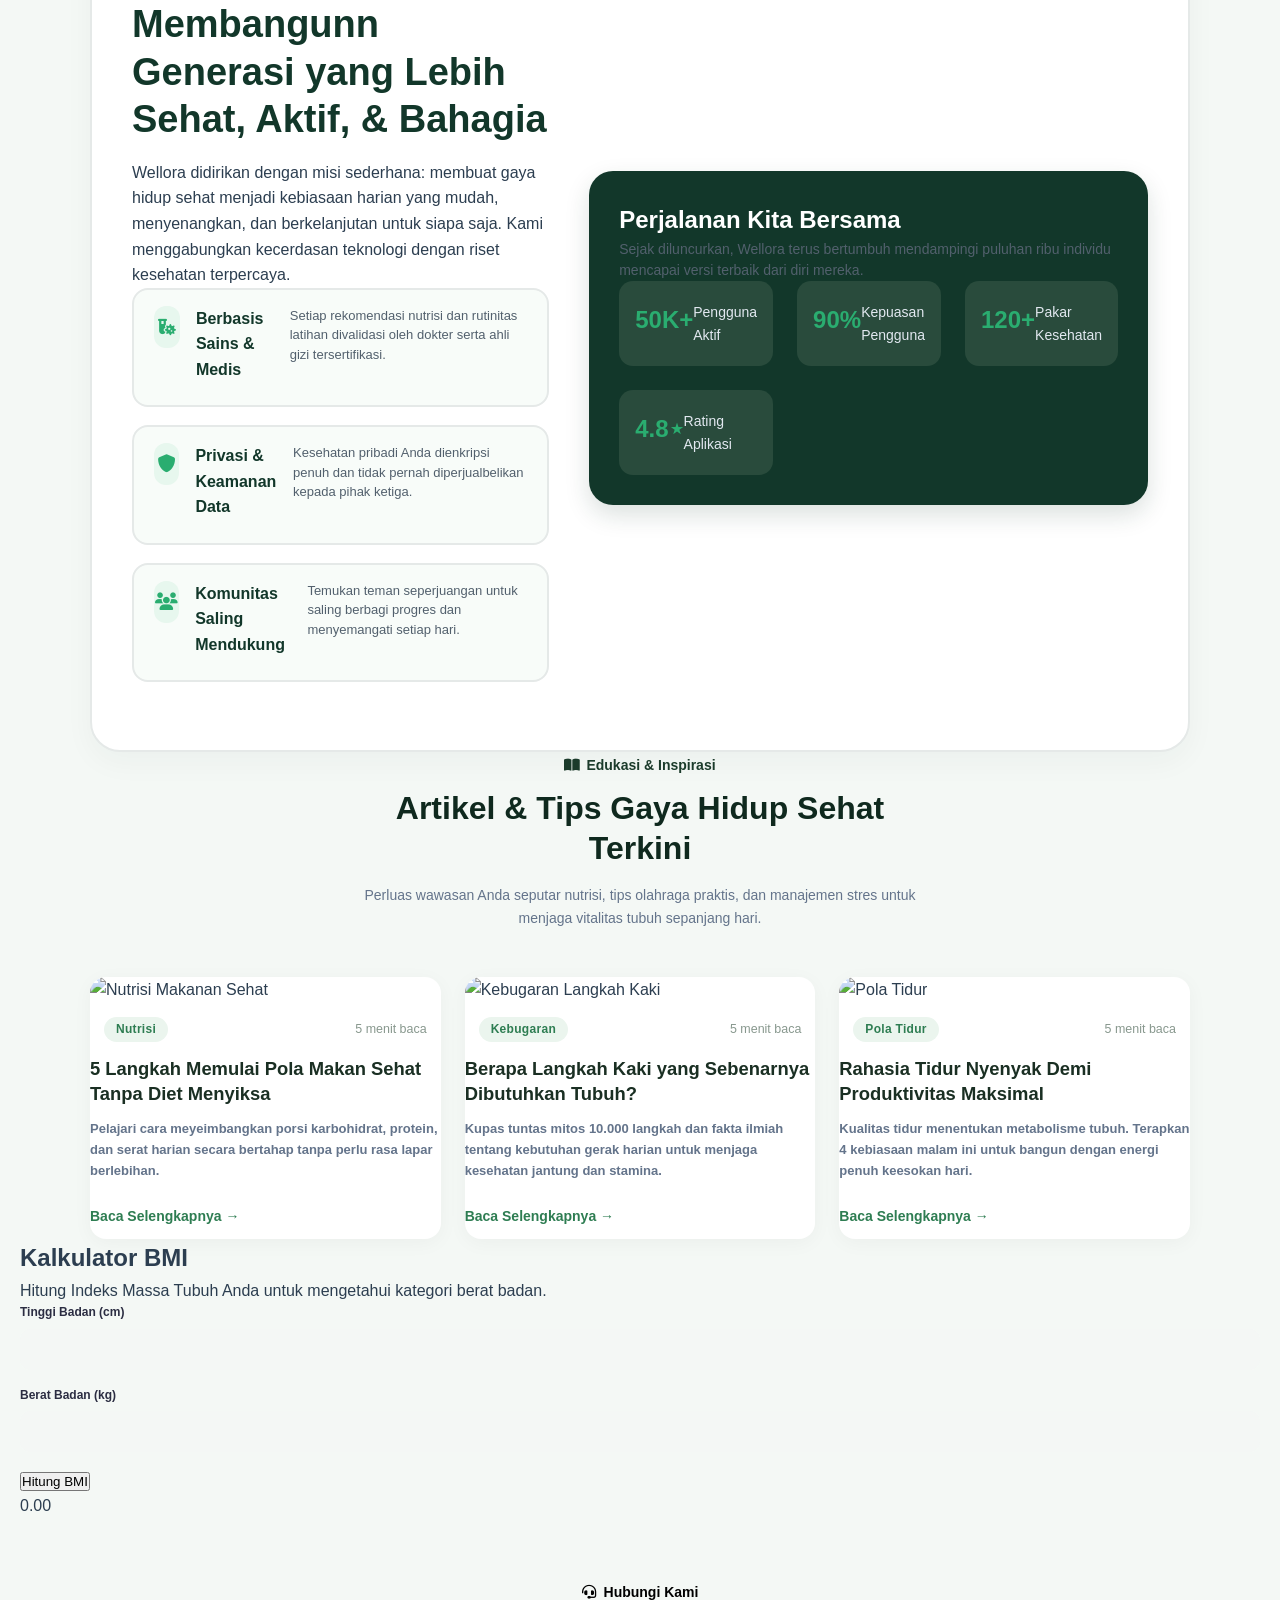
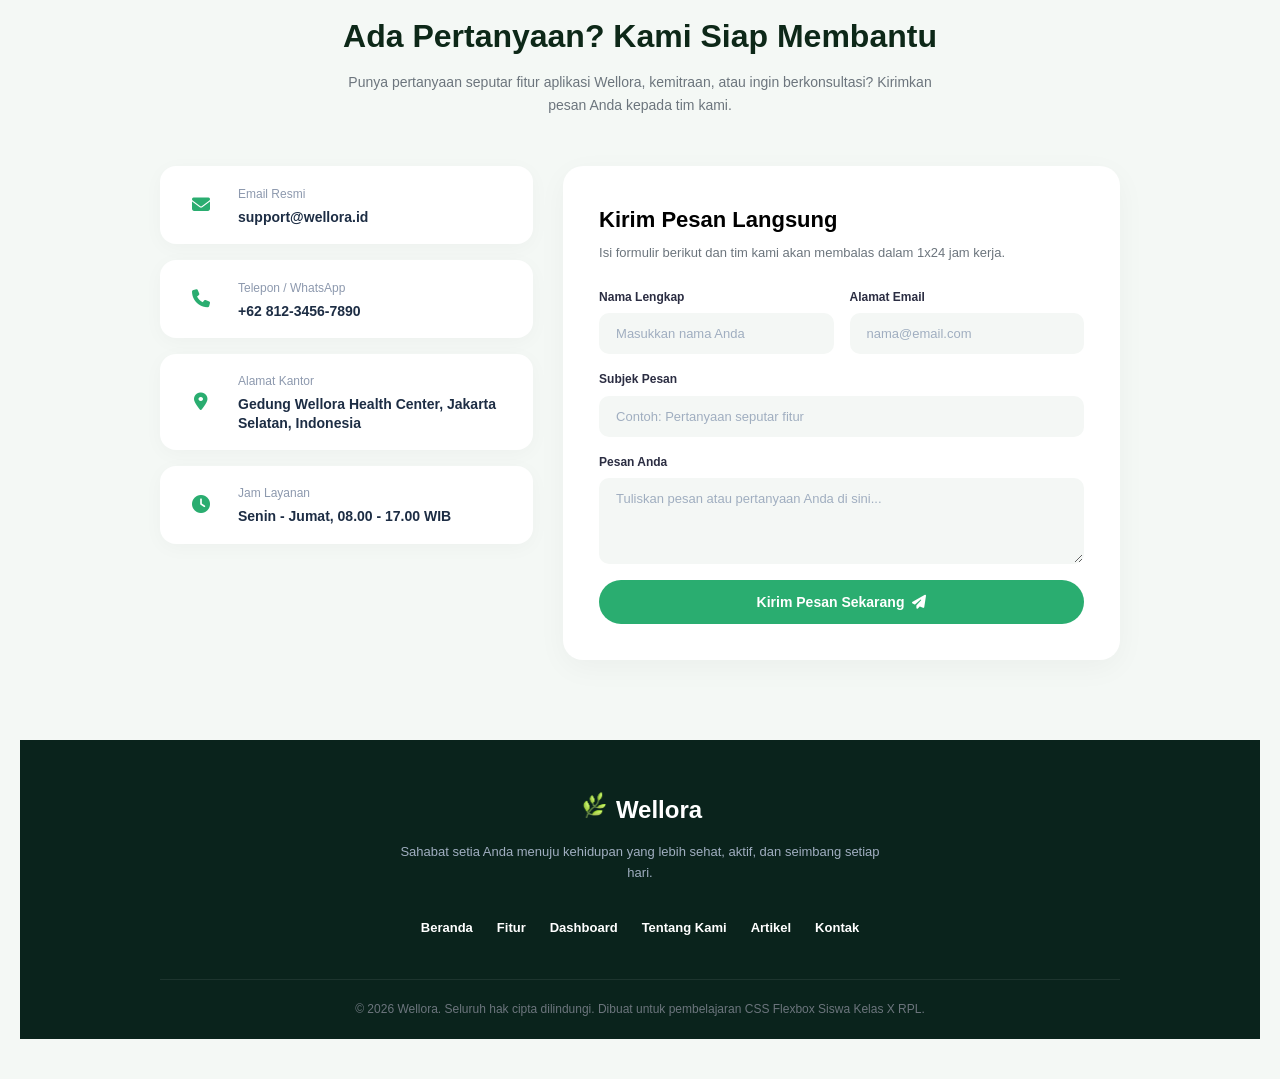
==== commit ded5301a: "Penambahan Kamis" ====
--- a/index.html
+++ b/index.html
@@ -267,7 +267,7 @@
             <!-- Card 1 -->
             <div class="card-berita" id="Artikel">
                 <div class="card-image">
-                    <img src="Asset/Logo Buah.jpeg" alt="Nutrisi Makanan Sehat">
+                    <img src="asset/Logo Buah.jpeg" alt="Nutrisi Makanan Sehat">
                 </div>
                 <div class="card-title">
                     <div class="card-meta">
@@ -285,7 +285,7 @@
             <!-- Card 2 -->
             <div class="card-berita">
                 <div class="card-image">
-                    <img src="Asset/Logo kaki.jpeg" alt="Kebugaran Langkah Kaki">
+                    <img src="asset/Logo kaki.jpeg" alt="Kebugaran Langkah Kaki">
                 </div>
                 <div class="card-title">
                     <div class="card-meta">
@@ -303,7 +303,7 @@
             <!-- Card 3 -->
             <div class="card-berita">
                 <div class="card-image">
-                    <img src="Asset/Logo Kucing.jpeg" alt="Pola Tidur">
+                    <img src="asset/Logo Kucing.jpeg" alt="Pola Tidur">
                 </div>
                 <div class="card-title">
                     <div class="card-meta">
@@ -320,7 +320,44 @@
 
         </div>
     </section>
-    
+
+    <template id="template-artikel-card">
+        <div class="card-berita">
+            <div class="card-image">
+                <img src="" alt="">
+            </div>
+            <div class="card-title">
+                <div class="card-meta">
+                    <span class="badge"></span>
+                    <span class="read-time"></span>
+                </div>
+                <h3 class="card-title"></h3>
+                <p class="card-text"></p>
+                <a href="#" class="read-more">Baca Selengkapnya &rarr;</a>
+            </div>
+        </div>
+    </template>
+
+    <!--BMI -->
+    <form class="bmi-form" id="bmi-form">
+        <h2 class="bmi-title">Kalkulator BMI</h2>
+        <p class="bmi-desc">Hitung Indeks Massa Tubuh Anda untuk mengetahui kategori berat badan.</p>
+        <div class="form-group">
+            <label for="tinggi">Tinggi Badan (cm)</label>
+            <input type="number" id="tinggi" name="tinggi" required>
+        </div>
+        <div class="form-group">
+            <label for="berat">Berat Badan (kg)</label>
+            <input type="number" id="berat" name="berat" required>
+        </div>
+        <button type="submit" class="btn-calculate">Hitung BMI</button>
+        <div id="hasil-bmi" class="hasil-bmi">
+            <p class="result-value">0.00</p>
+            <p class="result-category"></p>
+
+        </div>
+    </form>
+
   <section class="contact-section" id="Kontak">
     <div class="container">
       
@@ -476,9 +513,8 @@
                     //bergulir halus ke bagian paling atas//
                 })
             }
-            
         </script>
     </section>
      
   </body>
- </html>l+ </html>
--- a/style.css
+++ b/style.css
@@ -940,12 +940,10 @@
   margin: 0;
   padding: 0;
   box-sizing: border-box;
-  font-family:
-    "Inter", "apple-system", "BlinkMacSystemFont", "Segoe UI", "Roboto",
-    "sans-serif";
-}
-
-.body {
+  font-family: "Inter", -apple-system, BlinkMacSystemFont, "Segoe UI", Roboto, sans-serif;
+}
+
+body {
   background-color: #f4f8f5;
   color: #2c3e50;
   line-height: 1.6;
@@ -989,7 +987,7 @@
 
 .badge-nutrisi {
   background-color: #e8f5e9;
-  color: #2aad70;
+  color: #2e7d32;
 }
 
 .badge-kebugaran {
@@ -1096,7 +1094,6 @@
   margin-bottom: 24px;
   flex-grow: 1;
   display: -webkit-box;
-  line-clamp: 3;
   -webkit-line-clamp: 3;
   -webkit-box-orient: vertical;
   overflow: hidden;
@@ -1113,9 +1110,7 @@
   align-items: center;
   gap: 6px;
   padding: 0;
-  transition:
-    color 0.2s,
-    transform 0.2s;
+  transition: color 0.2s, transform 0.2s;
   align-self: flex-start;
 }
 
@@ -1137,8 +1132,8 @@
   display: inline-flex;
   align-items: center;
   gap: 8px;
-  background-color: #e8f5e9;
-  color: #2aad70;
+  background-color: #e8f3ec;
+  color: #2d7a53;
   border: none;
   padding: 8px 18px;
   border-radius: 20px;
@@ -1226,7 +1221,7 @@
   align-items: center;
   gap: 8px;
   font-weight: 700;
-  color: #2aad70;
+  color: #2d7a53;
   font-size: 0.9rem;
 }
 
@@ -1259,21 +1254,113 @@
   body {
     padding: 20px 12px;
   }
-
+  
   .header-title {
     font-size: 1.6rem;
   }
-
+  
   .detail-card {
     padding: 20px;
     border-radius: 16px;
   }
-
+  
   .detail-banner {
     height: 220px;
   }
-
+  
   .detail-main-title {
     font-size: 1.4rem;
   }
+}
+
+.detail-intro {
+  font-size: 0.98rem;
+  color: #4a5568;
+  margin-bottom: 32px;
+  line-height: 1.7;
+}
+
+.article-step {
+  margin-bottom: 28px;
+}
+
+.step-title {
+  font-size: 1.15rem;
+  font-weight: 700;
+  color: #1a2f23;
+  margin-bottom: 10px;
+}
+
+.step-content {
+  font-size: 0.95rem;
+  color: #4a5568;
+  line-height: 1.7;
+}
+
+.share-section {
+  border-top: 1px solid #edf2f7;
+  padding-top: 24px;
+  margin-top: 40px;
+  display: flex;
+  justify-content: space-between;
+  align-items: center;
+  flex-wrap: wrap;
+  gap: 16px;
+}
+
+.share-label {
+  display: flex;
+  align-items: center;
+  gap: 8px;
+  font-weight: 700;
+  color: #2aad70;
+  font-size: 0.9rem;
+}
+
+.share-buttons {
+  display: flex;
+  gap: 10px;
+}
+
+.share-icon-btn {
+  width: 36px;
+  height: 36px;
+  border-radius: 50%;
+  background-color: #f0f4f1;
+  border: none;
+  display: flex;
+  align-items: center;
+  justify-content: center;
+  color: #4a5568;
+  cursor: pointer;
+  transition: all 0.2s;
+}
+
+.share-icon-btn:hover {
+  background-color: #2d7a53;
+  color: #ffffff;
+  transform: translateY(-2px);
+}
+
+@media (max-width: 640px) {
+  body {
+    padding: 20px 12px;
+  }
+
+  .header-title {
+    font-size: 1.6rem;
+  }
+
+  .detail-card {
+    padding: 20px;
+    border-radius: 16px;
+  }
+
+  .detail-banner {
+    height: 220px;
+  }
+
+  .detail-main-title {
+    font-size: 1.4rem;
+  }
 }
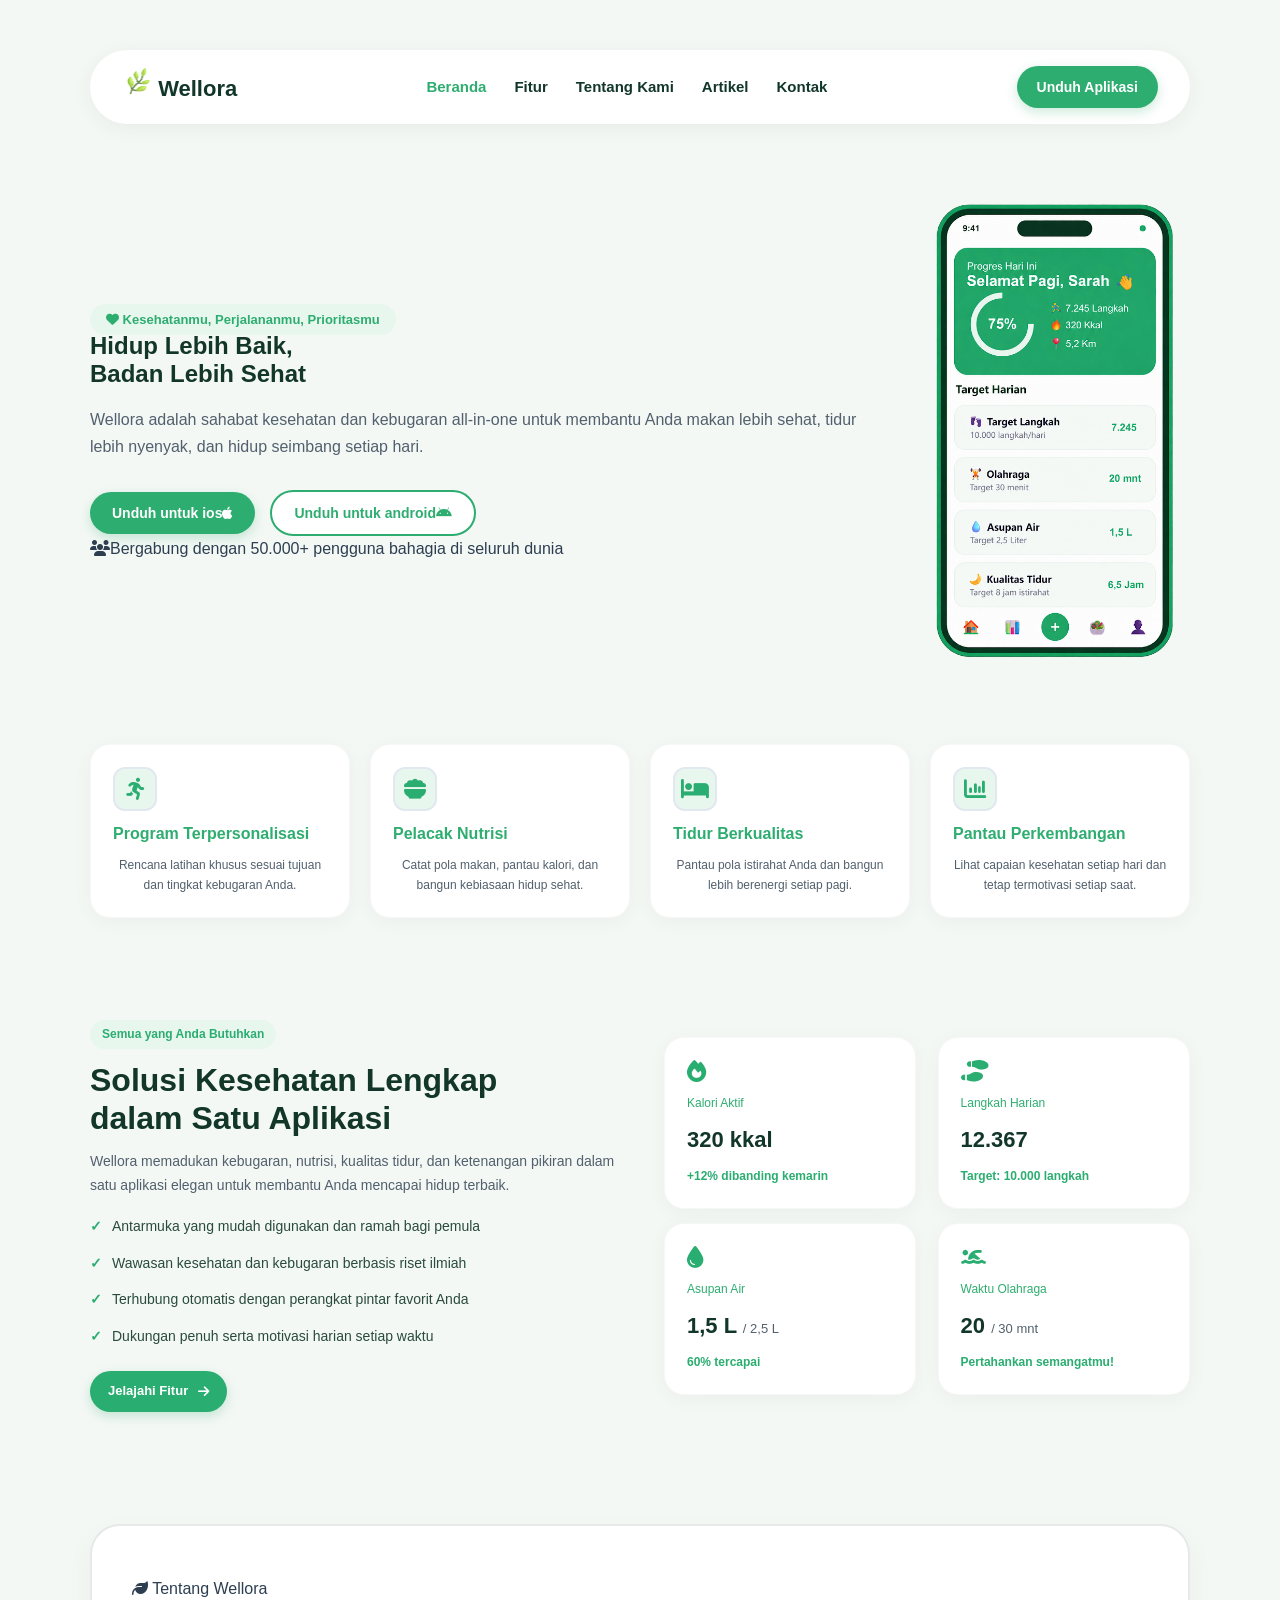
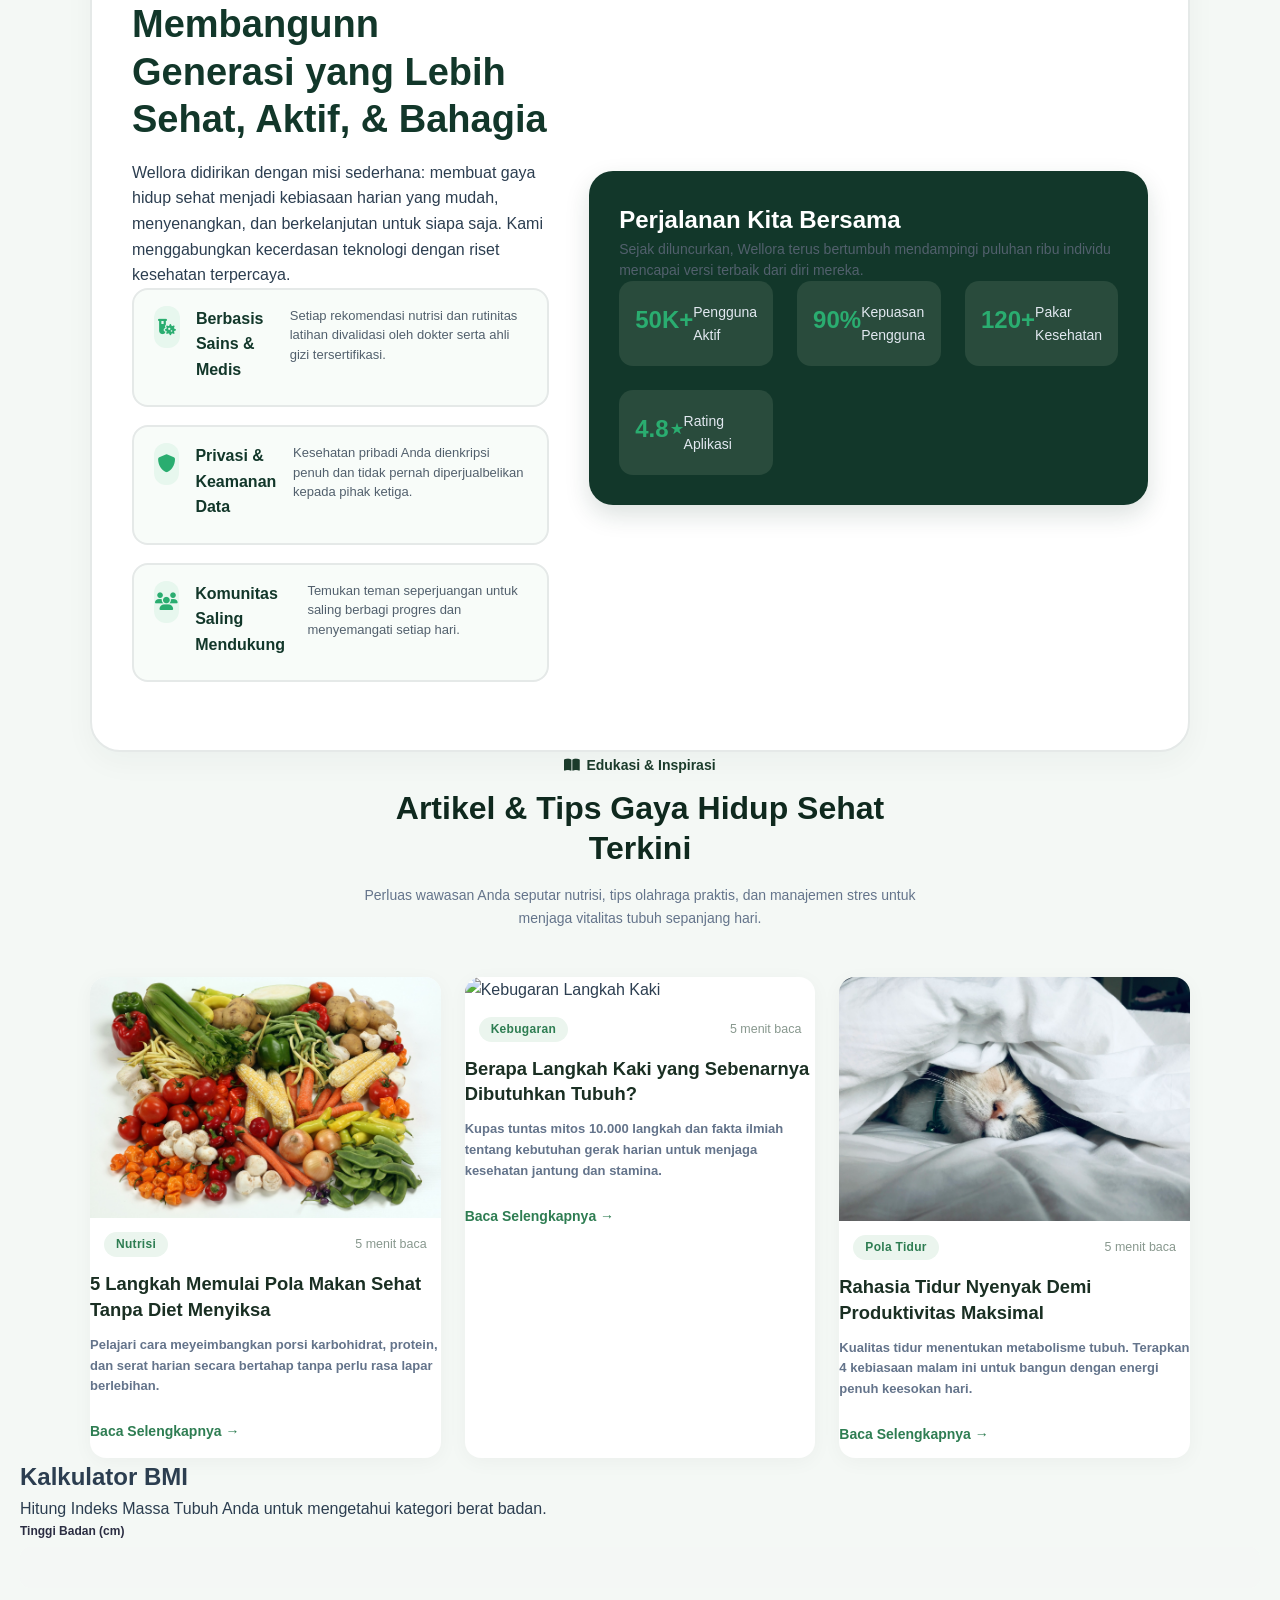
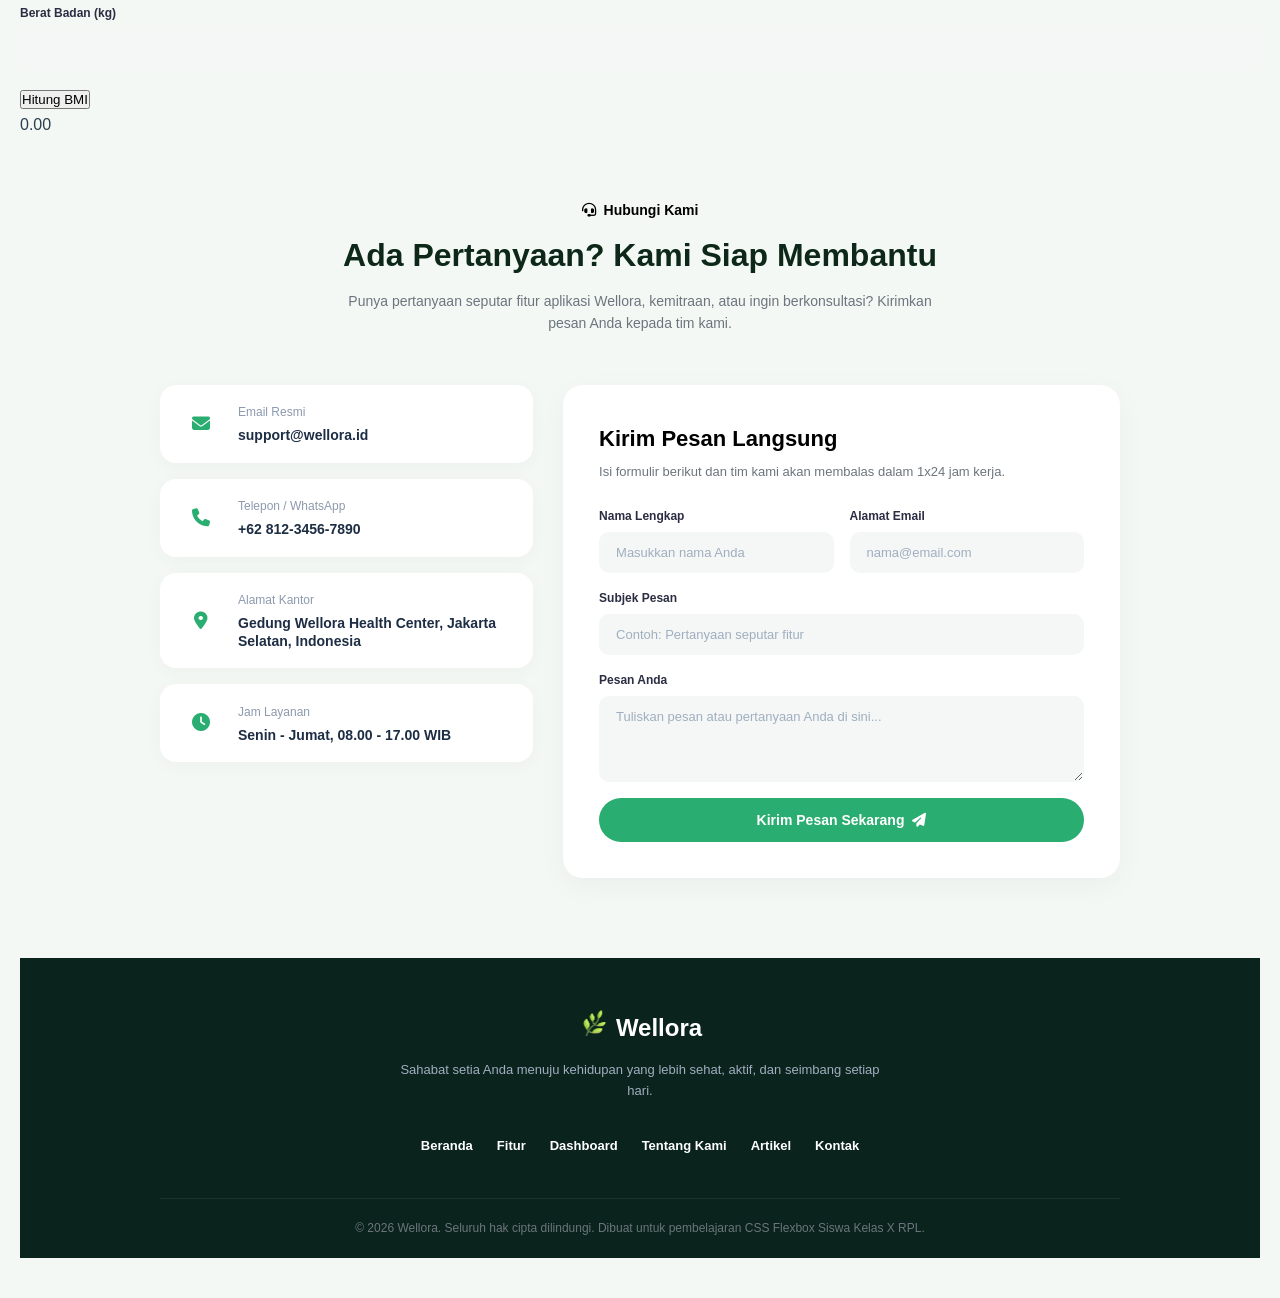
==== commit edc3be74: "Update" ====
--- a/index.html
+++ b/index.html
@@ -267,7 +267,7 @@
             <!-- Card 1 -->
             <div class="card-berita" id="Artikel">
                 <div class="card-image">
-                    <img src="asset/Logo Buah.jpeg" alt="Nutrisi Makanan Sehat">
+                    <img src="Asset/Logo Buah.jpeg" alt="Nutrisi Makanan Sehat">
                 </div>
                 <div class="card-title">
                     <div class="card-meta">
@@ -285,7 +285,7 @@
             <!-- Card 2 -->
             <div class="card-berita">
                 <div class="card-image">
-                    <img src="asset/Logo kaki.jpeg" alt="Kebugaran Langkah Kaki">
+                    <img src="asset/Logo Kaki.jpeg" alt="Kebugaran Langkah Kaki">
                 </div>
                 <div class="card-title">
                     <div class="card-meta">
@@ -303,7 +303,7 @@
             <!-- Card 3 -->
             <div class="card-berita">
                 <div class="card-image">
-                    <img src="asset/Logo Kucing.jpeg" alt="Pola Tidur">
+                    <img src="Asset/Logo Kucing.jpeg" alt="Pola Tidur">
                 </div>
                 <div class="card-title">
                     <div class="card-meta">
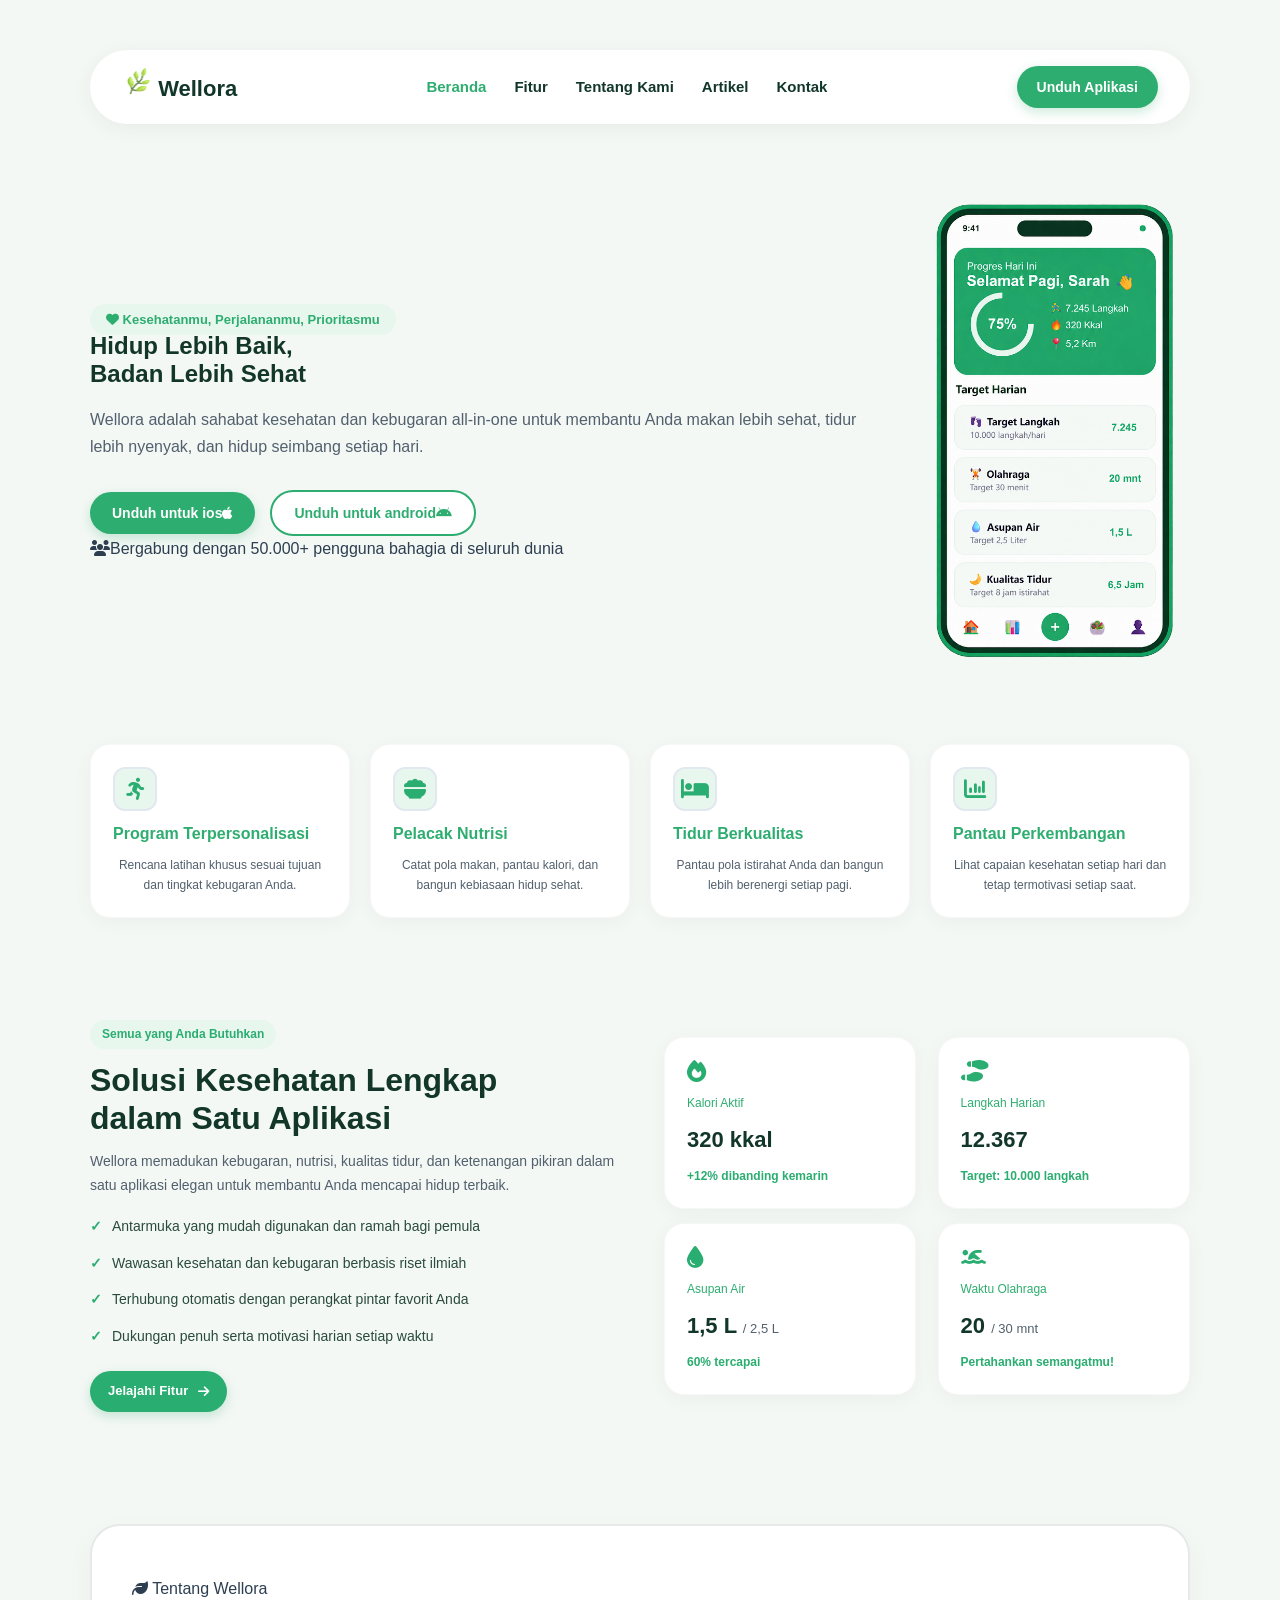
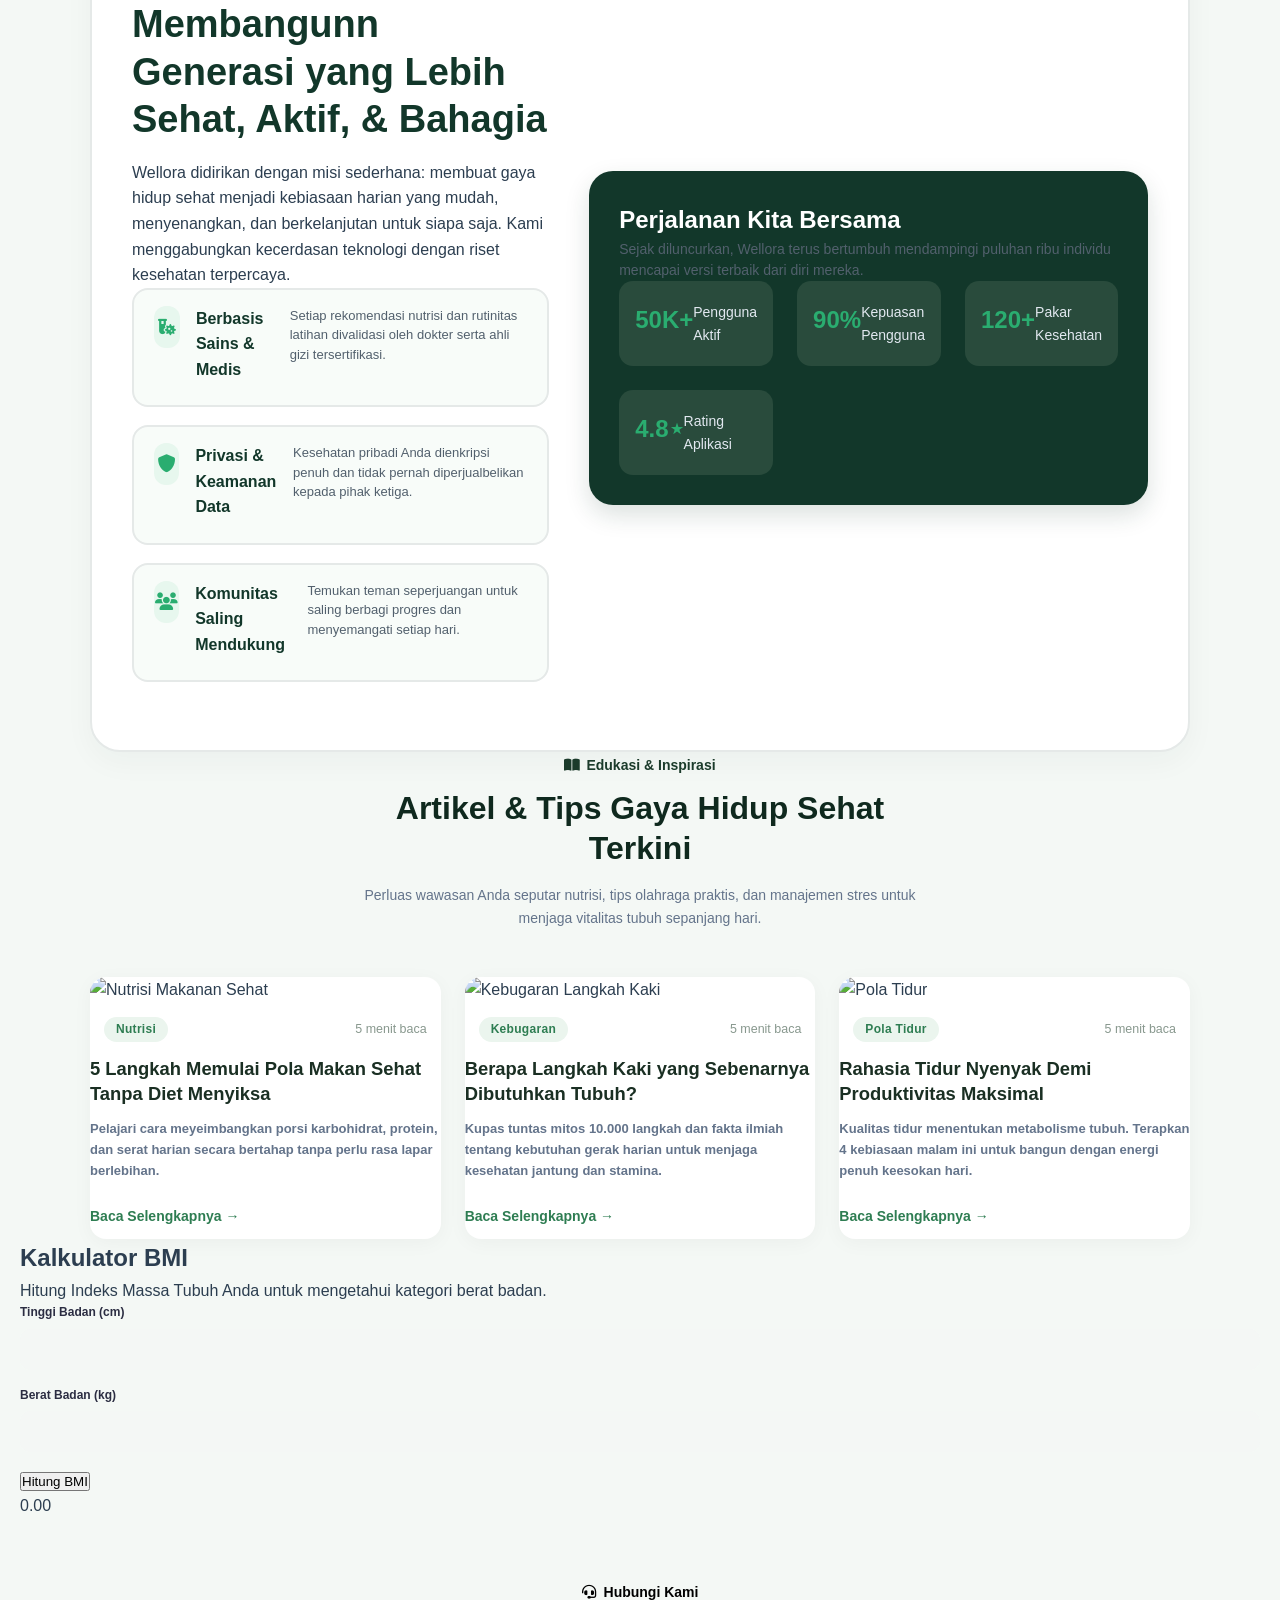
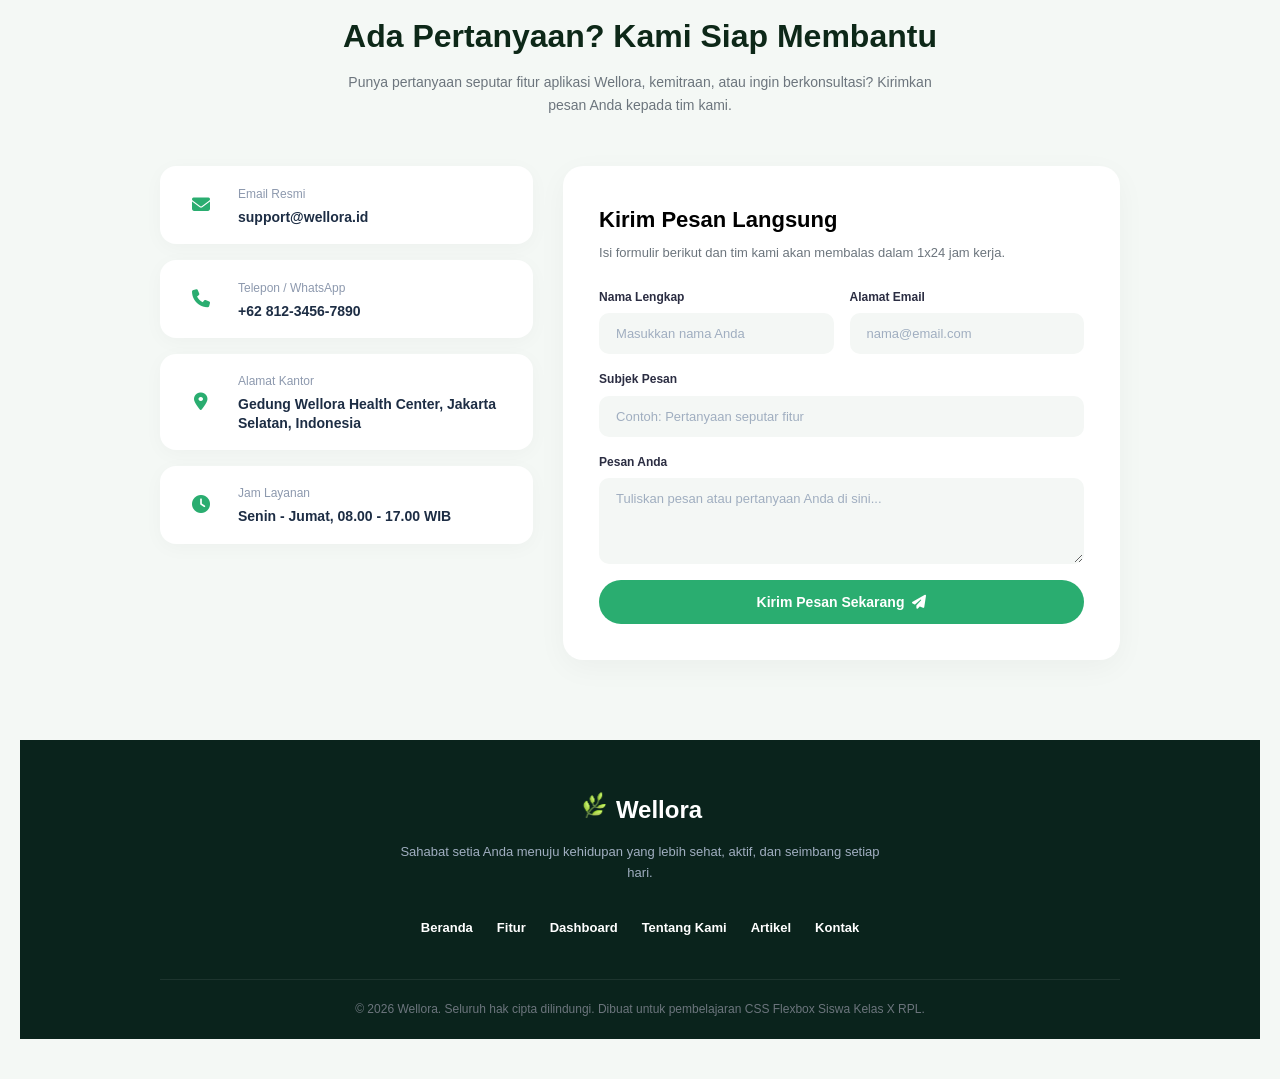
==== commit 3c52d8ab: "New" ====
--- a/index.html
+++ b/index.html
@@ -267,7 +267,7 @@
             <!-- Card 1 -->
             <div class="card-berita" id="Artikel">
                 <div class="card-image">
-                    <img src="Asset/Logo Buah.jpeg" alt="Nutrisi Makanan Sehat">
+                    <img src="asset/Logo Buah.jpeg" alt="Nutrisi Makanan Sehat">
                 </div>
                 <div class="card-title">
                     <div class="card-meta">
@@ -303,7 +303,7 @@
             <!-- Card 3 -->
             <div class="card-berita">
                 <div class="card-image">
-                    <img src="Asset/Logo Kucing.jpeg" alt="Pola Tidur">
+                    <img src="asset/Logo Kucing.jpeg" alt="Pola Tidur">
                 </div>
                 <div class="card-title">
                     <div class="card-meta">
